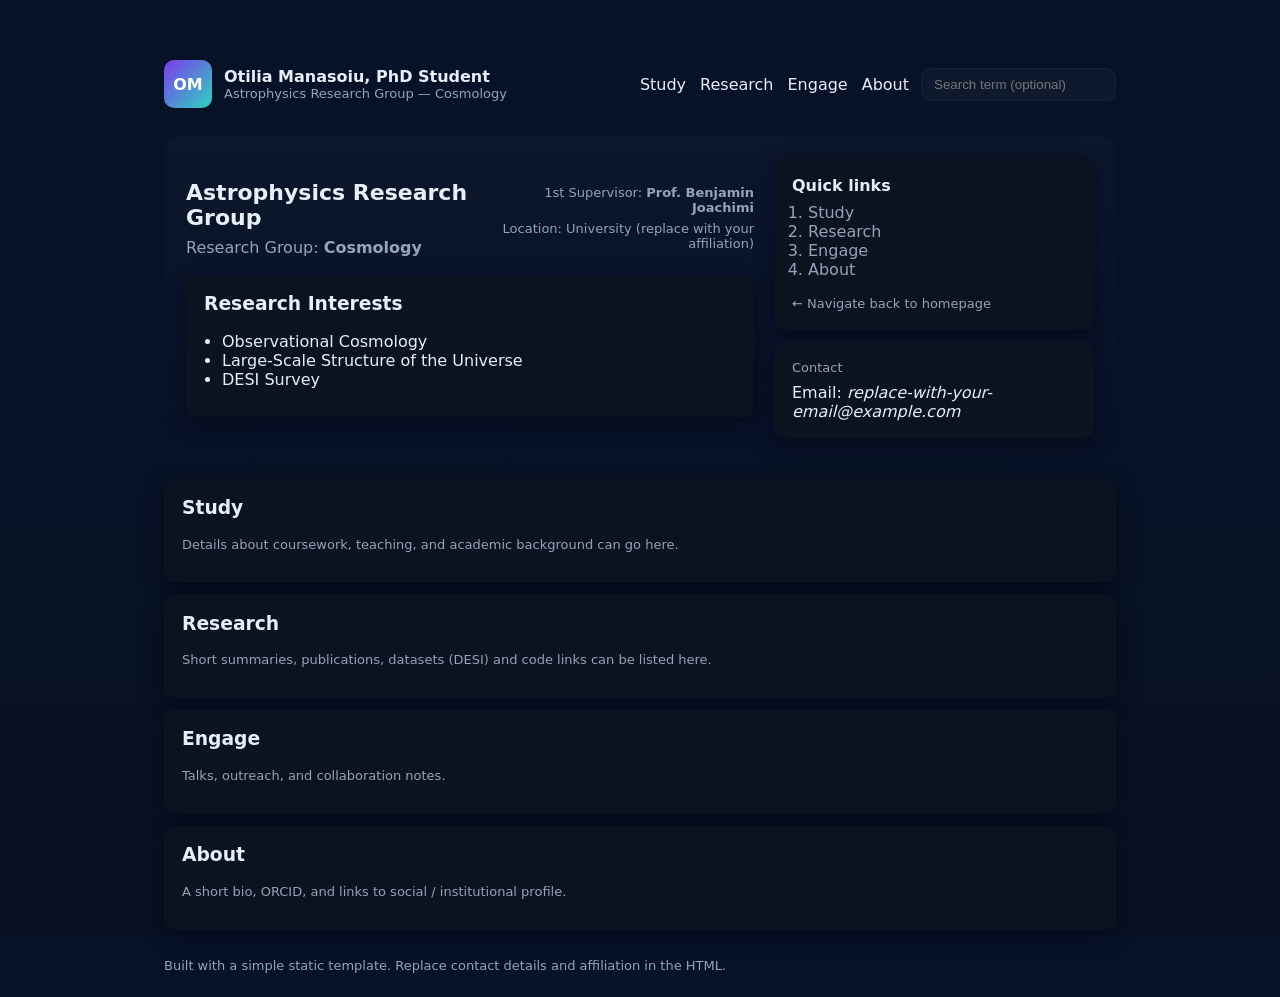
==== index.html @ 0c781517 "Create personal webpage This HTML file serves as a personal webpage for Otilia Manasoiu, detailing h" ====
<!doctype html>
<html lang="en">
<head>
  <meta charset="utf-8" />
  <meta name="viewport" content="width=device-width,initial-scale=1" />
  <title>Otilia Manasoiu — Astrophysics PhD Student</title>
  <meta name="description" content="Otilia Manasoiu — PhD student in Astrophysics. Observational cosmology, large-scale structure, DESI survey." />
  <style>
    :root{--bg:#0f1724;--card:#0b1220;--muted:#94a3b8;--accent:#7c3aed;--glass: rgba(255,255,255,0.03)}
    *{box-sizing:border-box}
    html,body{height:100%;margin:0;font-family:Inter,ui-sans-serif,system-ui,-apple-system,'Segoe UI',Roboto,'Helvetica Neue',Arial;color:#e6eef8;background:linear-gradient(180deg,#071228 0%, #071122 100%);}
    a{color:inherit;text-decoration:none}
    .container{max-width:1000px;margin:36px auto;padding:24px}
    nav{display:flex;align-items:center;justify-content:space-between;gap:12px}
    .brand{display:flex;align-items:center;gap:12px}
    .logo{width:48px;height:48px;border-radius:10px;background:linear-gradient(135deg,var(--accent),#2dd4bf);display:flex;align-items:center;justify-content:center;font-weight:700;color:white}
    .nav-links{display:flex;gap:14px}
    .search{display:flex;align-items:center;gap:8px}
    input[type="search"]{background:var(--glass);border:1px solid rgba(255,255,255,0.04);padding:8px 12px;border-radius:10px;color:var(--muted)}
    header{margin-top:28px;background:linear-gradient(180deg,rgba(255,255,255,0.02),transparent);padding:22px;border-radius:14px}
    .hero{display:grid;grid-template-columns:1fr 320px;gap:20px;align-items:center}
    h1{margin:0;font-size:22px}
    p.lead{margin:8px 0 0;color:var(--muted)}
    .card{background:var(--card);padding:18px;border-radius:12px;box-shadow:0 6px 18px rgba(2,6,23,0.6)}
    ul.clean{padding-left:18px;margin:10px 0}
    .meta{font-size:13px;color:var(--muted)}
    footer{margin-top:28px;color:var(--muted);font-size:13px}
    @media (max-width:900px){.hero{grid-template-columns:1fr}.nav-links{display:none}.logo{width:40px;height:40px}}
    .back{display:inline-block;margin-right:8px;font-size:13px;color:var(--muted)}
  </style>
</head>
<body>
  <div class="container">
    <nav>
      <div class="brand">
        <div class="logo">OM</div>
        <div>
          <div style="font-weight:600">Otilia Manasoiu, PhD Student</div>
          <div class="meta">Astrophysics Research Group — Cosmology</div>
        </div>
      </div>

      <div style="display:flex;align-items:center;gap:12px">
        <div class="nav-links">
          <a href="#study">Study</a>
          <a href="#research">Research</a>
          <a href="#engage">Engage</a>
          <a href="#about">About</a>
        </div>
        <form class="search" onsubmit="event.preventDefault();document.getElementById('search-results').innerText='Search not implemented in this static demo.'">
          <input type="search" placeholder="Search term (optional)" aria-label="Search" />
        </form>
      </div>
    </nav>

    <header>
      <div class="hero">
        <div>
          <div style="display:flex;align-items:center;justify-content:space-between;gap:12px">
            <div>
              <h1>Astrophysics Research Group</h1>
              <p class="lead">Research Group: <strong>Cosmology</strong></p>
            </div>
            <div style="text-align:right;color:var(--muted)">
              <div class="meta">1st Supervisor: <strong>Prof. Benjamin Joachimi</strong></div>
              <div class="meta" style="margin-top:6px">Location: University (replace with your affiliation)</div>
            </div>
          </div>

          <div style="margin-top:18px" class="card">
            <h3 style="margin-top:0">Research Interests</h3>
            <ul class="clean">
              <li>Observational Cosmology</li>
              <li>Large-Scale Structure of the Universe</li>
              <li>DESI Survey</li>
            </ul>
            <div id="search-results" class="meta"></div>
          </div>
        </div>

        <aside>
          <div class="card">
            <div style="font-weight:600;margin-bottom:8px">Quick links</div>
            <ol style="margin:0;padding-left:16px;color:var(--muted)">
              <li><a href="#study">Study</a></li>
              <li><a href="#research">Research</a></li>
              <li><a href="#engage">Engage</a></li>
              <li><a href="#about">About</a></li>
            </ol>

            <div style="margin-top:14px">
              <a href="#" class="back">← Navigate back to homepage</a>
            </div>
          </div>

          <div class="card" style="margin-top:12px">
            <div style="font-size:13px;color:var(--muted)">Contact</div>
            <div style="margin-top:8px">Email: <em>replace-with-your-email@example.com</em></div>
          </div>
        </aside>
      </div>
    </header>

    <main style="margin-top:18px">
      <section id="study" class="card">
        <h3 style="margin-top:0">Study</h3>
        <p class="meta">Details about coursework, teaching, and academic background can go here.</p>
      </section>

      <section id="research" class="card" style="margin-top:12px">
        <h3 style="margin-top:0">Research</h3>
        <p class="meta">Short summaries, publications, datasets (DESI) and code links can be listed here.</p>
      </section>

      <section id="engage" class="card" style="margin-top:12px">
        <h3 style="margin-top:0">Engage</h3>
        <p class="meta">Talks, outreach, and collaboration notes.</p>
      </section>

      <section id="about" class="card" style="margin-top:12px">
        <h3 style="margin-top:0">About</h3>
        <p class="meta">A short bio, ORCID, and links to social / institutional profile.</p>
      </section>
    </main>

    <footer>
      <div>Built with a simple static template. Replace contact details and affiliation in the HTML.</div>
    </footer>
  </div>
</body>
</html>
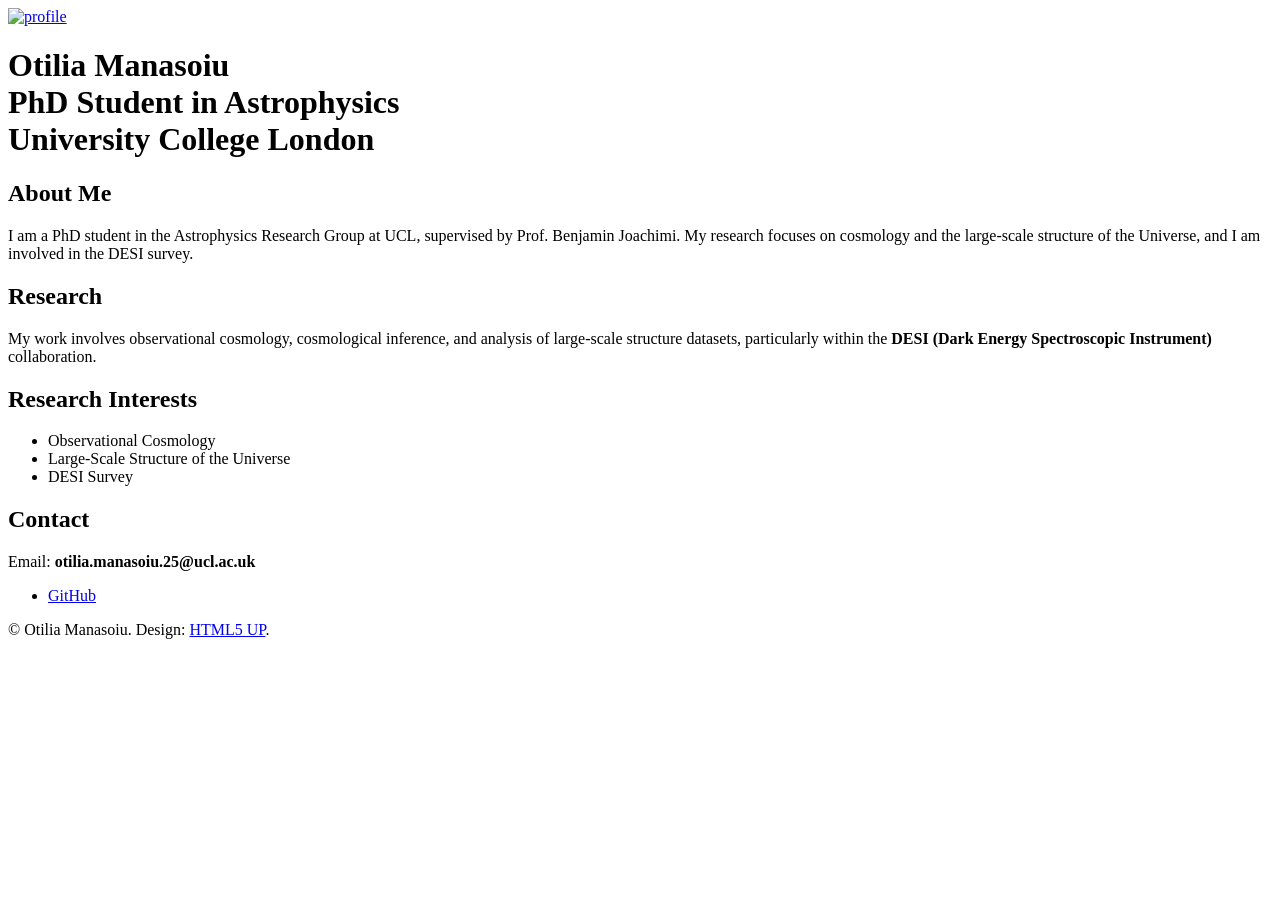
==== commit 4efbe2be: "Add files via upload" ====
--- a/index.html
+++ b/index.html
@@ -1,131 +1,69 @@
-<!doctype html>
-<html lang="en">
-<head>
-  <meta charset="utf-8" />
-  <meta name="viewport" content="width=device-width,initial-scale=1" />
-  <title>Otilia Manasoiu — Astrophysics PhD Student</title>
-  <meta name="description" content="Otilia Manasoiu — PhD student in Astrophysics. Observational cosmology, large-scale structure, DESI survey." />
-  <style>
-    :root{--bg:#0f1724;--card:#0b1220;--muted:#94a3b8;--accent:#7c3aed;--glass: rgba(255,255,255,0.03)}
-    *{box-sizing:border-box}
-    html,body{height:100%;margin:0;font-family:Inter,ui-sans-serif,system-ui,-apple-system,'Segoe UI',Roboto,'Helvetica Neue',Arial;color:#e6eef8;background:linear-gradient(180deg,#071228 0%, #071122 100%);}
-    a{color:inherit;text-decoration:none}
-    .container{max-width:1000px;margin:36px auto;padding:24px}
-    nav{display:flex;align-items:center;justify-content:space-between;gap:12px}
-    .brand{display:flex;align-items:center;gap:12px}
-    .logo{width:48px;height:48px;border-radius:10px;background:linear-gradient(135deg,var(--accent),#2dd4bf);display:flex;align-items:center;justify-content:center;font-weight:700;color:white}
-    .nav-links{display:flex;gap:14px}
-    .search{display:flex;align-items:center;gap:8px}
-    input[type="search"]{background:var(--glass);border:1px solid rgba(255,255,255,0.04);padding:8px 12px;border-radius:10px;color:var(--muted)}
-    header{margin-top:28px;background:linear-gradient(180deg,rgba(255,255,255,0.02),transparent);padding:22px;border-radius:14px}
-    .hero{display:grid;grid-template-columns:1fr 320px;gap:20px;align-items:center}
-    h1{margin:0;font-size:22px}
-    p.lead{margin:8px 0 0;color:var(--muted)}
-    .card{background:var(--card);padding:18px;border-radius:12px;box-shadow:0 6px 18px rgba(2,6,23,0.6)}
-    ul.clean{padding-left:18px;margin:10px 0}
-    .meta{font-size:13px;color:var(--muted)}
-    footer{margin-top:28px;color:var(--muted);font-size:13px}
-    @media (max-width:900px){.hero{grid-template-columns:1fr}.nav-links{display:none}.logo{width:40px;height:40px}}
-    .back{display:inline-block;margin-right:8px;font-size:13px;color:var(--muted)}
-  </style>
-</head>
-<body>
-  <div class="container">
-    <nav>
-      <div class="brand">
-        <div class="logo">OM</div>
-        <div>
-          <div style="font-weight:600">Otilia Manasoiu, PhD Student</div>
-          <div class="meta">Astrophysics Research Group — Cosmology</div>
-        </div>
-      </div>
+<!DOCTYPE HTML>
+<!-- Strata by HTML5 UP | html5up.net | License: html5up.net/license -->
+<html>
+	<head>
+		<title>Otilia Manasoiu</title>
+		<meta charset="utf-8" />
+		<meta name="viewport" content="width=device-width, initial-scale=1" />
+		<link rel="stylesheet" href="assets/css/main.css" />
+		<noscript><link rel="stylesheet" href="assets/css/noscript.css" /></noscript>
+	</head>
+	<body class="is-preload">
 
-      <div style="display:flex;align-items:center;gap:12px">
-        <div class="nav-links">
-          <a href="#study">Study</a>
-          <a href="#research">Research</a>
-          <a href="#engage">Engage</a>
-          <a href="#about">About</a>
-        </div>
-        <form class="search" onsubmit="event.preventDefault();document.getElementById('search-results').innerText='Search not implemented in this static demo.'">
-          <input type="search" placeholder="Search term (optional)" aria-label="Search" />
-        </form>
-      </div>
-    </nav>
+		<!-- Header -->
+		<header id="header">
+			<div class="inner">
+				<a href="#" class="image avatar"><img src="assets/images/avatar.jpg" alt="profile" /></a>
+				<h1><strong>Otilia Manasoiu</strong><br />
+				PhD Student in Astrophysics<br />
+				University College London</h1>
+			</div>
+		</header>
 
-    <header>
-      <div class="hero">
-        <div>
-          <div style="display:flex;align-items:center;justify-content:space-between;gap:12px">
-            <div>
-              <h1>Astrophysics Research Group</h1>
-              <p class="lead">Research Group: <strong>Cosmology</strong></p>
-            </div>
-            <div style="text-align:right;color:var(--muted)">
-              <div class="meta">1st Supervisor: <strong>Prof. Benjamin Joachimi</strong></div>
-              <div class="meta" style="margin-top:6px">Location: University (replace with your affiliation)</div>
-            </div>
-          </div>
+		<!-- Main -->
+		<div id="main">
 
-          <div style="margin-top:18px" class="card">
-            <h3 style="margin-top:0">Research Interests</h3>
-            <ul class="clean">
-              <li>Observational Cosmology</li>
-              <li>Large-Scale Structure of the Universe</li>
-              <li>DESI Survey</li>
-            </ul>
-            <div id="search-results" class="meta"></div>
-          </div>
-        </div>
+			<section id="intro">
+				<h2>About Me</h2>
+				<p>I am a PhD student in the Astrophysics Research Group at UCL, supervised by Prof. Benjamin Joachimi. My research focuses on cosmology and the large-scale structure of the Universe, and I am involved in the DESI survey.</p>
+			</section>
 
-        <aside>
-          <div class="card">
-            <div style="font-weight:600;margin-bottom:8px">Quick links</div>
-            <ol style="margin:0;padding-left:16px;color:var(--muted)">
-              <li><a href="#study">Study</a></li>
-              <li><a href="#research">Research</a></li>
-              <li><a href="#engage">Engage</a></li>
-              <li><a href="#about">About</a></li>
-            </ol>
+			<section id="research">
+				<h2>Research</h2>
+				<p>My work involves observational cosmology, cosmological inference, and analysis of large-scale structure datasets, particularly within the <strong>DESI (Dark Energy Spectroscopic Instrument)</strong> collaboration.</p>
+			</section>
 
-            <div style="margin-top:14px">
-              <a href="#" class="back">← Navigate back to homepage</a>
-            </div>
-          </div>
+			<section id="interests">
+				<h2>Research Interests</h2>
+				<ul>
+					<li>Observational Cosmology</li>
+					<li>Large-Scale Structure of the Universe</li>
+					<li>DESI Survey</li>
+				</ul>
+			</section>
 
-          <div class="card" style="margin-top:12px">
-            <div style="font-size:13px;color:var(--muted)">Contact</div>
-            <div style="margin-top:8px">Email: <em>replace-with-your-email@example.com</em></div>
-          </div>
-        </aside>
-      </div>
-    </header>
+			<section id="contact">
+				<h2>Contact</h2>
+				<p>Email: <strong>otilia.manasoiu.25@ucl.ac.uk</strong></p>
+			</section>
 
-    <main style="margin-top:18px">
-      <section id="study" class="card">
-        <h3 style="margin-top:0">Study</h3>
-        <p class="meta">Details about coursework, teaching, and academic background can go here.</p>
-      </section>
+		</div>
 
-      <section id="research" class="card" style="margin-top:12px">
-        <h3 style="margin-top:0">Research</h3>
-        <p class="meta">Short summaries, publications, datasets (DESI) and code links can be listed here.</p>
-      </section>
+		<!-- Footer -->
+		<footer id="footer">
+			<div class="inner">
+				<ul class="icons">
+					<li><a href="#" class="icon brands fa-github"><span class="label">GitHub</span></a></li>
+				</ul>
+				<p>&copy; Otilia Manasoiu. Design: <a href="https://html5up.net">HTML5 UP</a>.</p>
+			</div>
+		</footer>
 
-      <section id="engage" class="card" style="margin-top:12px">
-        <h3 style="margin-top:0">Engage</h3>
-        <p class="meta">Talks, outreach, and collaboration notes.</p>
-      </section>
+		<script src="assets/js/jquery.min.js"></script>
+		<script src="assets/js/browser.min.js"></script>
+		<script src="assets/js/breakpoints.min.js"></script>
+		<script src="assets/js/util.js"></script>
+		<script src="assets/js/main.js"></script>
 
-      <section id="about" class="card" style="margin-top:12px">
-        <h3 style="margin-top:0">About</h3>
-        <p class="meta">A short bio, ORCID, and links to social / institutional profile.</p>
-      </section>
-    </main>
-
-    <footer>
-      <div>Built with a simple static template. Replace contact details and affiliation in the HTML.</div>
-    </footer>
-  </div>
-</body>
+	</body>
 </html>
--- a/assets/css/main.css
+++ b/assets/css/main.css
@@ -0,0 +1,3221 @@
+@import url("fontawesome-all.min.css");
+@import url("https://fonts.googleapis.com/css?family=Source+Sans+Pro:400,400italic");
+
+/*
+	Strata by HTML5 UP
+	html5up.net | @ajlkn
+	Free for personal and commercial use under the CCA 3.0 license (html5up.net/license)
+*/
+
+html, body, div, span, applet, object,
+iframe, h1, h2, h3, h4, h5, h6, p, blockquote,
+pre, a, abbr, acronym, address, big, cite,
+code, del, dfn, em, img, ins, kbd, q, s, samp,
+small, strike, strong, sub, sup, tt, var, b,
+u, i, center, dl, dt, dd, ol, ul, li, fieldset,
+form, label, legend, table, caption, tbody,
+tfoot, thead, tr, th, td, article, aside,
+canvas, details, embed, figure, figcaption,
+footer, header, hgroup, menu, nav, output, ruby,
+section, summary, time, mark, audio, video {
+	margin: 0;
+	padding: 0;
+	border: 0;
+	font-size: 100%;
+	font: inherit;
+	vertical-align: baseline;}
+
+article, aside, details, figcaption, figure,
+footer, header, hgroup, menu, nav, section {
+	display: block;}
+
+body {
+	line-height: 1;
+}
+
+ol, ul {
+	list-style: none;
+}
+
+blockquote, q {
+	quotes: none;
+}
+
+	blockquote:before, blockquote:after, q:before, q:after {
+		content: '';
+		content: none;
+	}
+
+table {
+	border-collapse: collapse;
+	border-spacing: 0;
+}
+
+body {
+	-webkit-text-size-adjust: none;
+}
+
+mark {
+	background-color: transparent;
+	color: inherit;
+}
+
+input::-moz-focus-inner {
+	border: 0;
+	padding: 0;
+}
+
+input, select, textarea {
+	-moz-appearance: none;
+	-webkit-appearance: none;
+	-ms-appearance: none;
+	appearance: none;
+}
+
+/* Basic */
+
+	html {
+		box-sizing: border-box;
+	}
+
+	*, *:before, *:after {
+		box-sizing: inherit;
+	}
+
+	body {
+		background: #fff;
+	}
+
+		body.is-preload *, body.is-preload *:before, body.is-preload *:after {
+			-moz-animation: none !important;
+			-webkit-animation: none !important;
+			-ms-animation: none !important;
+			animation: none !important;
+			-moz-transition: none !important;
+			-webkit-transition: none !important;
+			-ms-transition: none !important;
+			transition: none !important;
+		}
+
+	body, input, select, textarea {
+		color: #a2a2a2;
+		font-family: "Source Sans Pro", Helvetica, sans-serif;
+		font-size: 16pt;
+		font-weight: 400;
+		line-height: 1.75em;
+	}
+
+	a {
+		-moz-transition: color 0.2s ease-in-out, border-color 0.2s ease-in-out;
+		-webkit-transition: color 0.2s ease-in-out, border-color 0.2s ease-in-out;
+		-ms-transition: color 0.2s ease-in-out, border-color 0.2s ease-in-out;
+		transition: color 0.2s ease-in-out, border-color 0.2s ease-in-out;
+		border-bottom: dotted 1px;
+		color: #49bf9d;
+		text-decoration: none;
+	}
+
+		a:hover {
+			border-bottom-color: transparent;
+			color: #49bf9d !important;
+			text-decoration: none;
+		}
+
+	strong, b {
+		color: #787878;
+		font-weight: 400;
+	}
+
+	em, i {
+		font-style: italic;
+	}
+
+	p {
+		margin: 0 0 2em 0;
+	}
+
+	h1, h2, h3, h4, h5, h6 {
+		color: #787878;
+		font-weight: 400;
+		line-height: 1em;
+		margin: 0 0 1em 0;
+	}
+
+		h1 a, h2 a, h3 a, h4 a, h5 a, h6 a {
+			color: inherit;
+			text-decoration: none;
+		}
+
+	h1 {
+		font-size: 2em;
+		line-height: 1.5em;
+	}
+
+	h2 {
+		font-size: 1.5em;
+		line-height: 1.5em;
+	}
+
+	h3 {
+		font-size: 1.25em;
+		line-height: 1.5em;
+	}
+
+	h4 {
+		font-size: 1.1em;
+		line-height: 1.5em;
+	}
+
+	h5 {
+		font-size: 0.9em;
+		line-height: 1.5em;
+	}
+
+	h6 {
+		font-size: 0.7em;
+		line-height: 1.5em;
+	}
+
+	sub {
+		font-size: 0.8em;
+		position: relative;
+		top: 0.5em;
+	}
+
+	sup {
+		font-size: 0.8em;
+		position: relative;
+		top: -0.5em;
+	}
+
+	hr {
+		border: 0;
+		border-bottom: solid 2px #efefef;
+		margin: 2em 0;
+	}
+
+		hr.major {
+			margin: 3em 0;
+		}
+
+	blockquote {
+		border-left: solid 6px #efefef;
+		font-style: italic;
+		margin: 0 0 2em 0;
+		padding: 0.5em 0 0.5em 1.5em;
+	}
+
+	code {
+		background: #f7f7f7;
+		border-radius: 0.35em;
+		border: solid 2px #efefef;
+		font-family: "Courier New", monospace;
+		font-size: 0.9em;
+		margin: 0 0.25em;
+		padding: 0.25em 0.65em;
+	}
+
+	pre {
+		-webkit-overflow-scrolling: touch;
+		font-family: "Courier New", monospace;
+		font-size: 0.9em;
+		margin: 0 0 2em 0;
+	}
+
+		pre code {
+			display: block;
+			line-height: 1.75em;
+			padding: 1em 1.5em;
+			overflow-x: auto;
+		}
+
+	.align-left {
+		text-align: left;
+	}
+
+	.align-center {
+		text-align: center;
+	}
+
+	.align-right {
+		text-align: right;
+	}
+
+/* Container */
+
+	.container {
+		margin: 0 auto;
+		max-width: calc(100% - 4em);
+		width: 100%;
+	}
+
+		.container.xsmall {
+			width: 25%;
+		}
+
+		.container.small {
+			width: 50%;
+		}
+
+		.container.medium {
+			width: 75%;
+		}
+
+		.container.large {
+			width: 125%;
+		}
+
+		.container.xlarge {
+			width: 150%;
+		}
+
+		.container.max {
+			width: 100%;
+		}
+
+		@media screen and (max-width: 980px) {
+
+			.container {
+				width: 100% !important;
+				max-width: 100% !important;
+			}
+
+		}
+
+		@media screen and (max-width: 480px) {
+
+			.container {
+				max-width: calc(100% - 3em);
+			}
+
+		}
+
+/* Row */
+
+	.row {
+		display: flex;
+		flex-wrap: wrap;
+		box-sizing: border-box;
+		align-items: stretch;
+	}
+
+		.row > * {
+			box-sizing: border-box;
+		}
+
+		.row.gtr-uniform > * > :last-child {
+			margin-bottom: 0;
+		}
+
+		.row.aln-left {
+			justify-content: flex-start;
+		}
+
+		.row.aln-center {
+			justify-content: center;
+		}
+
+		.row.aln-right {
+			justify-content: flex-end;
+		}
+
+		.row.aln-top {
+			align-items: flex-start;
+		}
+
+		.row.aln-middle {
+			align-items: center;
+		}
+
+		.row.aln-bottom {
+			align-items: flex-end;
+		}
+
+		.row > .imp {
+			order: -1;
+		}
+
+		.row > .col-1 {
+			width: 8.33333%;
+		}
+
+		.row > .off-1 {
+			margin-left: 8.33333%;
+		}
+
+		.row > .col-2 {
+			width: 16.66667%;
+		}
+
+		.row > .off-2 {
+			margin-left: 16.66667%;
+		}
+
+		.row > .col-3 {
+			width: 25%;
+		}
+
+		.row > .off-3 {
+			margin-left: 25%;
+		}
+
+		.row > .col-4 {
+			width: 33.33333%;
+		}
+
+		.row > .off-4 {
+			margin-left: 33.33333%;
+		}
+
+		.row > .col-5 {
+			width: 41.66667%;
+		}
+
+		.row > .off-5 {
+			margin-left: 41.66667%;
+		}
+
+		.row > .col-6 {
+			width: 50%;
+		}
+
+		.row > .off-6 {
+			margin-left: 50%;
+		}
+
+		.row > .col-7 {
+			width: 58.33333%;
+		}
+
+		.row > .off-7 {
+			margin-left: 58.33333%;
+		}
+
+		.row > .col-8 {
+			width: 66.66667%;
+		}
+
+		.row > .off-8 {
+			margin-left: 66.66667%;
+		}
+
+		.row > .col-9 {
+			width: 75%;
+		}
+
+		.row > .off-9 {
+			margin-left: 75%;
+		}
+
+		.row > .col-10 {
+			width: 83.33333%;
+		}
+
+		.row > .off-10 {
+			margin-left: 83.33333%;
+		}
+
+		.row > .col-11 {
+			width: 91.66667%;
+		}
+
+		.row > .off-11 {
+			margin-left: 91.66667%;
+		}
+
+		.row > .col-12 {
+			width: 100%;
+		}
+
+		.row > .off-12 {
+			margin-left: 100%;
+		}
+
+		.row.gtr-0 {
+			margin-top: 0;
+			margin-left: 0em;
+		}
+
+			.row.gtr-0 > * {
+				padding: 0 0 0 0em;
+			}
+
+			.row.gtr-0.gtr-uniform {
+				margin-top: 0em;
+			}
+
+				.row.gtr-0.gtr-uniform > * {
+					padding-top: 0em;
+				}
+
+		.row.gtr-25 {
+			margin-top: 0;
+			margin-left: -0.625em;
+		}
+
+			.row.gtr-25 > * {
+				padding: 0 0 0 0.625em;
+			}
+
+			.row.gtr-25.gtr-uniform {
+				margin-top: -0.625em;
+			}
+
+				.row.gtr-25.gtr-uniform > * {
+					padding-top: 0.625em;
+				}
+
+		.row.gtr-50 {
+			margin-top: 0;
+			margin-left: -1.25em;
+		}
+
+			.row.gtr-50 > * {
+				padding: 0 0 0 1.25em;
+			}
+
+			.row.gtr-50.gtr-uniform {
+				margin-top: -1.25em;
+			}
+
+				.row.gtr-50.gtr-uniform > * {
+					padding-top: 1.25em;
+				}
+
+		.row {
+			margin-top: 0;
+			margin-left: -2.5em;
+		}
+
+			.row > * {
+				padding: 0 0 0 2.5em;
+			}
+
+			.row.gtr-uniform {
+				margin-top: -2.5em;
+			}
+
+				.row.gtr-uniform > * {
+					padding-top: 2.5em;
+				}
+
+		.row.gtr-150 {
+			margin-top: 0;
+			margin-left: -3.75em;
+		}
+
+			.row.gtr-150 > * {
+				padding: 0 0 0 3.75em;
+			}
+
+			.row.gtr-150.gtr-uniform {
+				margin-top: -3.75em;
+			}
+
+				.row.gtr-150.gtr-uniform > * {
+					padding-top: 3.75em;
+				}
+
+		.row.gtr-200 {
+			margin-top: 0;
+			margin-left: -5em;
+		}
+
+			.row.gtr-200 > * {
+				padding: 0 0 0 5em;
+			}
+
+			.row.gtr-200.gtr-uniform {
+				margin-top: -5em;
+			}
+
+				.row.gtr-200.gtr-uniform > * {
+					padding-top: 5em;
+				}
+
+		@media screen and (max-width: 1800px) {
+
+			.row {
+				display: flex;
+				flex-wrap: wrap;
+				box-sizing: border-box;
+				align-items: stretch;
+			}
+
+				.row > * {
+					box-sizing: border-box;
+				}
+
+				.row.gtr-uniform > * > :last-child {
+					margin-bottom: 0;
+				}
+
+				.row.aln-left {
+					justify-content: flex-start;
+				}
+
+				.row.aln-center {
+					justify-content: center;
+				}
+
+				.row.aln-right {
+					justify-content: flex-end;
+				}
+
+				.row.aln-top {
+					align-items: flex-start;
+				}
+
+				.row.aln-middle {
+					align-items: center;
+				}
+
+				.row.aln-bottom {
+					align-items: flex-end;
+				}
+
+				.row > .imp-xlarge {
+					order: -1;
+				}
+
+				.row > .col-1-xlarge {
+					width: 8.33333%;
+				}
+
+				.row > .off-1-xlarge {
+					margin-left: 8.33333%;
+				}
+
+				.row > .col-2-xlarge {
+					width: 16.66667%;
+				}
+
+				.row > .off-2-xlarge {
+					margin-left: 16.66667%;
+				}
+
+				.row > .col-3-xlarge {
+					width: 25%;
+				}
+
+				.row > .off-3-xlarge {
+					margin-left: 25%;
+				}
+
+				.row > .col-4-xlarge {
+					width: 33.33333%;
+				}
+
+				.row > .off-4-xlarge {
+					margin-left: 33.33333%;
+				}
+
+				.row > .col-5-xlarge {
+					width: 41.66667%;
+				}
+
+				.row > .off-5-xlarge {
+					margin-left: 41.66667%;
+				}
+
+				.row > .col-6-xlarge {
+					width: 50%;
+				}
+
+				.row > .off-6-xlarge {
+					margin-left: 50%;
+				}
+
+				.row > .col-7-xlarge {
+					width: 58.33333%;
+				}
+
+				.row > .off-7-xlarge {
+					margin-left: 58.33333%;
+				}
+
+				.row > .col-8-xlarge {
+					width: 66.66667%;
+				}
+
+				.row > .off-8-xlarge {
+					margin-left: 66.66667%;
+				}
+
+				.row > .col-9-xlarge {
+					width: 75%;
+				}
+
+				.row > .off-9-xlarge {
+					margin-left: 75%;
+				}
+
+				.row > .col-10-xlarge {
+					width: 83.33333%;
+				}
+
+				.row > .off-10-xlarge {
+					margin-left: 83.33333%;
+				}
+
+				.row > .col-11-xlarge {
+					width: 91.66667%;
+				}
+
+				.row > .off-11-xlarge {
+					margin-left: 91.66667%;
+				}
+
+				.row > .col-12-xlarge {
+					width: 100%;
+				}
+
+				.row > .off-12-xlarge {
+					margin-left: 100%;
+				}
+
+				.row.gtr-0 {
+					margin-top: 0;
+					margin-left: 0em;
+				}
+
+					.row.gtr-0 > * {
+						padding: 0 0 0 0em;
+					}
+
+					.row.gtr-0.gtr-uniform {
+						margin-top: 0em;
+					}
+
+						.row.gtr-0.gtr-uniform > * {
+							padding-top: 0em;
+						}
+
+				.row.gtr-25 {
+					margin-top: 0;
+					margin-left: -0.625em;
+				}
+
+					.row.gtr-25 > * {
+						padding: 0 0 0 0.625em;
+					}
+
+					.row.gtr-25.gtr-uniform {
+						margin-top: -0.625em;
+					}
+
+						.row.gtr-25.gtr-uniform > * {
+							padding-top: 0.625em;
+						}
+
+				.row.gtr-50 {
+					margin-top: 0;
+					margin-left: -1.25em;
+				}
+
+					.row.gtr-50 > * {
+						padding: 0 0 0 1.25em;
+					}
+
+					.row.gtr-50.gtr-uniform {
+						margin-top: -1.25em;
+					}
+
+						.row.gtr-50.gtr-uniform > * {
+							padding-top: 1.25em;
+						}
+
+				.row {
+					margin-top: 0;
+					margin-left: -2.5em;
+				}
+
+					.row > * {
+						padding: 0 0 0 2.5em;
+					}
+
+					.row.gtr-uniform {
+						margin-top: -2.5em;
+					}
+
+						.row.gtr-uniform > * {
+							padding-top: 2.5em;
+						}
+
+				.row.gtr-150 {
+					margin-top: 0;
+					margin-left: -3.75em;
+				}
+
+					.row.gtr-150 > * {
+						padding: 0 0 0 3.75em;
+					}
+
+					.row.gtr-150.gtr-uniform {
+						margin-top: -3.75em;
+					}
+
+						.row.gtr-150.gtr-uniform > * {
+							padding-top: 3.75em;
+						}
+
+				.row.gtr-200 {
+					margin-top: 0;
+					margin-left: -5em;
+				}
+
+					.row.gtr-200 > * {
+						padding: 0 0 0 5em;
+					}
+
+					.row.gtr-200.gtr-uniform {
+						margin-top: -5em;
+					}
+
+						.row.gtr-200.gtr-uniform > * {
+							padding-top: 5em;
+						}
+
+		}
+
+		@media screen and (max-width: 1280px) {
+
+			.row {
+				display: flex;
+				flex-wrap: wrap;
+				box-sizing: border-box;
+				align-items: stretch;
+			}
+
+				.row > * {
+					box-sizing: border-box;
+				}
+
+				.row.gtr-uniform > * > :last-child {
+					margin-bottom: 0;
+				}
+
+				.row.aln-left {
+					justify-content: flex-start;
+				}
+
+				.row.aln-center {
+					justify-content: center;
+				}
+
+				.row.aln-right {
+					justify-content: flex-end;
+				}
+
+				.row.aln-top {
+					align-items: flex-start;
+				}
+
+				.row.aln-middle {
+					align-items: center;
+				}
+
+				.row.aln-bottom {
+					align-items: flex-end;
+				}
+
+				.row > .imp-large {
+					order: -1;
+				}
+
+				.row > .col-1-large {
+					width: 8.33333%;
+				}
+
+				.row > .off-1-large {
+					margin-left: 8.33333%;
+				}
+
+				.row > .col-2-large {
+					width: 16.66667%;
+				}
+
+				.row > .off-2-large {
+					margin-left: 16.66667%;
+				}
+
+				.row > .col-3-large {
+					width: 25%;
+				}
+
+				.row > .off-3-large {
+					margin-left: 25%;
+				}
+
+				.row > .col-4-large {
+					width: 33.33333%;
+				}
+
+				.row > .off-4-large {
+					margin-left: 33.33333%;
+				}
+
+				.row > .col-5-large {
+					width: 41.66667%;
+				}
+
+				.row > .off-5-large {
+					margin-left: 41.66667%;
+				}
+
+				.row > .col-6-large {
+					width: 50%;
+				}
+
+				.row > .off-6-large {
+					margin-left: 50%;
+				}
+
+				.row > .col-7-large {
+					width: 58.33333%;
+				}
+
+				.row > .off-7-large {
+					margin-left: 58.33333%;
+				}
+
+				.row > .col-8-large {
+					width: 66.66667%;
+				}
+
+				.row > .off-8-large {
+					margin-left: 66.66667%;
+				}
+
+				.row > .col-9-large {
+					width: 75%;
+				}
+
+				.row > .off-9-large {
+					margin-left: 75%;
+				}
+
+				.row > .col-10-large {
+					width: 83.33333%;
+				}
+
+				.row > .off-10-large {
+					margin-left: 83.33333%;
+				}
+
+				.row > .col-11-large {
+					width: 91.66667%;
+				}
+
+				.row > .off-11-large {
+					margin-left: 91.66667%;
+				}
+
+				.row > .col-12-large {
+					width: 100%;
+				}
+
+				.row > .off-12-large {
+					margin-left: 100%;
+				}
+
+				.row.gtr-0 {
+					margin-top: 0;
+					margin-left: 0em;
+				}
+
+					.row.gtr-0 > * {
+						padding: 0 0 0 0em;
+					}
+
+					.row.gtr-0.gtr-uniform {
+						margin-top: 0em;
+					}
+
+						.row.gtr-0.gtr-uniform > * {
+							padding-top: 0em;
+						}
+
+				.row.gtr-25 {
+					margin-top: 0;
+					margin-left: -0.5em;
+				}
+
+					.row.gtr-25 > * {
+						padding: 0 0 0 0.5em;
+					}
+
+					.row.gtr-25.gtr-uniform {
+						margin-top: -0.5em;
+					}
+
+						.row.gtr-25.gtr-uniform > * {
+							padding-top: 0.5em;
+						}
+
+				.row.gtr-50 {
+					margin-top: 0;
+					margin-left: -1em;
+				}
+
+					.row.gtr-50 > * {
+						padding: 0 0 0 1em;
+					}
+
+					.row.gtr-50.gtr-uniform {
+						margin-top: -1em;
+					}
+
+						.row.gtr-50.gtr-uniform > * {
+							padding-top: 1em;
+						}
+
+				.row {
+					margin-top: 0;
+					margin-left: -2em;
+				}
+
+					.row > * {
+						padding: 0 0 0 2em;
+					}
+
+					.row.gtr-uniform {
+						margin-top: -2em;
+					}
+
+						.row.gtr-uniform > * {
+							padding-top: 2em;
+						}
+
+				.row.gtr-150 {
+					margin-top: 0;
+					margin-left: -3em;
+				}
+
+					.row.gtr-150 > * {
+						padding: 0 0 0 3em;
+					}
+
+					.row.gtr-150.gtr-uniform {
+						margin-top: -3em;
+					}
+
+						.row.gtr-150.gtr-uniform > * {
+							padding-top: 3em;
+						}
+
+				.row.gtr-200 {
+					margin-top: 0;
+					margin-left: -4em;
+				}
+
+					.row.gtr-200 > * {
+						padding: 0 0 0 4em;
+					}
+
+					.row.gtr-200.gtr-uniform {
+						margin-top: -4em;
+					}
+
+						.row.gtr-200.gtr-uniform > * {
+							padding-top: 4em;
+						}
+
+		}
+
+		@media screen and (max-width: 980px) {
+
+			.row {
+				display: flex;
+				flex-wrap: wrap;
+				box-sizing: border-box;
+				align-items: stretch;
+			}
+
+				.row > * {
+					box-sizing: border-box;
+				}
+
+				.row.gtr-uniform > * > :last-child {
+					margin-bottom: 0;
+				}
+
+				.row.aln-left {
+					justify-content: flex-start;
+				}
+
+				.row.aln-center {
+					justify-content: center;
+				}
+
+				.row.aln-right {
+					justify-content: flex-end;
+				}
+
+				.row.aln-top {
+					align-items: flex-start;
+				}
+
+				.row.aln-middle {
+					align-items: center;
+				}
+
+				.row.aln-bottom {
+					align-items: flex-end;
+				}
+
+				.row > .imp-medium {
+					order: -1;
+				}
+
+				.row > .col-1-medium {
+					width: 8.33333%;
+				}
+
+				.row > .off-1-medium {
+					margin-left: 8.33333%;
+				}
+
+				.row > .col-2-medium {
+					width: 16.66667%;
+				}
+
+				.row > .off-2-medium {
+					margin-left: 16.66667%;
+				}
+
+				.row > .col-3-medium {
+					width: 25%;
+				}
+
+				.row > .off-3-medium {
+					margin-left: 25%;
+				}
+
+				.row > .col-4-medium {
+					width: 33.33333%;
+				}
+
+				.row > .off-4-medium {
+					margin-left: 33.33333%;
+				}
+
+				.row > .col-5-medium {
+					width: 41.66667%;
+				}
+
+				.row > .off-5-medium {
+					margin-left: 41.66667%;
+				}
+
+				.row > .col-6-medium {
+					width: 50%;
+				}
+
+				.row > .off-6-medium {
+					margin-left: 50%;
+				}
+
+				.row > .col-7-medium {
+					width: 58.33333%;
+				}
+
+				.row > .off-7-medium {
+					margin-left: 58.33333%;
+				}
+
+				.row > .col-8-medium {
+					width: 66.66667%;
+				}
+
+				.row > .off-8-medium {
+					margin-left: 66.66667%;
+				}
+
+				.row > .col-9-medium {
+					width: 75%;
+				}
+
+				.row > .off-9-medium {
+					margin-left: 75%;
+				}
+
+				.row > .col-10-medium {
+					width: 83.33333%;
+				}
+
+				.row > .off-10-medium {
+					margin-left: 83.33333%;
+				}
+
+				.row > .col-11-medium {
+					width: 91.66667%;
+				}
+
+				.row > .off-11-medium {
+					margin-left: 91.66667%;
+				}
+
+				.row > .col-12-medium {
+					width: 100%;
+				}
+
+				.row > .off-12-medium {
+					margin-left: 100%;
+				}
+
+				.row.gtr-0 {
+					margin-top: 0;
+					margin-left: 0em;
+				}
+
+					.row.gtr-0 > * {
+						padding: 0 0 0 0em;
+					}
+
+					.row.gtr-0.gtr-uniform {
+						margin-top: 0em;
+					}
+
+						.row.gtr-0.gtr-uniform > * {
+							padding-top: 0em;
+						}
+
+				.row.gtr-25 {
+					margin-top: 0;
+					margin-left: -0.5em;
+				}
+
+					.row.gtr-25 > * {
+						padding: 0 0 0 0.5em;
+					}
+
+					.row.gtr-25.gtr-uniform {
+						margin-top: -0.5em;
+					}
+
+						.row.gtr-25.gtr-uniform > * {
+							padding-top: 0.5em;
+						}
+
+				.row.gtr-50 {
+					margin-top: 0;
+					margin-left: -1em;
+				}
+
+					.row.gtr-50 > * {
+						padding: 0 0 0 1em;
+					}
+
+					.row.gtr-50.gtr-uniform {
+						margin-top: -1em;
+					}
+
+						.row.gtr-50.gtr-uniform > * {
+							padding-top: 1em;
+						}
+
+				.row {
+					margin-top: 0;
+					margin-left: -2em;
+				}
+
+					.row > * {
+						padding: 0 0 0 2em;
+					}
+
+					.row.gtr-uniform {
+						margin-top: -2em;
+					}
+
+						.row.gtr-uniform > * {
+							padding-top: 2em;
+						}
+
+				.row.gtr-150 {
+					margin-top: 0;
+					margin-left: -3em;
+				}
+
+					.row.gtr-150 > * {
+						padding: 0 0 0 3em;
+					}
+
+					.row.gtr-150.gtr-uniform {
+						margin-top: -3em;
+					}
+
+						.row.gtr-150.gtr-uniform > * {
+							padding-top: 3em;
+						}
+
+				.row.gtr-200 {
+					margin-top: 0;
+					margin-left: -4em;
+				}
+
+					.row.gtr-200 > * {
+						padding: 0 0 0 4em;
+					}
+
+					.row.gtr-200.gtr-uniform {
+						margin-top: -4em;
+					}
+
+						.row.gtr-200.gtr-uniform > * {
+							padding-top: 4em;
+						}
+
+		}
+
+		@media screen and (max-width: 736px) {
+
+			.row {
+				display: flex;
+				flex-wrap: wrap;
+				box-sizing: border-box;
+				align-items: stretch;
+			}
+
+				.row > * {
+					box-sizing: border-box;
+				}
+
+				.row.gtr-uniform > * > :last-child {
+					margin-bottom: 0;
+				}
+
+				.row.aln-left {
+					justify-content: flex-start;
+				}
+
+				.row.aln-center {
+					justify-content: center;
+				}
+
+				.row.aln-right {
+					justify-content: flex-end;
+				}
+
+				.row.aln-top {
+					align-items: flex-start;
+				}
+
+				.row.aln-middle {
+					align-items: center;
+				}
+
+				.row.aln-bottom {
+					align-items: flex-end;
+				}
+
+				.row > .imp-small {
+					order: -1;
+				}
+
+				.row > .col-1-small {
+					width: 8.33333%;
+				}
+
+				.row > .off-1-small {
+					margin-left: 8.33333%;
+				}
+
+				.row > .col-2-small {
+					width: 16.66667%;
+				}
+
+				.row > .off-2-small {
+					margin-left: 16.66667%;
+				}
+
+				.row > .col-3-small {
+					width: 25%;
+				}
+
+				.row > .off-3-small {
+					margin-left: 25%;
+				}
+
+				.row > .col-4-small {
+					width: 33.33333%;
+				}
+
+				.row > .off-4-small {
+					margin-left: 33.33333%;
+				}
+
+				.row > .col-5-small {
+					width: 41.66667%;
+				}
+
+				.row > .off-5-small {
+					margin-left: 41.66667%;
+				}
+
+				.row > .col-6-small {
+					width: 50%;
+				}
+
+				.row > .off-6-small {
+					margin-left: 50%;
+				}
+
+				.row > .col-7-small {
+					width: 58.33333%;
+				}
+
+				.row > .off-7-small {
+					margin-left: 58.33333%;
+				}
+
+				.row > .col-8-small {
+					width: 66.66667%;
+				}
+
+				.row > .off-8-small {
+					margin-left: 66.66667%;
+				}
+
+				.row > .col-9-small {
+					width: 75%;
+				}
+
+				.row > .off-9-small {
+					margin-left: 75%;
+				}
+
+				.row > .col-10-small {
+					width: 83.33333%;
+				}
+
+				.row > .off-10-small {
+					margin-left: 83.33333%;
+				}
+
+				.row > .col-11-small {
+					width: 91.66667%;
+				}
+
+				.row > .off-11-small {
+					margin-left: 91.66667%;
+				}
+
+				.row > .col-12-small {
+					width: 100%;
+				}
+
+				.row > .off-12-small {
+					margin-left: 100%;
+				}
+
+				.row.gtr-0 {
+					margin-top: 0;
+					margin-left: 0em;
+				}
+
+					.row.gtr-0 > * {
+						padding: 0 0 0 0em;
+					}
+
+					.row.gtr-0.gtr-uniform {
+						margin-top: 0em;
+					}
+
+						.row.gtr-0.gtr-uniform > * {
+							padding-top: 0em;
+						}
+
+				.row.gtr-25 {
+					margin-top: 0;
+					margin-left: -0.375em;
+				}
+
+					.row.gtr-25 > * {
+						padding: 0 0 0 0.375em;
+					}
+
+					.row.gtr-25.gtr-uniform {
+						margin-top: -0.375em;
+					}
+
+						.row.gtr-25.gtr-uniform > * {
+							padding-top: 0.375em;
+						}
+
+				.row.gtr-50 {
+					margin-top: 0;
+					margin-left: -0.75em;
+				}
+
+					.row.gtr-50 > * {
+						padding: 0 0 0 0.75em;
+					}
+
+					.row.gtr-50.gtr-uniform {
+						margin-top: -0.75em;
+					}
+
+						.row.gtr-50.gtr-uniform > * {
+							padding-top: 0.75em;
+						}
+
+				.row {
+					margin-top: 0;
+					margin-left: -1.5em;
+				}
+
+					.row > * {
+						padding: 0 0 0 1.5em;
+					}
+
+					.row.gtr-uniform {
+						margin-top: -1.5em;
+					}
+
+						.row.gtr-uniform > * {
+							padding-top: 1.5em;
+						}
+
+				.row.gtr-150 {
+					margin-top: 0;
+					margin-left: -2.25em;
+				}
+
+					.row.gtr-150 > * {
+						padding: 0 0 0 2.25em;
+					}
+
+					.row.gtr-150.gtr-uniform {
+						margin-top: -2.25em;
+					}
+
+						.row.gtr-150.gtr-uniform > * {
+							padding-top: 2.25em;
+						}
+
+				.row.gtr-200 {
+					margin-top: 0;
+					margin-left: -3em;
+				}
+
+					.row.gtr-200 > * {
+						padding: 0 0 0 3em;
+					}
+
+					.row.gtr-200.gtr-uniform {
+						margin-top: -3em;
+					}
+
+						.row.gtr-200.gtr-uniform > * {
+							padding-top: 3em;
+						}
+
+		}
+
+		@media screen and (max-width: 480px) {
+
+			.row {
+				display: flex;
+				flex-wrap: wrap;
+				box-sizing: border-box;
+				align-items: stretch;
+			}
+
+				.row > * {
+					box-sizing: border-box;
+				}
+
+				.row.gtr-uniform > * > :last-child {
+					margin-bottom: 0;
+				}
+
+				.row.aln-left {
+					justify-content: flex-start;
+				}
+
+				.row.aln-center {
+					justify-content: center;
+				}
+
+				.row.aln-right {
+					justify-content: flex-end;
+				}
+
+				.row.aln-top {
+					align-items: flex-start;
+				}
+
+				.row.aln-middle {
+					align-items: center;
+				}
+
+				.row.aln-bottom {
+					align-items: flex-end;
+				}
+
+				.row > .imp-xsmall {
+					order: -1;
+				}
+
+				.row > .col-1-xsmall {
+					width: 8.33333%;
+				}
+
+				.row > .off-1-xsmall {
+					margin-left: 8.33333%;
+				}
+
+				.row > .col-2-xsmall {
+					width: 16.66667%;
+				}
+
+				.row > .off-2-xsmall {
+					margin-left: 16.66667%;
+				}
+
+				.row > .col-3-xsmall {
+					width: 25%;
+				}
+
+				.row > .off-3-xsmall {
+					margin-left: 25%;
+				}
+
+				.row > .col-4-xsmall {
+					width: 33.33333%;
+				}
+
+				.row > .off-4-xsmall {
+					margin-left: 33.33333%;
+				}
+
+				.row > .col-5-xsmall {
+					width: 41.66667%;
+				}
+
+				.row > .off-5-xsmall {
+					margin-left: 41.66667%;
+				}
+
+				.row > .col-6-xsmall {
+					width: 50%;
+				}
+
+				.row > .off-6-xsmall {
+					margin-left: 50%;
+				}
+
+				.row > .col-7-xsmall {
+					width: 58.33333%;
+				}
+
+				.row > .off-7-xsmall {
+					margin-left: 58.33333%;
+				}
+
+				.row > .col-8-xsmall {
+					width: 66.66667%;
+				}
+
+				.row > .off-8-xsmall {
+					margin-left: 66.66667%;
+				}
+
+				.row > .col-9-xsmall {
+					width: 75%;
+				}
+
+				.row > .off-9-xsmall {
+					margin-left: 75%;
+				}
+
+				.row > .col-10-xsmall {
+					width: 83.33333%;
+				}
+
+				.row > .off-10-xsmall {
+					margin-left: 83.33333%;
+				}
+
+				.row > .col-11-xsmall {
+					width: 91.66667%;
+				}
+
+				.row > .off-11-xsmall {
+					margin-left: 91.66667%;
+				}
+
+				.row > .col-12-xsmall {
+					width: 100%;
+				}
+
+				.row > .off-12-xsmall {
+					margin-left: 100%;
+				}
+
+				.row.gtr-0 {
+					margin-top: 0;
+					margin-left: 0em;
+				}
+
+					.row.gtr-0 > * {
+						padding: 0 0 0 0em;
+					}
+
+					.row.gtr-0.gtr-uniform {
+						margin-top: 0em;
+					}
+
+						.row.gtr-0.gtr-uniform > * {
+							padding-top: 0em;
+						}
+
+				.row.gtr-25 {
+					margin-top: 0;
+					margin-left: -0.375em;
+				}
+
+					.row.gtr-25 > * {
+						padding: 0 0 0 0.375em;
+					}
+
+					.row.gtr-25.gtr-uniform {
+						margin-top: -0.375em;
+					}
+
+						.row.gtr-25.gtr-uniform > * {
+							padding-top: 0.375em;
+						}
+
+				.row.gtr-50 {
+					margin-top: 0;
+					margin-left: -0.75em;
+				}
+
+					.row.gtr-50 > * {
+						padding: 0 0 0 0.75em;
+					}
+
+					.row.gtr-50.gtr-uniform {
+						margin-top: -0.75em;
+					}
+
+						.row.gtr-50.gtr-uniform > * {
+							padding-top: 0.75em;
+						}
+
+				.row {
+					margin-top: 0;
+					margin-left: -1.5em;
+				}
+
+					.row > * {
+						padding: 0 0 0 1.5em;
+					}
+
+					.row.gtr-uniform {
+						margin-top: -1.5em;
+					}
+
+						.row.gtr-uniform > * {
+							padding-top: 1.5em;
+						}
+
+				.row.gtr-150 {
+					margin-top: 0;
+					margin-left: -2.25em;
+				}
+
+					.row.gtr-150 > * {
+						padding: 0 0 0 2.25em;
+					}
+
+					.row.gtr-150.gtr-uniform {
+						margin-top: -2.25em;
+					}
+
+						.row.gtr-150.gtr-uniform > * {
+							padding-top: 2.25em;
+						}
+
+				.row.gtr-200 {
+					margin-top: 0;
+					margin-left: -3em;
+				}
+
+					.row.gtr-200 > * {
+						padding: 0 0 0 3em;
+					}
+
+					.row.gtr-200.gtr-uniform {
+						margin-top: -3em;
+					}
+
+						.row.gtr-200.gtr-uniform > * {
+							padding-top: 3em;
+						}
+
+		}
+
+/* Section/Article */
+
+	section.special, article.special {
+		text-align: center;
+	}
+
+	header p {
+		color: #b2b2b2;
+		position: relative;
+		margin: 0 0 1.5em 0;
+	}
+
+	header h2 + p {
+		font-size: 1.25em;
+		margin-top: -1em;
+		line-height: 1.5em;
+	}
+
+	header h3 + p {
+		font-size: 1.1em;
+		margin-top: -0.8em;
+		line-height: 1.5em;
+	}
+
+	header h4 + p,
+	header h5 + p,
+	header h6 + p {
+		font-size: 0.9em;
+		margin-top: -0.6em;
+		line-height: 1.5em;
+	}
+
+	header.major h2 {
+		font-size: 2em;
+	}
+
+/* Form */
+
+	form {
+		margin: 0 0 2em 0;
+	}
+
+	label {
+		color: #787878;
+		display: block;
+		font-size: 0.9em;
+		font-weight: 400;
+		margin: 0 0 1em 0;
+	}
+
+	input[type="text"],
+	input[type="password"],
+	input[type="email"],
+	select,
+	textarea {
+		-moz-appearance: none;
+		-webkit-appearance: none;
+		-ms-appearance: none;
+		appearance: none;
+		background: #f7f7f7;
+		border-radius: 0.35em;
+		border: solid 2px transparent;
+		color: inherit;
+		display: block;
+		outline: 0;
+		padding: 0 0.75em;
+		text-decoration: none;
+		width: 100%;
+	}
+
+		input[type="text"]:invalid,
+		input[type="password"]:invalid,
+		input[type="email"]:invalid,
+		select:invalid,
+		textarea:invalid {
+			box-shadow: none;
+		}
+
+		input[type="text"]:focus,
+		input[type="password"]:focus,
+		input[type="email"]:focus,
+		select:focus,
+		textarea:focus {
+			border-color: #49bf9d;
+		}
+
+	select {
+		background-image: url("data:image/svg+xml;charset=utf8,%3Csvg xmlns='http://www.w3.org/2000/svg' width='40' height='40' preserveAspectRatio='none' viewBox='0 0 40 40'%3E%3Cpath d='M9.4,12.3l10.4,10.4l10.4-10.4c0.2-0.2,0.5-0.4,0.9-0.4c0.3,0,0.6,0.1,0.9,0.4l3.3,3.3c0.2,0.2,0.4,0.5,0.4,0.9 c0,0.4-0.1,0.6-0.4,0.9L20.7,31.9c-0.2,0.2-0.5,0.4-0.9,0.4c-0.3,0-0.6-0.1-0.9-0.4L4.3,17.3c-0.2-0.2-0.4-0.5-0.4-0.9 c0-0.4,0.1-0.6,0.4-0.9l3.3-3.3c0.2-0.2,0.5-0.4,0.9-0.4S9.1,12.1,9.4,12.3z' fill='%23dfdfdf' /%3E%3C/svg%3E");
+		background-size: 1.25rem;
+		background-repeat: no-repeat;
+		background-position: calc(100% - 1rem) center;
+		height: 2.75em;
+		padding-right: 2.75em;
+		text-overflow: ellipsis;
+	}
+
+		select option {
+			color: #787878;
+			background: #fff;
+		}
+
+		select:focus::-ms-value {
+			background-color: transparent;
+		}
+
+		select::-ms-expand {
+			display: none;
+		}
+
+	input[type="text"],
+	input[type="password"],
+	input[type="email"],
+	select {
+		height: 2.75em;
+	}
+
+	textarea {
+		padding: 0.75em;
+	}
+
+	input[type="checkbox"],
+	input[type="radio"] {
+		-moz-appearance: none;
+		-webkit-appearance: none;
+		-ms-appearance: none;
+		appearance: none;
+		display: block;
+		float: left;
+		margin-right: -2em;
+		opacity: 0;
+		width: 1em;
+		z-index: -1;
+	}
+
+		input[type="checkbox"] + label,
+		input[type="radio"] + label {
+			text-decoration: none;
+			color: #a2a2a2;
+			cursor: pointer;
+			display: inline-block;
+			font-size: 1em;
+			font-weight: 400;
+			padding-left: 2.4em;
+			padding-right: 0.75em;
+			position: relative;
+		}
+
+			input[type="checkbox"] + label:before,
+			input[type="radio"] + label:before {
+				-moz-osx-font-smoothing: grayscale;
+				-webkit-font-smoothing: antialiased;
+				display: inline-block;
+				font-style: normal;
+				font-variant: normal;
+				text-rendering: auto;
+				line-height: 1;
+				text-transform: none !important;
+				font-family: 'Font Awesome 5 Free';
+				font-weight: 900;
+			}
+
+			input[type="checkbox"] + label:before,
+			input[type="radio"] + label:before {
+				background: #f7f7f7;
+				border-radius: 0.35em;
+				border: solid 2px transparent;
+				content: '';
+				display: inline-block;
+				font-size: 0.8em;
+				height: 2.0625em;
+				left: 0;
+				line-height: 1.85625em;
+				position: absolute;
+				text-align: center;
+				top: 0;
+				width: 2.0625em;
+			}
+
+		input[type="checkbox"]:checked + label:before,
+		input[type="radio"]:checked + label:before {
+			background: #787878;
+			border-color: #787878;
+			color: #fff;
+			content: '\f00c';
+		}
+
+		input[type="checkbox"]:focus + label:before,
+		input[type="radio"]:focus + label:before {
+			border-color: #49bf9d;
+		}
+
+	input[type="checkbox"] + label:before {
+		border-radius: 0.35em;
+	}
+
+	input[type="radio"] + label:before {
+		border-radius: 100%;
+	}
+
+	::-webkit-input-placeholder {
+		color: #b2b2b2 !important;
+		opacity: 1.0;
+	}
+
+	:-moz-placeholder {
+		color: #b2b2b2 !important;
+		opacity: 1.0;
+	}
+
+	::-moz-placeholder {
+		color: #b2b2b2 !important;
+		opacity: 1.0;
+	}
+
+	:-ms-input-placeholder {
+		color: #b2b2b2 !important;
+		opacity: 1.0;
+	}
+
+/* Box */
+
+	.box {
+		border-radius: 0.35em;
+		border: solid 2px #efefef;
+		margin-bottom: 2em;
+		padding: 1.5em;
+	}
+
+		.box > :last-child,
+		.box > :last-child > :last-child,
+		.box > :last-child > :last-child > :last-child {
+			margin-bottom: 0;
+		}
+
+		.box.alt {
+			border: 0;
+			border-radius: 0;
+			padding: 0;
+		}
+
+/* Icon */
+
+	.icon {
+		text-decoration: none;
+		border-bottom: none;
+		position: relative;
+	}
+
+		.icon:before {
+			-moz-osx-font-smoothing: grayscale;
+			-webkit-font-smoothing: antialiased;
+			display: inline-block;
+			font-style: normal;
+			font-variant: normal;
+			text-rendering: auto;
+			line-height: 1;
+			text-transform: none !important;
+			font-family: 'Font Awesome 5 Free';
+			font-weight: 400;
+		}
+
+		.icon > .label {
+			display: none;
+		}
+
+		.icon:before {
+			line-height: inherit;
+		}
+
+		.icon.solid:before {
+			font-weight: 900;
+		}
+
+		.icon.brands:before {
+			font-family: 'Font Awesome 5 Brands';
+		}
+
+/* Image */
+
+	.image {
+		border-radius: 0.35em;
+		border: 0;
+		display: inline-block;
+		position: relative;
+	}
+
+		.image:before {
+			-moz-transition: opacity 0.2s ease-in-out;
+			-webkit-transition: opacity 0.2s ease-in-out;
+			-ms-transition: opacity 0.2s ease-in-out;
+			transition: opacity 0.2s ease-in-out;
+			background: url("images/overlay.png");
+			border-radius: 0.35em;
+			content: '';
+			display: block;
+			height: 100%;
+			left: 0;
+			opacity: 0.5;
+			position: absolute;
+			top: 0;
+			width: 100%;
+		}
+
+		.image.thumb {
+			text-align: center;
+		}
+
+			.image.thumb:after {
+				-moz-transition: opacity 0.2s ease-in-out;
+				-webkit-transition: opacity 0.2s ease-in-out;
+				-ms-transition: opacity 0.2s ease-in-out;
+				transition: opacity 0.2s ease-in-out;
+				border-radius: 0.35em;
+				border: solid 3px rgba(255, 255, 255, 0.5);
+				color: #fff;
+				content: 'View';
+				display: inline-block;
+				font-size: 0.8em;
+				font-weight: 400;
+				left: 50%;
+				line-height: 2.25em;
+				margin: -1.25em 0 0 -3em;
+				opacity: 0;
+				padding: 0 1.5em;
+				position: absolute;
+				text-align: center;
+				text-decoration: none;
+				top: 50%;
+				white-space: nowrap;
+			}
+
+			.image.thumb:hover:after {
+				opacity: 1.0;
+			}
+
+			.image.thumb:hover:before {
+				background: url("images/overlay.png"), url("images/overlay.png");
+				opacity: 1.0;
+			}
+
+		.image img {
+			border-radius: 0.35em;
+			display: block;
+		}
+
+		.image.left {
+			float: left;
+			margin: 0 1.5em 1em 0;
+			top: 0.25em;
+		}
+
+		.image.right {
+			float: right;
+			margin: 0 0 1em 1.5em;
+			top: 0.25em;
+		}
+
+		.image.left, .image.right {
+			max-width: 40%;
+		}
+
+			.image.left img, .image.right img {
+				width: 100%;
+			}
+
+		.image.fit {
+			display: block;
+			margin: 0 0 2em 0;
+			width: 100%;
+		}
+
+			.image.fit img {
+				width: 100%;
+			}
+
+		.image.avatar {
+			border-radius: 100%;
+		}
+
+			.image.avatar:before {
+				display: none;
+			}
+
+			.image.avatar img {
+				border-radius: 100%;
+				width: 100%;
+			}
+
+/* List */
+
+	ol {
+		list-style: decimal;
+		margin: 0 0 2em 0;
+		padding-left: 1.25em;
+	}
+
+		ol li {
+			padding-left: 0.25em;
+		}
+
+	ul {
+		list-style: disc;
+		margin: 0 0 2em 0;
+		padding-left: 1em;
+	}
+
+		ul li {
+			padding-left: 0.5em;
+		}
+
+		ul.alt {
+			list-style: none;
+			padding-left: 0;
+		}
+
+			ul.alt li {
+				border-top: solid 2px #efefef;
+				padding: 0.5em 0;
+			}
+
+				ul.alt li:first-child {
+					border-top: 0;
+					padding-top: 0;
+				}
+
+	dl {
+		margin: 0 0 2em 0;
+	}
+
+/* Icons */
+
+	ul.icons {
+		cursor: default;
+		list-style: none;
+		padding-left: 0;
+	}
+
+		ul.icons li {
+			display: inline-block;
+			padding: 0 1em 0 0;
+		}
+
+			ul.icons li:last-child {
+				padding-right: 0;
+			}
+
+			ul.icons li .icon:before {
+				font-size: 1.5em;
+			}
+
+/* Labeled Icons */
+
+	ul.labeled-icons {
+		list-style: none;
+		padding: 0;
+	}
+
+		ul.labeled-icons li {
+			line-height: 1.75em;
+			margin: 1.5em 0 0 0;
+			padding-left: 2.25em;
+			position: relative;
+		}
+
+			ul.labeled-icons li:first-child {
+				margin-top: 0;
+			}
+
+			ul.labeled-icons li a {
+				color: inherit;
+			}
+
+			ul.labeled-icons li h3 {
+				color: #b2b2b2;
+				left: 0;
+				position: absolute;
+				text-align: center;
+				top: 0;
+				width: 1em;
+			}
+
+/* Actions */
+
+	ul.actions {
+		display: -moz-flex;
+		display: -webkit-flex;
+		display: -ms-flex;
+		display: flex;
+		cursor: default;
+		list-style: none;
+		margin-left: -1em;
+		padding-left: 0;
+	}
+
+		ul.actions li {
+			padding: 0 0 0 1em;
+			vertical-align: middle;
+		}
+
+		ul.actions.special {
+			-moz-justify-content: center;
+			-webkit-justify-content: center;
+			-ms-justify-content: center;
+			justify-content: center;
+			width: 100%;
+			margin-left: 0;
+		}
+
+			ul.actions.special li:first-child {
+				padding-left: 0;
+			}
+
+		ul.actions.stacked {
+			-moz-flex-direction: column;
+			-webkit-flex-direction: column;
+			-ms-flex-direction: column;
+			flex-direction: column;
+			margin-left: 0;
+		}
+
+			ul.actions.stacked li {
+				padding: 1.3em 0 0 0;
+			}
+
+				ul.actions.stacked li:first-child {
+					padding-top: 0;
+				}
+
+		ul.actions.fit {
+			width: calc(100% + 1em);
+		}
+
+			ul.actions.fit li {
+				-moz-flex-grow: 1;
+				-webkit-flex-grow: 1;
+				-ms-flex-grow: 1;
+				flex-grow: 1;
+				-moz-flex-shrink: 1;
+				-webkit-flex-shrink: 1;
+				-ms-flex-shrink: 1;
+				flex-shrink: 1;
+				width: 100%;
+			}
+
+				ul.actions.fit li > * {
+					width: 100%;
+				}
+
+			ul.actions.fit.stacked {
+				width: 100%;
+			}
+
+		@media screen and (max-width: 480px) {
+
+			ul.actions:not(.fixed) {
+				-moz-flex-direction: column;
+				-webkit-flex-direction: column;
+				-ms-flex-direction: column;
+				flex-direction: column;
+				margin-left: 0;
+				width: 100% !important;
+			}
+
+				ul.actions:not(.fixed) li {
+					-moz-flex-grow: 1;
+					-webkit-flex-grow: 1;
+					-ms-flex-grow: 1;
+					flex-grow: 1;
+					-moz-flex-shrink: 1;
+					-webkit-flex-shrink: 1;
+					-ms-flex-shrink: 1;
+					flex-shrink: 1;
+					padding: 1em 0 0 0;
+					text-align: center;
+					width: 100%;
+				}
+
+					ul.actions:not(.fixed) li > * {
+						width: 100%;
+					}
+
+					ul.actions:not(.fixed) li:first-child {
+						padding-top: 0;
+					}
+
+					ul.actions:not(.fixed) li input[type="submit"],
+					ul.actions:not(.fixed) li input[type="reset"],
+					ul.actions:not(.fixed) li input[type="button"],
+					ul.actions:not(.fixed) li button,
+					ul.actions:not(.fixed) li .button {
+						width: 100%;
+					}
+
+						ul.actions:not(.fixed) li input[type="submit"].icon:before,
+						ul.actions:not(.fixed) li input[type="reset"].icon:before,
+						ul.actions:not(.fixed) li input[type="button"].icon:before,
+						ul.actions:not(.fixed) li button.icon:before,
+						ul.actions:not(.fixed) li .button.icon:before {
+							margin-left: -0.5em;
+						}
+
+		}
+
+/* Table */
+
+	.table-wrapper {
+		-webkit-overflow-scrolling: touch;
+		overflow-x: auto;
+	}
+
+	table {
+		margin: 0 0 2em 0;
+		width: 100%;
+	}
+
+		table tbody tr {
+			border: solid 1px #efefef;
+			border-left: 0;
+			border-right: 0;
+		}
+
+			table tbody tr:nth-child(2n + 1) {
+				background-color: #f7f7f7;
+			}
+
+		table td {
+			padding: 0.75em 0.75em;
+		}
+
+		table th {
+			color: #787878;
+			font-size: 0.9em;
+			font-weight: 400;
+			padding: 0 0.75em 0.75em 0.75em;
+			text-align: left;
+		}
+
+		table thead {
+			border-bottom: solid 2px #efefef;
+		}
+
+		table tfoot {
+			border-top: solid 2px #efefef;
+		}
+
+		table.alt {
+			border-collapse: separate;
+		}
+
+			table.alt tbody tr td {
+				border: solid 2px #efefef;
+				border-left-width: 0;
+				border-top-width: 0;
+			}
+
+				table.alt tbody tr td:first-child {
+					border-left-width: 2px;
+				}
+
+			table.alt tbody tr:first-child td {
+				border-top-width: 2px;
+			}
+
+			table.alt thead {
+				border-bottom: 0;
+			}
+
+			table.alt tfoot {
+				border-top: 0;
+			}
+
+/* Button */
+
+	input[type="submit"],
+	input[type="reset"],
+	input[type="button"],
+	.button {
+		-moz-appearance: none;
+		-webkit-appearance: none;
+		-ms-appearance: none;
+		appearance: none;
+		-moz-transition: background-color 0.2s ease-in-out, color 0.2s ease-in-out, border-color 0.2s ease-in-out;
+		-webkit-transition: background-color 0.2s ease-in-out, color 0.2s ease-in-out, border-color 0.2s ease-in-out;
+		-ms-transition: background-color 0.2s ease-in-out, color 0.2s ease-in-out, border-color 0.2s ease-in-out;
+		transition: background-color 0.2s ease-in-out, color 0.2s ease-in-out, border-color 0.2s ease-in-out;
+		background-color: transparent;
+		border-radius: 0.35em;
+		border: solid 3px #efefef;
+		color: #787878 !important;
+		cursor: pointer;
+		display: inline-block;
+		font-weight: 400;
+		height: 3.15em;
+		height: calc(2.75em + 6px);
+		line-height: 2.75em;
+		min-width: 10em;
+		padding: 0 1.5em;
+		text-align: center;
+		text-decoration: none;
+		white-space: nowrap;
+	}
+
+		input[type="submit"]:hover,
+		input[type="reset"]:hover,
+		input[type="button"]:hover,
+		.button:hover {
+			border-color: #49bf9d;
+			color: #49bf9d !important;
+		}
+
+		input[type="submit"]:active,
+		input[type="reset"]:active,
+		input[type="button"]:active,
+		.button:active {
+			background-color: rgba(73, 191, 157, 0.1);
+			border-color: #49bf9d;
+			color: #49bf9d !important;
+		}
+
+		input[type="submit"].icon,
+		input[type="reset"].icon,
+		input[type="button"].icon,
+		.button.icon {
+			padding-left: 1.35em;
+		}
+
+			input[type="submit"].icon:before,
+			input[type="reset"].icon:before,
+			input[type="button"].icon:before,
+			.button.icon:before {
+				margin-right: 0.5em;
+			}
+
+		input[type="submit"].fit,
+		input[type="reset"].fit,
+		input[type="button"].fit,
+		.button.fit {
+			min-width: 0;
+			width: 100%;
+		}
+
+		input[type="submit"].small,
+		input[type="reset"].small,
+		input[type="button"].small,
+		.button.small {
+			font-size: 0.8em;
+		}
+
+		input[type="submit"].large,
+		input[type="reset"].large,
+		input[type="button"].large,
+		.button.large {
+			font-size: 1.35em;
+		}
+
+		input[type="submit"].primary,
+		input[type="reset"].primary,
+		input[type="button"].primary,
+		.button.primary {
+			background-color: #49bf9d;
+			border-color: #49bf9d;
+			color: #ffffff !important;
+		}
+
+			input[type="submit"].primary:hover,
+			input[type="reset"].primary:hover,
+			input[type="button"].primary:hover,
+			.button.primary:hover {
+				background-color: #5cc6a7;
+				border-color: #5cc6a7;
+			}
+
+			input[type="submit"].primary:active,
+			input[type="reset"].primary:active,
+			input[type="button"].primary:active,
+			.button.primary:active {
+				background-color: #3eb08f;
+				border-color: #3eb08f;
+			}
+
+		input[type="submit"].disabled, input[type="submit"]:disabled,
+		input[type="reset"].disabled,
+		input[type="reset"]:disabled,
+		input[type="button"].disabled,
+		input[type="button"]:disabled,
+		.button.disabled,
+		.button:disabled {
+			background-color: #e7e7e7 !important;
+			border-color: #e7e7e7 !important;
+			color: #b2b2b2 !important;
+			cursor: default;
+		}
+
+/* Work Item */
+
+	.work-item {
+		margin: 0 0 2em 0;
+	}
+
+		.work-item .image {
+			margin: 0 0 1.5em 0;
+		}
+
+		.work-item h3 {
+			font-size: 1em;
+			margin: 0 0 0.5em 0;
+		}
+
+		.work-item p {
+			font-size: 0.8em;
+			line-height: 1.5em;
+			margin: 0;
+		}
+
+/* Header */
+
+	#header {
+		display: -moz-flex;
+		display: -webkit-flex;
+		display: -ms-flex;
+		display: flex;
+		-moz-flex-direction: column;
+		-webkit-flex-direction: column;
+		-ms-flex-direction: column;
+		flex-direction: column;
+		-moz-align-items: -moz-flex-end;
+		-webkit-align-items: -webkit-flex-end;
+		-ms-align-items: -ms-flex-end;
+		align-items: flex-end;
+		-moz-justify-content: space-between;
+		-webkit-justify-content: space-between;
+		-ms-justify-content: space-between;
+		justify-content: space-between;
+		background-color: #1f1815;
+		background-attachment: scroll,								scroll;
+		background-image: url("images/overlay.png"), url("../../images/bg.jpg");
+		background-position: top left,							top left;
+		background-repeat: repeat,								no-repeat;
+		background-size: auto,								150%;
+		color: rgba(255, 255, 255, 0.5);
+		height: 100%;
+		left: 0;
+		padding: 8em 4em;
+		position: fixed;
+		text-align: right;
+		top: 0;
+		width: 35%;
+	}
+
+		#header > * {
+			-moz-flex-shrink: 0;
+			-webkit-flex-shrink: 0;
+			-ms-flex-shrink: 0;
+			flex-shrink: 0;
+			width: 100%;
+		}
+
+		#header > .inner {
+			-moz-flex-grow: 1;
+			-webkit-flex-grow: 1;
+			-ms-flex-grow: 1;
+			flex-grow: 1;
+			margin: 0 0 2em 0;
+		}
+
+		#header strong, #header b {
+			color: #ffffff;
+		}
+
+		#header h2, #header h3, #header h4, #header h5, #header h6 {
+			color: #ffffff;
+		}
+
+		#header h1 {
+			color: rgba(255, 255, 255, 0.5);
+			font-size: 1.35em;
+			line-height: 1.75em;
+			margin: 0;
+		}
+
+		#header .image.avatar {
+			margin: 0 0 1em 0;
+			width: 6.25em;
+		}
+
+/* Footer */
+
+	#footer .icons {
+		margin: 1em 0 0 0;
+	}
+
+		#footer .icons a {
+			color: rgba(255, 255, 255, 0.4);
+		}
+
+	#footer .copyright {
+		color: rgba(255, 255, 255, 0.4);
+		font-size: 0.8em;
+		list-style: none;
+		margin: 1em 0 0 0;
+		padding: 0;
+	}
+
+		#footer .copyright li {
+			border-left: solid 1px rgba(255, 255, 255, 0.25);
+			display: inline-block;
+			line-height: 1em;
+			margin-left: 0.75em;
+			padding-left: 0.75em;
+		}
+
+			#footer .copyright li:first-child {
+				border-left: 0;
+				margin-left: 0;
+				padding-left: 0;
+			}
+
+			#footer .copyright li a {
+				color: inherit;
+			}
+
+/* Main */
+
+	#main {
+		margin-left: 35%;
+		max-width: 54em;
+		padding: 8em 4em 4em 4em;
+		width: calc(100% - 35%);
+	}
+
+		#main > section {
+			border-top: solid 2px #efefef;
+			margin: 4em 0 0 0;
+			padding: 4em 0 0 0;
+		}
+
+			#main > section:first-child {
+				border-top: 0;
+				margin-top: 0;
+				padding-top: 0;
+			}
+
+/* Poptrox */
+
+	@-moz-keyframes spin {
+		0% {
+			-moz-transform: rotate(0deg);
+			-webkit-transform: rotate(0deg);
+			-ms-transform: rotate(0deg);
+			transform: rotate(0deg);
+		}
+
+		100% {
+			-moz-transform: rotate(360deg);
+			-webkit-transform: rotate(360deg);
+			-ms-transform: rotate(360deg);
+			transform: rotate(360deg);
+		}
+	}
+
+	@-webkit-keyframes spin {
+		0% {
+			-moz-transform: rotate(0deg);
+			-webkit-transform: rotate(0deg);
+			-ms-transform: rotate(0deg);
+			transform: rotate(0deg);
+		}
+
+		100% {
+			-moz-transform: rotate(360deg);
+			-webkit-transform: rotate(360deg);
+			-ms-transform: rotate(360deg);
+			transform: rotate(360deg);
+		}
+	}
+
+	@-ms-keyframes spin {
+		0% {
+			-moz-transform: rotate(0deg);
+			-webkit-transform: rotate(0deg);
+			-ms-transform: rotate(0deg);
+			transform: rotate(0deg);
+		}
+
+		100% {
+			-moz-transform: rotate(360deg);
+			-webkit-transform: rotate(360deg);
+			-ms-transform: rotate(360deg);
+			transform: rotate(360deg);
+		}
+	}
+
+	@keyframes spin {
+		0% {
+			-moz-transform: rotate(0deg);
+			-webkit-transform: rotate(0deg);
+			-ms-transform: rotate(0deg);
+			transform: rotate(0deg);
+		}
+
+		100% {
+			-moz-transform: rotate(360deg);
+			-webkit-transform: rotate(360deg);
+			-ms-transform: rotate(360deg);
+			transform: rotate(360deg);
+		}
+	}
+
+	.poptrox-popup {
+		-moz-box-sizing: content-box;
+		-webkit-box-sizing: content-box;
+		-ms-box-sizing: content-box;
+		box-sizing: content-box;
+		-webkit-tap-highlight-color: rgba(255, 255, 255, 0);
+		background: #fff;
+		border-radius: 0.35em;
+		box-shadow: 0 0.1em 0.15em 0 rgba(0, 0, 0, 0.15);
+		overflow: hidden;
+		padding-bottom: 3em;
+	}
+
+		.poptrox-popup .loader {
+			text-decoration: none;
+			-moz-animation: spin 1s linear infinite;
+			-webkit-animation: spin 1s linear infinite;
+			-ms-animation: spin 1s linear infinite;
+			animation: spin 1s linear infinite;
+			font-size: 1.5em;
+			height: 1em;
+			left: 50%;
+			line-height: 1em;
+			margin: -0.5em 0 0 -0.5em;
+			position: absolute;
+			top: 50%;
+			width: 1em;
+		}
+
+			.poptrox-popup .loader:before {
+				-moz-osx-font-smoothing: grayscale;
+				-webkit-font-smoothing: antialiased;
+				display: inline-block;
+				font-style: normal;
+				font-variant: normal;
+				text-rendering: auto;
+				line-height: 1;
+				text-transform: none !important;
+				font-family: 'Font Awesome 5 Free';
+				font-weight: 900;
+			}
+
+			.poptrox-popup .loader:before {
+				content: '\f1ce';
+			}
+
+		.poptrox-popup .caption {
+			background: #fff;
+			bottom: 0;
+			cursor: default;
+			font-size: 0.9em;
+			height: 3em;
+			left: 0;
+			line-height: 2.8em;
+			position: absolute;
+			text-align: center;
+			width: 100%;
+			z-index: 1;
+		}
+
+		.poptrox-popup .nav-next,
+		.poptrox-popup .nav-previous {
+			text-decoration: none;
+			-moz-transition: opacity 0.2s ease-in-out;
+			-webkit-transition: opacity 0.2s ease-in-out;
+			-ms-transition: opacity 0.2s ease-in-out;
+			transition: opacity 0.2s ease-in-out;
+			-webkit-tap-highlight-color: rgba(255, 255, 255, 0);
+			background: rgba(0, 0, 0, 0.01);
+			cursor: pointer;
+			height: 100%;
+			opacity: 0;
+			position: absolute;
+			top: 0;
+			width: 50%;
+		}
+
+			.poptrox-popup .nav-next:before,
+			.poptrox-popup .nav-previous:before {
+				-moz-osx-font-smoothing: grayscale;
+				-webkit-font-smoothing: antialiased;
+				display: inline-block;
+				font-style: normal;
+				font-variant: normal;
+				text-rendering: auto;
+				line-height: 1;
+				text-transform: none !important;
+				font-family: 'Font Awesome 5 Free';
+				font-weight: 900;
+			}
+
+			.poptrox-popup .nav-next:before,
+			.poptrox-popup .nav-previous:before {
+				color: #fff;
+				font-size: 2.5em;
+				height: 1em;
+				line-height: 1em;
+				margin-top: -0.75em;
+				position: absolute;
+				text-align: center;
+				top: 50%;
+				width: 1.5em;
+			}
+
+		.poptrox-popup .nav-next {
+			right: 0;
+		}
+
+			.poptrox-popup .nav-next:before {
+				content: '\f105';
+				right: 0;
+			}
+
+		.poptrox-popup .nav-previous {
+			left: 0;
+		}
+
+			.poptrox-popup .nav-previous:before {
+				content: '\f104';
+				left: 0;
+			}
+
+		.poptrox-popup .closer {
+			text-decoration: none;
+			-moz-transition: opacity 0.2s ease-in-out;
+			-webkit-transition: opacity 0.2s ease-in-out;
+			-ms-transition: opacity 0.2s ease-in-out;
+			transition: opacity 0.2s ease-in-out;
+			-webkit-tap-highlight-color: rgba(255, 255, 255, 0);
+			color: #fff;
+			height: 4em;
+			line-height: 4em;
+			opacity: 0;
+			position: absolute;
+			right: 0;
+			text-align: center;
+			top: 0;
+			width: 4em;
+			z-index: 2;
+		}
+
+			.poptrox-popup .closer:before {
+				-moz-osx-font-smoothing: grayscale;
+				-webkit-font-smoothing: antialiased;
+				display: inline-block;
+				font-style: normal;
+				font-variant: normal;
+				text-rendering: auto;
+				line-height: 1;
+				text-transform: none !important;
+				font-family: 'Font Awesome 5 Free';
+				font-weight: 900;
+			}
+
+			.poptrox-popup .closer:before {
+				-moz-box-sizing: content-box;
+				-webkit-box-sizing: content-box;
+				-ms-box-sizing: content-box;
+				box-sizing: content-box;
+				border-radius: 100%;
+				border: solid 3px rgba(255, 255, 255, 0.5);
+				content: '\f00d';
+				display: block;
+				font-size: 1em;
+				height: 1.75em;
+				left: 50%;
+				line-height: 1.75em;
+				margin: -0.875em 0 0 -0.875em;
+				position: absolute;
+				top: 50%;
+				width: 1.75em;
+			}
+
+		.poptrox-popup:hover .nav-next,
+		.poptrox-popup:hover .nav-previous {
+			opacity: 0.5;
+		}
+
+			.poptrox-popup:hover .nav-next:hover,
+			.poptrox-popup:hover .nav-previous:hover {
+				opacity: 1.0;
+			}
+
+		.poptrox-popup:hover .closer {
+			opacity: 0.5;
+		}
+
+			.poptrox-popup:hover .closer:hover {
+				opacity: 1.0;
+			}
+
+/* Touch */
+
+	body.is-touch .image.thumb:before {
+		opacity: 0.5 !important;
+	}
+
+	body.is-touch .image.thumb:after {
+		display: none !important;
+	}
+
+	body.is-touch #header {
+		background-attachment: scroll;
+		background-size: auto, cover;
+	}
+
+	body.is-touch .poptrox-popup .nav-next,
+	body.is-touch .poptrox-popup .nav-previous,
+	body.is-touch .poptrox-popup .closer {
+		opacity: 1.0 !important;
+	}
+
+/* XLarge */
+
+	@media screen and (max-width: 1800px) {
+
+		/* Basic */
+
+			body, input, select, textarea {
+				font-size: 12pt;
+			}
+
+	}
+
+/* Large */
+
+	@media screen and (max-width: 1280px) {
+
+		/* Header */
+
+			#header {
+				padding: 6em 3em 3em 3em;
+				width: 30%;
+			}
+
+				#header h1 {
+					font-size: 1.25em;
+				}
+
+					#header h1 br {
+						display: none;
+					}
+
+				#header > .inner {
+					margin-bottom: 0;
+				}
+
+		/* Footer */
+
+			#footer .copyright li {
+				border-left-width: 0;
+				display: block;
+				line-height: 2.25em;
+				margin-left: 0;
+				padding-left: 0;
+			}
+
+		/* Main */
+
+			#main {
+				margin-left: 30%;
+				max-width: none;
+				padding: 6em 3em 3em 3em;
+				width: calc(100% - 30%);
+			}
+
+	}
+
+/* Medium */
+
+	@media screen and (max-width: 980px) {
+
+		/* Basic */
+
+			h1 br, h2 br, h3 br, h4 br, h5 br, h6 br {
+				display: none;
+			}
+
+		/* List */
+
+			ul.icons li .icon {
+				font-size: 1.25em;
+			}
+
+		/* Header */
+
+			#header {
+				background-attachment: scroll;
+				background-position: top left, center center;
+				background-size: auto,		cover;
+				left: auto;
+				padding: 6em 4em;
+				position: relative;
+				text-align: center;
+				top: auto;
+				width: 100%;
+				display: block;
+			}
+
+				#header h1 {
+					font-size: 1.75em;
+				}
+
+					#header h1 br {
+						display: inline;
+					}
+
+		/* Footer */
+
+			#footer {
+				background-attachment: scroll;
+				background-color: #1f1815;
+				background-image: url("images/overlay.png"), url("../../images/bg.jpg");
+				background-position: top left,						bottom center;
+				background-repeat: repeat,							no-repeat;
+				background-size: auto,							cover;
+				bottom: auto;
+				left: auto;
+				padding: 4em 4em 6em 4em;
+				position: relative;
+				text-align: center;
+				width: 100%;
+			}
+
+				#footer .icons {
+					margin: 0 0 1em 0;
+				}
+
+				#footer .copyright {
+					margin: 0 0 1em 0;
+				}
+
+					#footer .copyright li {
+						border-left-width: 1px;
+						display: inline-block;
+						line-height: 1em;
+						margin-left: 0.75em;
+						padding-left: 0.75em;
+					}
+
+		/* Main */
+
+			#main {
+				margin: 0;
+				padding: 6em 4em;
+				width: 100%;
+			}
+
+	}
+
+/* Small */
+
+	@media screen and (max-width: 736px) {
+
+		/* Basic */
+
+			h1 {
+				font-size: 1.5em;
+			}
+
+			h2 {
+				font-size: 1.2em;
+			}
+
+			h3 {
+				font-size: 1em;
+			}
+
+		/* Section/Article */
+
+			section.special, article.special {
+				text-align: center;
+			}
+
+			header.major h2 {
+				font-size: 1.35em;
+			}
+
+		/* List */
+
+			ul.labeled-icons li {
+				padding-left: 2em;
+			}
+
+				ul.labeled-icons li h3 {
+					line-height: 1.75em;
+				}
+
+		/* Header */
+
+			#header {
+				padding: 2.25em 1.5em;
+			}
+
+				#header h1 {
+					font-size: 1.35em;
+				}
+
+		/* Footer */
+
+			#footer {
+				padding: 2.25em 1.5em;
+			}
+
+		/* Main */
+
+			#main {
+				padding: 2.25em 1.5em 0.25em 1.5em;
+			}
+
+				#main > section {
+					margin: 2.25em 0 0 0;
+					padding: 2.25em 0 0 0;
+				}
+
+		/* Poptrox */
+
+			.poptrox-popup {
+				border-radius: 0;
+			}
+
+				.poptrox-popup .nav-next:before,
+				.poptrox-popup .nav-previous:before {
+					margin-top: -1em;
+				}
+
+	}
+
+/* XSmall */
+
+	@media screen and (max-width: 480px) {
+
+		/* Header */
+
+			#header {
+				padding: 4.5em 1.5em;
+			}
+
+				#header h1 br {
+					display: none;
+				}
+
+		/* Footer */
+
+			#footer .copyright li {
+				border-left-width: 0;
+				display: block;
+				line-height: 2.25em;
+				margin-left: 0;
+				padding-left: 0;
+			}
+
+	}
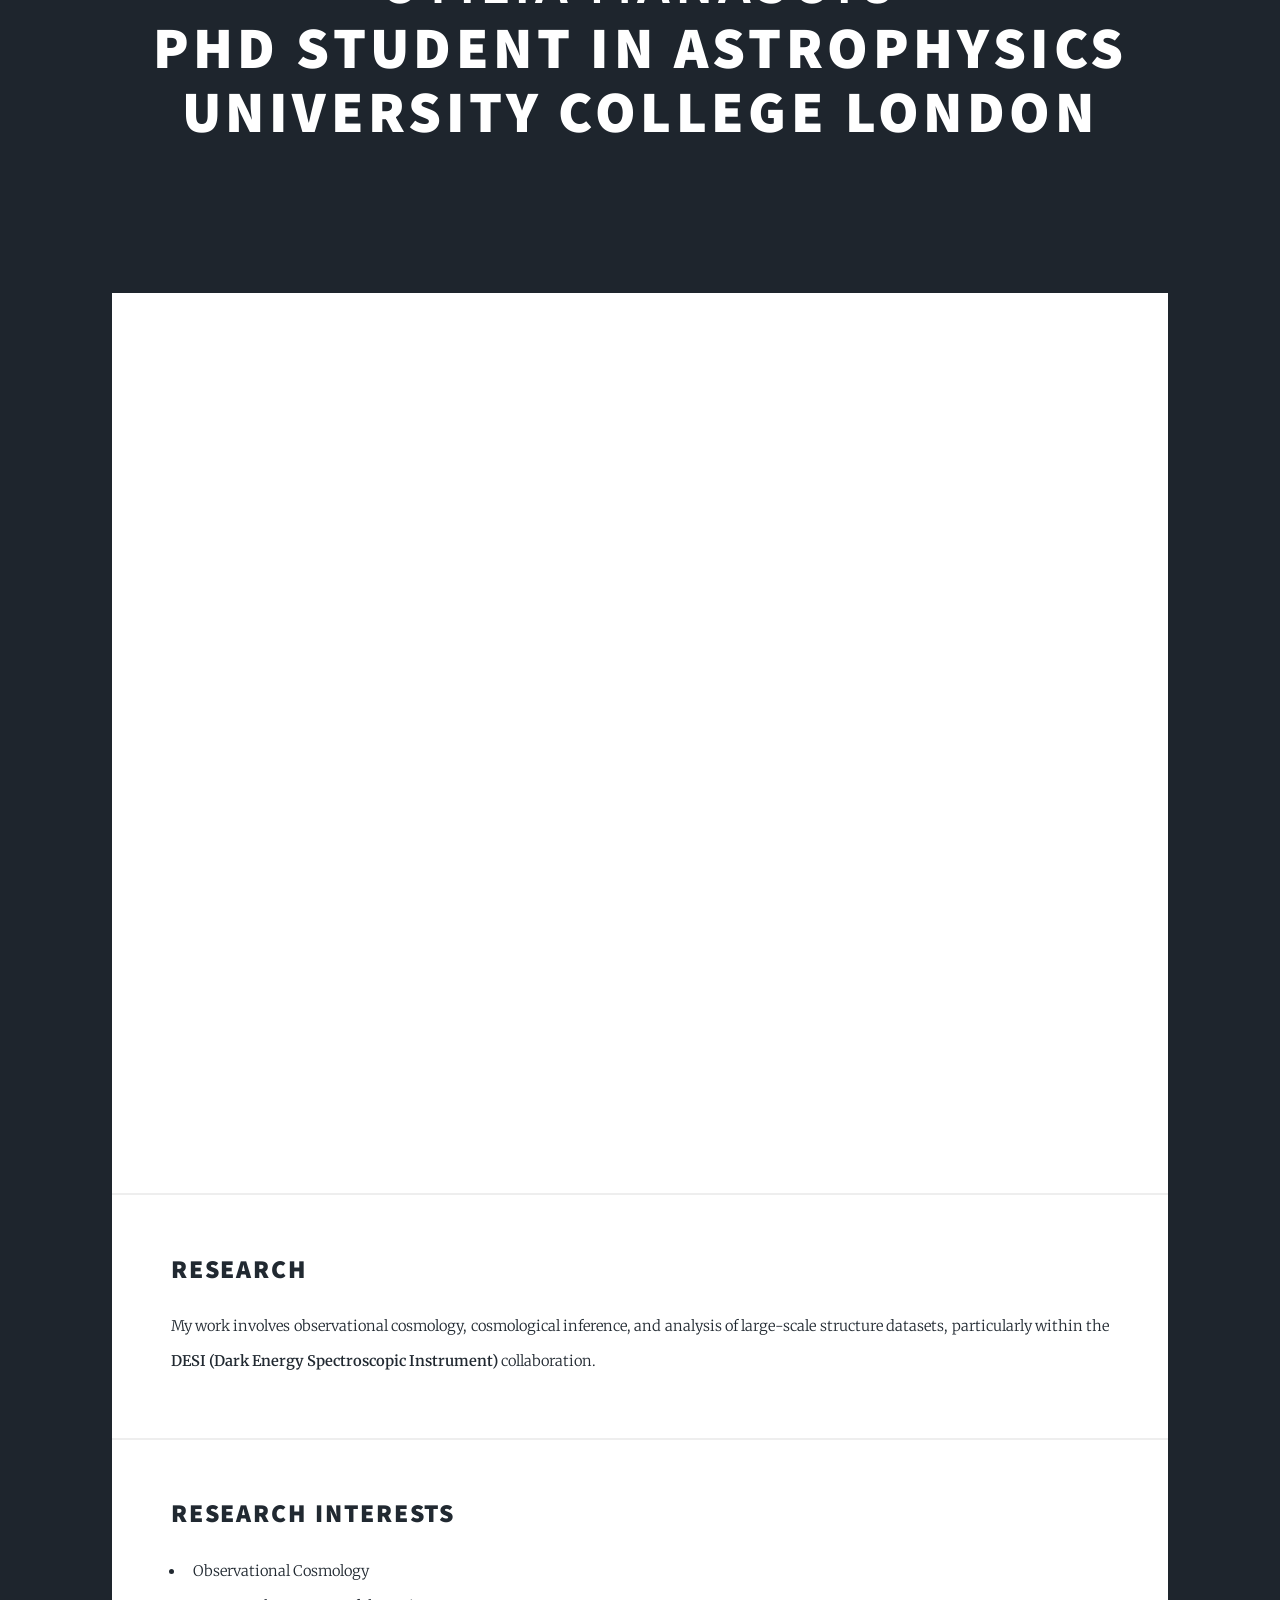
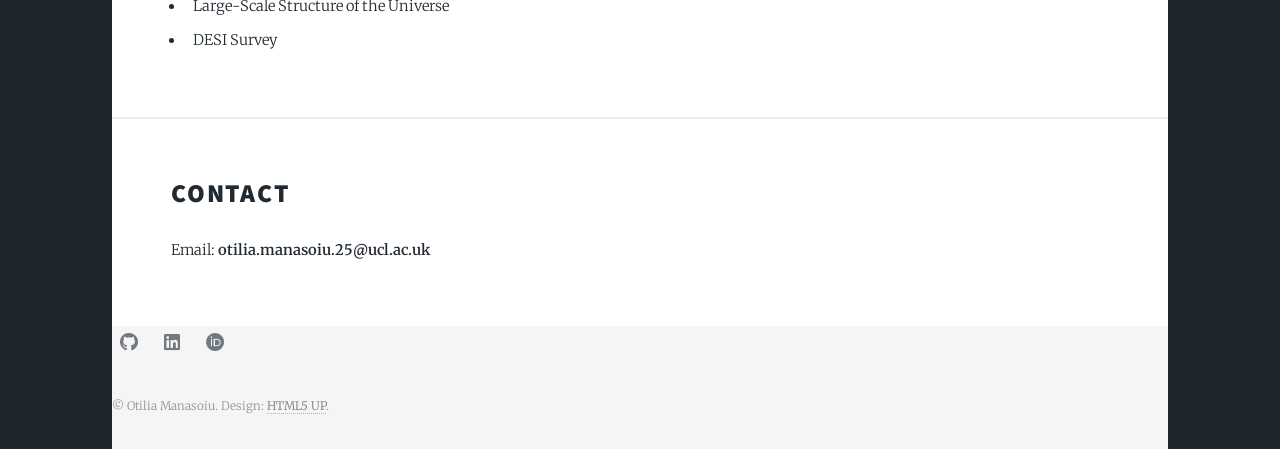
==== commit 57671aac: "Add files via upload" ====
--- a/index.html
+++ b/index.html
@@ -1,5 +1,5 @@
 <!DOCTYPE HTML>
-<!-- Strata by HTML5 UP | html5up.net | License: html5up.net/license -->
+<!-- Strata by HTML5 UP | Customized for Otilia Manasoiu -->
 <html>
 	<head>
 		<title>Otilia Manasoiu</title>
@@ -13,7 +13,7 @@
 		<!-- Header -->
 		<header id="header">
 			<div class="inner">
-				<a href="#" class="image avatar"><img src="assets/images/avatar.jpg" alt="profile" /></a>
+				<a href="#" class="image avatar"><img src="assets/images/avatar.jpg" alt="Otilia Manasoiu" /></a>
 				<h1><strong>Otilia Manasoiu</strong><br />
 				PhD Student in Astrophysics<br />
 				University College London</h1>
@@ -53,7 +53,9 @@
 		<footer id="footer">
 			<div class="inner">
 				<ul class="icons">
-					<li><a href="#" class="icon brands fa-github"><span class="label">GitHub</span></a></li>
+					<li><a href="https://github.com/OtiliaIrina" class="icon brands fa-github"><span class="label">GitHub</span></a></li>
+					<li><a href="#" class="icon brands fa-linkedin"><span class="label">LinkedIn</span></a></li>
+					<li><a href="#" class="icon brands fa-orcid"><span class="label">ORCID</span></a></li>
 				</ul>
 				<p>&copy; Otilia Manasoiu. Design: <a href="https://html5up.net">HTML5 UP</a>.</p>
 			</div>
--- a/assets/css/main.css
+++ b/assets/css/main.css
@@ -1,10 +1,10 @@
-@import url("fontawesome-all.min.css");
-@import url("https://fonts.googleapis.com/css?family=Source+Sans+Pro:400,400italic");
-
-/*
-	Strata by HTML5 UP
-	html5up.net | @ajlkn
-	Free for personal and commercial use under the CCA 3.0 license (html5up.net/license)
+@import url(fontawesome-all.min.css);
+@import url("https://fonts.googleapis.com/css?family=Merriweather:300,700,300italic,700italic|Source+Sans+Pro:900");
+
+/*
+	Massively by HTML5 UP
+	html5up.net | @ajlkn
+	Free for personal and commercial use under the CCA 3.0 license (html5up.net/license)
 */
 
 html, body, div, span, applet, object,
@@ -74,6 +74,22 @@
 
 /* Basic */
 
+	@-ms-viewport {
+		width: device-width;
+	}
+
+	body {
+		-ms-overflow-style: scrollbar;
+	}
+
+	@media screen and (max-width: 480px) {
+
+		html, body {
+			min-width: 320px;
+		}
+
+	}
+
 	html {
 		box-sizing: border-box;
 	}
@@ -83,7 +99,7 @@
 	}
 
 	body {
-		background: #fff;
+		background-color: #1e252d;
 	}
 
 		body.is-preload *, body.is-preload *:before, body.is-preload *:after {
@@ -97,33 +113,62 @@
 			transition: none !important;
 		}
 
+/* Type */
+
+	html {
+		font-size: 16pt;
+	}
+
+		@media screen and (max-width: 1680px) {
+
+			html {
+				font-size: 12pt;
+			}
+
+		}
+
+		@media screen and (max-width: 1280px) {
+
+			html {
+				font-size: 11pt;
+			}
+
+		}
+
+		@media screen and (max-width: 360px) {
+
+			html {
+				font-size: 10pt;
+			}
+
+		}
+
+	body {
+		color: #212931;
+	}
+
 	body, input, select, textarea {
-		color: #a2a2a2;
-		font-family: "Source Sans Pro", Helvetica, sans-serif;
-		font-size: 16pt;
-		font-weight: 400;
-		line-height: 1.75em;
+		font-family: "Merriweather", Georgia, serif;
+		font-weight: 300;
+		font-size: 1rem;
+		line-height: 2.375;
 	}
 
 	a {
-		-moz-transition: color 0.2s ease-in-out, border-color 0.2s ease-in-out;
-		-webkit-transition: color 0.2s ease-in-out, border-color 0.2s ease-in-out;
-		-ms-transition: color 0.2s ease-in-out, border-color 0.2s ease-in-out;
-		transition: color 0.2s ease-in-out, border-color 0.2s ease-in-out;
+		-moz-transition: color 0.2s ease-in-out, background-color 0.2s ease-in-out, border-color 0.2s ease-in-out, box-shadow 0.2s ease-in-out;
+		-webkit-transition: color 0.2s ease-in-out, background-color 0.2s ease-in-out, border-color 0.2s ease-in-out, box-shadow 0.2s ease-in-out;
+		-ms-transition: color 0.2s ease-in-out, background-color 0.2s ease-in-out, border-color 0.2s ease-in-out, box-shadow 0.2s ease-in-out;
+		transition: color 0.2s ease-in-out, background-color 0.2s ease-in-out, border-color 0.2s ease-in-out, box-shadow 0.2s ease-in-out;
 		border-bottom: dotted 1px;
-		color: #49bf9d;
 		text-decoration: none;
 	}
 
 		a:hover {
 			border-bottom-color: transparent;
-			color: #49bf9d !important;
-			text-decoration: none;
 		}
 
 	strong, b {
-		color: #787878;
-		font-weight: 400;
+		font-weight: 600;
 	}
 
 	em, i {
@@ -131,102 +176,103 @@
 	}
 
 	p {
-		margin: 0 0 2em 0;
+		text-align: justify;
+		margin: 0 0 2rem 0;
 	}
 
 	h1, h2, h3, h4, h5, h6 {
-		color: #787878;
-		font-weight: 400;
-		line-height: 1em;
-		margin: 0 0 1em 0;
+		font-family: "Source Sans Pro", Helvetica, sans-serif;
+		font-weight: 900;
+		line-height: 1.5;
+		letter-spacing: 0.075em;
+		text-transform: uppercase;
+		margin: 0 0 1rem 0;
 	}
 
 		h1 a, h2 a, h3 a, h4 a, h5 a, h6 a {
+			border-bottom: 0;
 			color: inherit;
 			text-decoration: none;
 		}
 
 	h1 {
-		font-size: 2em;
-		line-height: 1.5em;
+		font-size: 4rem;
+		line-height: 1.1;
+		margin: 0 0 2rem 0;
 	}
 
 	h2 {
-		font-size: 1.5em;
-		line-height: 1.5em;
+		font-size: 1.75rem;
+		line-height: 1.3;
+		margin: 0 0 1.5rem 0;
 	}
 
 	h3 {
-		font-size: 1.25em;
-		line-height: 1.5em;
+		font-size: 1.25rem;
+		margin: 0 0 1.5rem 0;
 	}
 
 	h4 {
-		font-size: 1.1em;
-		line-height: 1.5em;
+		font-size: 1rem;
 	}
 
 	h5 {
-		font-size: 0.9em;
-		line-height: 1.5em;
+		font-size: 0.9rem;
 	}
 
 	h6 {
-		font-size: 0.7em;
-		line-height: 1.5em;
+		font-size: 0.8rem;
 	}
 
 	sub {
-		font-size: 0.8em;
+		font-size: 0.8rem;
 		position: relative;
-		top: 0.5em;
+		top: 0.5rem;
 	}
 
 	sup {
-		font-size: 0.8em;
+		font-size: 0.8rem;
 		position: relative;
-		top: -0.5em;
-	}
-
-	hr {
-		border: 0;
-		border-bottom: solid 2px #efefef;
-		margin: 2em 0;
-	}
-
-		hr.major {
-			margin: 3em 0;
-		}
+		top: -0.5rem;
+	}
 
 	blockquote {
-		border-left: solid 6px #efefef;
+		border-left: solid 4px;
 		font-style: italic;
-		margin: 0 0 2em 0;
-		padding: 0.5em 0 0.5em 1.5em;
+		margin: 0 0 2rem 0;
+		padding: 0.5rem 0 0.5rem 2rem;
 	}
 
 	code {
-		background: #f7f7f7;
-		border-radius: 0.35em;
-		border: solid 2px #efefef;
+		border: solid 2px;
 		font-family: "Courier New", monospace;
-		font-size: 0.9em;
-		margin: 0 0.25em;
-		padding: 0.25em 0.65em;
+		font-size: 0.9rem;
+		margin: 0 0.25rem;
+		padding: 0.25rem 0.65rem;
 	}
 
 	pre {
 		-webkit-overflow-scrolling: touch;
 		font-family: "Courier New", monospace;
-		font-size: 0.9em;
-		margin: 0 0 2em 0;
+		font-size: 0.9rem;
+		margin: 0 0 2rem 0;
 	}
 
 		pre code {
 			display: block;
-			line-height: 1.75em;
-			padding: 1em 1.5em;
+			line-height: 1.75;
+			padding: 1rem 1.5rem;
 			overflow-x: auto;
+		}
+
+	hr {
+		border: 0;
+		border-bottom: solid 2px;
+		margin: 3rem 0;
+	}
+
+		hr.major {
+			margin: 5rem 0;
 		}
 
 	.align-left {
@@ -241,54 +287,40 @@
 		text-align: right;
 	}
 
-/* Container */
-
-	.container {
-		margin: 0 auto;
-		max-width: calc(100% - 4em);
-		width: 100%;
-	}
-
-		.container.xsmall {
-			width: 25%;
-		}
-
-		.container.small {
-			width: 50%;
-		}
-
-		.container.medium {
-			width: 75%;
-		}
-
-		.container.large {
-			width: 125%;
-		}
-
-		.container.xlarge {
-			width: 150%;
-		}
-
-		.container.max {
-			width: 100%;
-		}
-
-		@media screen and (max-width: 980px) {
-
-			.container {
-				width: 100% !important;
-				max-width: 100% !important;
-			}
-
-		}
-
-		@media screen and (max-width: 480px) {
-
-			.container {
-				max-width: calc(100% - 3em);
-			}
-
-		}
+	input, select, textarea {
+		color: #212931;
+	}
+
+	a {
+		color: #212931;
+		border-bottom-color: rgba(33, 41, 49, 0.5);
+	}
+
+		a:hover {
+			border-bottom-color: transparent;
+			color: #18bfef !important;
+		}
+
+	strong, b {
+		color: #212931;
+	}
+
+	h1, h2, h3, h4, h5, h6 {
+		color: #212931;
+	}
+
+	blockquote {
+		border-left-color: #eeeeee;
+	}
+
+	code {
+		background: rgba(220, 220, 220, 0.25);
+		border-color: #eeeeee;
+	}
+
+	hr {
+		border-bottom-color: #eeeeee;
+	}
 
 /* Row */
 
@@ -433,107 +465,107 @@
 
 		.row.gtr-0 {
 			margin-top: 0;
-			margin-left: 0em;
+			margin-left: 0rem;
 		}
 
 			.row.gtr-0 > * {
-				padding: 0 0 0 0em;
+				padding: 0 0 0 0rem;
 			}
 
 			.row.gtr-0.gtr-uniform {
-				margin-top: 0em;
+				margin-top: 0rem;
 			}
 
 				.row.gtr-0.gtr-uniform > * {
-					padding-top: 0em;
+					padding-top: 0rem;
 				}
 
 		.row.gtr-25 {
 			margin-top: 0;
-			margin-left: -0.625em;
+			margin-left: -0.375rem;
 		}
 
 			.row.gtr-25 > * {
-				padding: 0 0 0 0.625em;
+				padding: 0 0 0 0.375rem;
 			}
 
 			.row.gtr-25.gtr-uniform {
-				margin-top: -0.625em;
+				margin-top: -0.375rem;
 			}
 
 				.row.gtr-25.gtr-uniform > * {
-					padding-top: 0.625em;
+					padding-top: 0.375rem;
 				}
 
 		.row.gtr-50 {
 			margin-top: 0;
-			margin-left: -1.25em;
+			margin-left: -0.75rem;
 		}
 
 			.row.gtr-50 > * {
-				padding: 0 0 0 1.25em;
+				padding: 0 0 0 0.75rem;
 			}
 
 			.row.gtr-50.gtr-uniform {
-				margin-top: -1.25em;
+				margin-top: -0.75rem;
 			}
 
 				.row.gtr-50.gtr-uniform > * {
-					padding-top: 1.25em;
+					padding-top: 0.75rem;
 				}
 
 		.row {
 			margin-top: 0;
-			margin-left: -2.5em;
+			margin-left: -1.5rem;
 		}
 
 			.row > * {
-				padding: 0 0 0 2.5em;
+				padding: 0 0 0 1.5rem;
 			}
 
 			.row.gtr-uniform {
-				margin-top: -2.5em;
+				margin-top: -1.5rem;
 			}
 
 				.row.gtr-uniform > * {
-					padding-top: 2.5em;
+					padding-top: 1.5rem;
 				}
 
 		.row.gtr-150 {
 			margin-top: 0;
-			margin-left: -3.75em;
+			margin-left: -2.25rem;
 		}
 
 			.row.gtr-150 > * {
-				padding: 0 0 0 3.75em;
+				padding: 0 0 0 2.25rem;
 			}
 
 			.row.gtr-150.gtr-uniform {
-				margin-top: -3.75em;
+				margin-top: -2.25rem;
 			}
 
 				.row.gtr-150.gtr-uniform > * {
-					padding-top: 3.75em;
+					padding-top: 2.25rem;
 				}
 
 		.row.gtr-200 {
 			margin-top: 0;
-			margin-left: -5em;
+			margin-left: -3rem;
 		}
 
 			.row.gtr-200 > * {
-				padding: 0 0 0 5em;
+				padding: 0 0 0 3rem;
 			}
 
 			.row.gtr-200.gtr-uniform {
-				margin-top: -5em;
+				margin-top: -3rem;
 			}
 
 				.row.gtr-200.gtr-uniform > * {
-					padding-top: 5em;
-				}
-
-		@media screen and (max-width: 1800px) {
+					padding-top: 3rem;
+				}
+
+		@media screen and (max-width: 1680px) {
 
 			.row {
 				display: flex;
@@ -676,104 +708,104 @@
 
 				.row.gtr-0 {
 					margin-top: 0;
-					margin-left: 0em;
+					margin-left: 0rem;
 				}
 
 					.row.gtr-0 > * {
-						padding: 0 0 0 0em;
+						padding: 0 0 0 0rem;
 					}
 
 					.row.gtr-0.gtr-uniform {
-						margin-top: 0em;
+						margin-top: 0rem;
 					}
 
 						.row.gtr-0.gtr-uniform > * {
-							padding-top: 0em;
+							padding-top: 0rem;
 						}
 
 				.row.gtr-25 {
 					margin-top: 0;
-					margin-left: -0.625em;
+					margin-left: -0.375rem;
 				}
 
 					.row.gtr-25 > * {
-						padding: 0 0 0 0.625em;
+						padding: 0 0 0 0.375rem;
 					}
 
 					.row.gtr-25.gtr-uniform {
-						margin-top: -0.625em;
+						margin-top: -0.375rem;
 					}
 
 						.row.gtr-25.gtr-uniform > * {
-							padding-top: 0.625em;
+							padding-top: 0.375rem;
 						}
 
 				.row.gtr-50 {
 					margin-top: 0;
-					margin-left: -1.25em;
+					margin-left: -0.75rem;
 				}
 
 					.row.gtr-50 > * {
-						padding: 0 0 0 1.25em;
+						padding: 0 0 0 0.75rem;
 					}
 
 					.row.gtr-50.gtr-uniform {
-						margin-top: -1.25em;
+						margin-top: -0.75rem;
 					}
 
 						.row.gtr-50.gtr-uniform > * {
-							padding-top: 1.25em;
+							padding-top: 0.75rem;
 						}
 
 				.row {
 					margin-top: 0;
-					margin-left: -2.5em;
+					margin-left: -1.5rem;
 				}
 
 					.row > * {
-						padding: 0 0 0 2.5em;
+						padding: 0 0 0 1.5rem;
 					}
 
 					.row.gtr-uniform {
-						margin-top: -2.5em;
+						margin-top: -1.5rem;
 					}
 
 						.row.gtr-uniform > * {
-							padding-top: 2.5em;
+							padding-top: 1.5rem;
 						}
 
 				.row.gtr-150 {
 					margin-top: 0;
-					margin-left: -3.75em;
+					margin-left: -2.25rem;
 				}
 
 					.row.gtr-150 > * {
-						padding: 0 0 0 3.75em;
+						padding: 0 0 0 2.25rem;
 					}
 
 					.row.gtr-150.gtr-uniform {
-						margin-top: -3.75em;
+						margin-top: -2.25rem;
 					}
 
 						.row.gtr-150.gtr-uniform > * {
-							padding-top: 3.75em;
+							padding-top: 2.25rem;
 						}
 
 				.row.gtr-200 {
 					margin-top: 0;
-					margin-left: -5em;
+					margin-left: -3rem;
 				}
 
 					.row.gtr-200 > * {
-						padding: 0 0 0 5em;
+						padding: 0 0 0 3rem;
 					}
 
 					.row.gtr-200.gtr-uniform {
-						margin-top: -5em;
+						margin-top: -3rem;
 					}
 
 						.row.gtr-200.gtr-uniform > * {
-							padding-top: 5em;
+							padding-top: 3rem;
 						}
 
 		}
@@ -921,104 +953,104 @@
 
 				.row.gtr-0 {
 					margin-top: 0;
-					margin-left: 0em;
+					margin-left: 0rem;
 				}
 
 					.row.gtr-0 > * {
-						padding: 0 0 0 0em;
+						padding: 0 0 0 0rem;
 					}
 
 					.row.gtr-0.gtr-uniform {
-						margin-top: 0em;
+						margin-top: 0rem;
 					}
 
 						.row.gtr-0.gtr-uniform > * {
-							padding-top: 0em;
+							padding-top: 0rem;
 						}
 
 				.row.gtr-25 {
 					margin-top: 0;
-					margin-left: -0.5em;
+					margin-left: -0.375rem;
 				}
 
 					.row.gtr-25 > * {
-						padding: 0 0 0 0.5em;
+						padding: 0 0 0 0.375rem;
 					}
 
 					.row.gtr-25.gtr-uniform {
-						margin-top: -0.5em;
+						margin-top: -0.375rem;
 					}
 
 						.row.gtr-25.gtr-uniform > * {
-							padding-top: 0.5em;
+							padding-top: 0.375rem;
 						}
 
 				.row.gtr-50 {
 					margin-top: 0;
-					margin-left: -1em;
+					margin-left: -0.75rem;
 				}
 
 					.row.gtr-50 > * {
-						padding: 0 0 0 1em;
+						padding: 0 0 0 0.75rem;
 					}
 
 					.row.gtr-50.gtr-uniform {
-						margin-top: -1em;
+						margin-top: -0.75rem;
 					}
 
 						.row.gtr-50.gtr-uniform > * {
-							padding-top: 1em;
+							padding-top: 0.75rem;
 						}
 
 				.row {
 					margin-top: 0;
-					margin-left: -2em;
+					margin-left: -1.5rem;
 				}
 
 					.row > * {
-						padding: 0 0 0 2em;
+						padding: 0 0 0 1.5rem;
 					}
 
 					.row.gtr-uniform {
-						margin-top: -2em;
+						margin-top: -1.5rem;
 					}
 
 						.row.gtr-uniform > * {
-							padding-top: 2em;
+							padding-top: 1.5rem;
 						}
 
 				.row.gtr-150 {
 					margin-top: 0;
-					margin-left: -3em;
+					margin-left: -2.25rem;
 				}
 
 					.row.gtr-150 > * {
-						padding: 0 0 0 3em;
+						padding: 0 0 0 2.25rem;
 					}
 
 					.row.gtr-150.gtr-uniform {
-						margin-top: -3em;
+						margin-top: -2.25rem;
 					}
 
 						.row.gtr-150.gtr-uniform > * {
-							padding-top: 3em;
+							padding-top: 2.25rem;
 						}
 
 				.row.gtr-200 {
 					margin-top: 0;
-					margin-left: -4em;
+					margin-left: -3rem;
 				}
 
 					.row.gtr-200 > * {
-						padding: 0 0 0 4em;
+						padding: 0 0 0 3rem;
 					}
 
 					.row.gtr-200.gtr-uniform {
-						margin-top: -4em;
+						margin-top: -3rem;
 					}
 
 						.row.gtr-200.gtr-uniform > * {
-							padding-top: 4em;
+							padding-top: 3rem;
 						}
 
 		}
@@ -1166,104 +1198,104 @@
 
 				.row.gtr-0 {
 					margin-top: 0;
-					margin-left: 0em;
+					margin-left: 0rem;
 				}
 
 					.row.gtr-0 > * {
-						padding: 0 0 0 0em;
+						padding: 0 0 0 0rem;
 					}
 
 					.row.gtr-0.gtr-uniform {
-						margin-top: 0em;
+						margin-top: 0rem;
 					}
 
 						.row.gtr-0.gtr-uniform > * {
-							padding-top: 0em;
+							padding-top: 0rem;
 						}
 
 				.row.gtr-25 {
 					margin-top: 0;
-					margin-left: -0.5em;
+					margin-left: -0.375rem;
 				}
 
 					.row.gtr-25 > * {
-						padding: 0 0 0 0.5em;
+						padding: 0 0 0 0.375rem;
 					}
 
 					.row.gtr-25.gtr-uniform {
-						margin-top: -0.5em;
+						margin-top: -0.375rem;
 					}
 
 						.row.gtr-25.gtr-uniform > * {
-							padding-top: 0.5em;
+							padding-top: 0.375rem;
 						}
 
 				.row.gtr-50 {
 					margin-top: 0;
-					margin-left: -1em;
+					margin-left: -0.75rem;
 				}
 
 					.row.gtr-50 > * {
-						padding: 0 0 0 1em;
+						padding: 0 0 0 0.75rem;
 					}
 
 					.row.gtr-50.gtr-uniform {
-						margin-top: -1em;
+						margin-top: -0.75rem;
 					}
 
 						.row.gtr-50.gtr-uniform > * {
-							padding-top: 1em;
+							padding-top: 0.75rem;
 						}
 
 				.row {
 					margin-top: 0;
-					margin-left: -2em;
+					margin-left: -1.5rem;
 				}
 
 					.row > * {
-						padding: 0 0 0 2em;
+						padding: 0 0 0 1.5rem;
 					}
 
 					.row.gtr-uniform {
-						margin-top: -2em;
+						margin-top: -1.5rem;
 					}
 
 						.row.gtr-uniform > * {
-							padding-top: 2em;
+							padding-top: 1.5rem;
 						}
 
 				.row.gtr-150 {
 					margin-top: 0;
-					margin-left: -3em;
+					margin-left: -2.25rem;
 				}
 
 					.row.gtr-150 > * {
-						padding: 0 0 0 3em;
+						padding: 0 0 0 2.25rem;
 					}
 
 					.row.gtr-150.gtr-uniform {
-						margin-top: -3em;
+						margin-top: -2.25rem;
 					}
 
 						.row.gtr-150.gtr-uniform > * {
-							padding-top: 3em;
+							padding-top: 2.25rem;
 						}
 
 				.row.gtr-200 {
 					margin-top: 0;
-					margin-left: -4em;
+					margin-left: -3rem;
 				}
 
 					.row.gtr-200 > * {
-						padding: 0 0 0 4em;
+						padding: 0 0 0 3rem;
 					}
 
 					.row.gtr-200.gtr-uniform {
-						margin-top: -4em;
+						margin-top: -3rem;
 					}
 
 						.row.gtr-200.gtr-uniform > * {
-							padding-top: 4em;
+							padding-top: 3rem;
 						}
 
 		}
@@ -1411,104 +1443,104 @@
 
 				.row.gtr-0 {
 					margin-top: 0;
-					margin-left: 0em;
+					margin-left: 0rem;
 				}
 
 					.row.gtr-0 > * {
-						padding: 0 0 0 0em;
+						padding: 0 0 0 0rem;
 					}
 
 					.row.gtr-0.gtr-uniform {
-						margin-top: 0em;
+						margin-top: 0rem;
 					}
 
 						.row.gtr-0.gtr-uniform > * {
-							padding-top: 0em;
+							padding-top: 0rem;
 						}
 
 				.row.gtr-25 {
 					margin-top: 0;
-					margin-left: -0.375em;
+					margin-left: -0.375rem;
 				}
 
 					.row.gtr-25 > * {
-						padding: 0 0 0 0.375em;
+						padding: 0 0 0 0.375rem;
 					}
 
 					.row.gtr-25.gtr-uniform {
-						margin-top: -0.375em;
+						margin-top: -0.375rem;
 					}
 
 						.row.gtr-25.gtr-uniform > * {
-							padding-top: 0.375em;
+							padding-top: 0.375rem;
 						}
 
 				.row.gtr-50 {
 					margin-top: 0;
-					margin-left: -0.75em;
+					margin-left: -0.75rem;
 				}
 
 					.row.gtr-50 > * {
-						padding: 0 0 0 0.75em;
+						padding: 0 0 0 0.75rem;
 					}
 
 					.row.gtr-50.gtr-uniform {
-						margin-top: -0.75em;
+						margin-top: -0.75rem;
 					}
 
 						.row.gtr-50.gtr-uniform > * {
-							padding-top: 0.75em;
+							padding-top: 0.75rem;
 						}
 
 				.row {
 					margin-top: 0;
-					margin-left: -1.5em;
+					margin-left: -1.5rem;
 				}
 
 					.row > * {
-						padding: 0 0 0 1.5em;
+						padding: 0 0 0 1.5rem;
 					}
 
 					.row.gtr-uniform {
-						margin-top: -1.5em;
+						margin-top: -1.5rem;
 					}
 
 						.row.gtr-uniform > * {
-							padding-top: 1.5em;
+							padding-top: 1.5rem;
 						}
 
 				.row.gtr-150 {
 					margin-top: 0;
-					margin-left: -2.25em;
+					margin-left: -2.25rem;
 				}
 
 					.row.gtr-150 > * {
-						padding: 0 0 0 2.25em;
+						padding: 0 0 0 2.25rem;
 					}
 
 					.row.gtr-150.gtr-uniform {
-						margin-top: -2.25em;
+						margin-top: -2.25rem;
 					}
 
 						.row.gtr-150.gtr-uniform > * {
-							padding-top: 2.25em;
+							padding-top: 2.25rem;
 						}
 
 				.row.gtr-200 {
 					margin-top: 0;
-					margin-left: -3em;
+					margin-left: -3rem;
 				}
 
 					.row.gtr-200 > * {
-						padding: 0 0 0 3em;
+						padding: 0 0 0 3rem;
 					}
 
 					.row.gtr-200.gtr-uniform {
-						margin-top: -3em;
+						margin-top: -3rem;
 					}
 
 						.row.gtr-200.gtr-uniform > * {
-							padding-top: 3em;
+							padding-top: 3rem;
 						}
 
 		}
@@ -1656,157 +1688,647 @@
 
 				.row.gtr-0 {
 					margin-top: 0;
-					margin-left: 0em;
+					margin-left: 0rem;
 				}
 
 					.row.gtr-0 > * {
-						padding: 0 0 0 0em;
+						padding: 0 0 0 0rem;
 					}
 
 					.row.gtr-0.gtr-uniform {
-						margin-top: 0em;
+						margin-top: 0rem;
 					}
 
 						.row.gtr-0.gtr-uniform > * {
-							padding-top: 0em;
+							padding-top: 0rem;
 						}
 
 				.row.gtr-25 {
 					margin-top: 0;
-					margin-left: -0.375em;
+					margin-left: -0.375rem;
 				}
 
 					.row.gtr-25 > * {
-						padding: 0 0 0 0.375em;
+						padding: 0 0 0 0.375rem;
 					}
 
 					.row.gtr-25.gtr-uniform {
-						margin-top: -0.375em;
+						margin-top: -0.375rem;
 					}
 
 						.row.gtr-25.gtr-uniform > * {
-							padding-top: 0.375em;
+							padding-top: 0.375rem;
 						}
 
 				.row.gtr-50 {
 					margin-top: 0;
-					margin-left: -0.75em;
+					margin-left: -0.75rem;
 				}
 
 					.row.gtr-50 > * {
-						padding: 0 0 0 0.75em;
+						padding: 0 0 0 0.75rem;
 					}
 
 					.row.gtr-50.gtr-uniform {
-						margin-top: -0.75em;
+						margin-top: -0.75rem;
 					}
 
 						.row.gtr-50.gtr-uniform > * {
-							padding-top: 0.75em;
+							padding-top: 0.75rem;
 						}
 
 				.row {
 					margin-top: 0;
-					margin-left: -1.5em;
+					margin-left: -1.5rem;
 				}
 
 					.row > * {
-						padding: 0 0 0 1.5em;
+						padding: 0 0 0 1.5rem;
 					}
 
 					.row.gtr-uniform {
-						margin-top: -1.5em;
+						margin-top: -1.5rem;
 					}
 
 						.row.gtr-uniform > * {
-							padding-top: 1.5em;
+							padding-top: 1.5rem;
 						}
 
 				.row.gtr-150 {
 					margin-top: 0;
-					margin-left: -2.25em;
+					margin-left: -2.25rem;
 				}
 
 					.row.gtr-150 > * {
-						padding: 0 0 0 2.25em;
+						padding: 0 0 0 2.25rem;
 					}
 
 					.row.gtr-150.gtr-uniform {
-						margin-top: -2.25em;
+						margin-top: -2.25rem;
 					}
 
 						.row.gtr-150.gtr-uniform > * {
-							padding-top: 2.25em;
+							padding-top: 2.25rem;
 						}
 
 				.row.gtr-200 {
 					margin-top: 0;
-					margin-left: -3em;
+					margin-left: -3rem;
 				}
 
 					.row.gtr-200 > * {
-						padding: 0 0 0 3em;
+						padding: 0 0 0 3rem;
 					}
 
 					.row.gtr-200.gtr-uniform {
-						margin-top: -3em;
+						margin-top: -3rem;
 					}
 
 						.row.gtr-200.gtr-uniform > * {
-							padding-top: 3em;
+							padding-top: 3rem;
 						}
 
 		}
 
-/* Section/Article */
-
-	section.special, article.special {
+		@media screen and (max-width: 360px) {
+
+			.row {
+				display: flex;
+				flex-wrap: wrap;
+				box-sizing: border-box;
+				align-items: stretch;
+			}
+
+				.row > * {
+					box-sizing: border-box;
+				}
+
+				.row.gtr-uniform > * > :last-child {
+					margin-bottom: 0;
+				}
+
+				.row.aln-left {
+					justify-content: flex-start;
+				}
+
+				.row.aln-center {
+					justify-content: center;
+				}
+
+				.row.aln-right {
+					justify-content: flex-end;
+				}
+
+				.row.aln-top {
+					align-items: flex-start;
+				}
+
+				.row.aln-middle {
+					align-items: center;
+				}
+
+				.row.aln-bottom {
+					align-items: flex-end;
+				}
+
+				.row > .imp-xxsmall {
+					order: -1;
+				}
+
+				.row > .col-1-xxsmall {
+					width: 8.33333%;
+				}
+
+				.row > .off-1-xxsmall {
+					margin-left: 8.33333%;
+				}
+
+				.row > .col-2-xxsmall {
+					width: 16.66667%;
+				}
+
+				.row > .off-2-xxsmall {
+					margin-left: 16.66667%;
+				}
+
+				.row > .col-3-xxsmall {
+					width: 25%;
+				}
+
+				.row > .off-3-xxsmall {
+					margin-left: 25%;
+				}
+
+				.row > .col-4-xxsmall {
+					width: 33.33333%;
+				}
+
+				.row > .off-4-xxsmall {
+					margin-left: 33.33333%;
+				}
+
+				.row > .col-5-xxsmall {
+					width: 41.66667%;
+				}
+
+				.row > .off-5-xxsmall {
+					margin-left: 41.66667%;
+				}
+
+				.row > .col-6-xxsmall {
+					width: 50%;
+				}
+
+				.row > .off-6-xxsmall {
+					margin-left: 50%;
+				}
+
+				.row > .col-7-xxsmall {
+					width: 58.33333%;
+				}
+
+				.row > .off-7-xxsmall {
+					margin-left: 58.33333%;
+				}
+
+				.row > .col-8-xxsmall {
+					width: 66.66667%;
+				}
+
+				.row > .off-8-xxsmall {
+					margin-left: 66.66667%;
+				}
+
+				.row > .col-9-xxsmall {
+					width: 75%;
+				}
+
+				.row > .off-9-xxsmall {
+					margin-left: 75%;
+				}
+
+				.row > .col-10-xxsmall {
+					width: 83.33333%;
+				}
+
+				.row > .off-10-xxsmall {
+					margin-left: 83.33333%;
+				}
+
+				.row > .col-11-xxsmall {
+					width: 91.66667%;
+				}
+
+				.row > .off-11-xxsmall {
+					margin-left: 91.66667%;
+				}
+
+				.row > .col-12-xxsmall {
+					width: 100%;
+				}
+
+				.row > .off-12-xxsmall {
+					margin-left: 100%;
+				}
+
+				.row.gtr-0 {
+					margin-top: 0;
+					margin-left: 0rem;
+				}
+
+					.row.gtr-0 > * {
+						padding: 0 0 0 0rem;
+					}
+
+					.row.gtr-0.gtr-uniform {
+						margin-top: 0rem;
+					}
+
+						.row.gtr-0.gtr-uniform > * {
+							padding-top: 0rem;
+						}
+
+				.row.gtr-25 {
+					margin-top: 0;
+					margin-left: -0.375rem;
+				}
+
+					.row.gtr-25 > * {
+						padding: 0 0 0 0.375rem;
+					}
+
+					.row.gtr-25.gtr-uniform {
+						margin-top: -0.375rem;
+					}
+
+						.row.gtr-25.gtr-uniform > * {
+							padding-top: 0.375rem;
+						}
+
+				.row.gtr-50 {
+					margin-top: 0;
+					margin-left: -0.75rem;
+				}
+
+					.row.gtr-50 > * {
+						padding: 0 0 0 0.75rem;
+					}
+
+					.row.gtr-50.gtr-uniform {
+						margin-top: -0.75rem;
+					}
+
+						.row.gtr-50.gtr-uniform > * {
+							padding-top: 0.75rem;
+						}
+
+				.row {
+					margin-top: 0;
+					margin-left: -1.5rem;
+				}
+
+					.row > * {
+						padding: 0 0 0 1.5rem;
+					}
+
+					.row.gtr-uniform {
+						margin-top: -1.5rem;
+					}
+
+						.row.gtr-uniform > * {
+							padding-top: 1.5rem;
+						}
+
+				.row.gtr-150 {
+					margin-top: 0;
+					margin-left: -2.25rem;
+				}
+
+					.row.gtr-150 > * {
+						padding: 0 0 0 2.25rem;
+					}
+
+					.row.gtr-150.gtr-uniform {
+						margin-top: -2.25rem;
+					}
+
+						.row.gtr-150.gtr-uniform > * {
+							padding-top: 2.25rem;
+						}
+
+				.row.gtr-200 {
+					margin-top: 0;
+					margin-left: -3rem;
+				}
+
+					.row.gtr-200 > * {
+						padding: 0 0 0 3rem;
+					}
+
+					.row.gtr-200.gtr-uniform {
+						margin-top: -3rem;
+					}
+
+						.row.gtr-200.gtr-uniform > * {
+							padding-top: 3rem;
+						}
+
+		}
+
+/* Box */
+
+	.box {
+		border: solid 2px;
+		margin-bottom: 2rem;
+		padding: 1.5rem;
+	}
+
+		.box > :last-child,
+		.box > :last-child > :last-child,
+		.box > :last-child > :last-child > :last-child {
+			margin-bottom: 0;
+		}
+
+		.box.alt {
+			border: 0;
+			border-radius: 0;
+			padding: 0;
+		}
+
+	.box {
+		border-color: #eeeeee;
+	}
+
+/* Button */
+
+	input[type="submit"],
+	input[type="reset"],
+	input[type="button"],
+	button,
+	.button {
+		-moz-appearance: none;
+		-webkit-appearance: none;
+		-ms-appearance: none;
+		appearance: none;
+		-moz-transition: background-color 0.2s ease-in-out, box-shadow 0.2s ease-in-out, color 0.2s ease-in-out;
+		-webkit-transition: background-color 0.2s ease-in-out, box-shadow 0.2s ease-in-out, color 0.2s ease-in-out;
+		-ms-transition: background-color 0.2s ease-in-out, box-shadow 0.2s ease-in-out, color 0.2s ease-in-out;
+		transition: background-color 0.2s ease-in-out, box-shadow 0.2s ease-in-out, color 0.2s ease-in-out;
+		border: 0;
+		border-radius: 0;
+		cursor: pointer;
+		display: inline-block;
+		font-family: "Source Sans Pro", Helvetica, sans-serif;
+		font-size: 0.8rem;
+		font-weight: 900;
+		letter-spacing: 0.075em;
+		height: 3rem;
+		line-height: 3rem;
+		padding: 0 2rem;
 		text-align: center;
-	}
-
-	header p {
-		color: #b2b2b2;
-		position: relative;
-		margin: 0 0 1.5em 0;
-	}
-
-	header h2 + p {
-		font-size: 1.25em;
-		margin-top: -1em;
-		line-height: 1.5em;
-	}
-
-	header h3 + p {
-		font-size: 1.1em;
-		margin-top: -0.8em;
-		line-height: 1.5em;
-	}
-
-	header h4 + p,
-	header h5 + p,
-	header h6 + p {
-		font-size: 0.9em;
-		margin-top: -0.6em;
-		line-height: 1.5em;
-	}
-
-	header.major h2 {
-		font-size: 2em;
-	}
+		text-decoration: none;
+		text-transform: uppercase;
+		white-space: nowrap;
+	}
+
+		input[type="submit"].icon:before,
+		input[type="reset"].icon:before,
+		input[type="button"].icon:before,
+		button.icon:before,
+		.button.icon:before {
+			margin-right: 0.5rem;
+		}
+
+		input[type="submit"].icon.solo,
+		input[type="reset"].icon.solo,
+		input[type="button"].icon.solo,
+		button.icon.solo,
+		.button.icon.solo {
+			position: relative;
+			width: 4rem;
+			height: 4rem;
+			line-height: 4rem;
+			border-radius: 4rem;
+			text-indent: 4rem;
+			overflow: hidden;
+			padding: 0;
+			white-space: nowrap;
+		}
+
+			input[type="submit"].icon.solo:before,
+			input[type="reset"].icon.solo:before,
+			input[type="button"].icon.solo:before,
+			button.icon.solo:before,
+			.button.icon.solo:before {
+				position: absolute;
+				display: block;
+				top: 0;
+				left: 0;
+				width: inherit;
+				height: inherit;
+				line-height: inherit;
+				font-size: 1.25rem;
+				margin-right: 0;
+				text-align: center;
+				text-indent: 0;
+			}
+
+		input[type="submit"].fit,
+		input[type="reset"].fit,
+		input[type="button"].fit,
+		button.fit,
+		.button.fit {
+			width: 100%;
+		}
+
+		input[type="submit"].small,
+		input[type="reset"].small,
+		input[type="button"].small,
+		button.small,
+		.button.small {
+			font-size: 0.7rem;
+			height: 2.5rem;
+			line-height: 2.5rem;
+			padding: 0 1.5rem;
+		}
+
+		input[type="submit"].large,
+		input[type="reset"].large,
+		input[type="button"].large,
+		button.large,
+		.button.large {
+			font-size: 0.9rem;
+			height: 3.5rem;
+			line-height: 3.5rem;
+			padding: 0 2.75rem;
+		}
+
+		@media screen and (max-width: 980px) {
+
+			input[type="submit"],
+			input[type="reset"],
+			input[type="button"],
+			button,
+			.button {
+				font-size: 0.9rem;
+				height: 3.25rem;
+				line-height: 3.25rem;
+			}
+
+				input[type="submit"].large,
+				input[type="reset"].large,
+				input[type="button"].large,
+				button.large,
+				.button.large {
+					font-size: 1rem;
+					height: 3.75rem;
+					line-height: 3.75rem;
+				}
+
+		}
+
+		input[type="submit"].disabled, input[type="submit"]:disabled,
+		input[type="reset"].disabled,
+		input[type="reset"]:disabled,
+		input[type="button"].disabled,
+		input[type="button"]:disabled,
+		button.disabled,
+		button:disabled,
+		.button.disabled,
+		.button:disabled {
+			pointer-events: none;
+			opacity: 0.25;
+		}
+
+	input[type="submit"],
+	input[type="reset"],
+	input[type="button"],
+	button,
+	.button {
+		background-color: transparent;
+		box-shadow: inset 0 0 0 2px #212931;
+		color: #212931 !important;
+	}
+
+		input[type="submit"]:hover,
+		input[type="reset"]:hover,
+		input[type="button"]:hover,
+		button:hover,
+		.button:hover {
+			box-shadow: inset 0 0 0 2px #18bfef;
+			color: #18bfef !important;
+		}
+
+		input[type="submit"].primary,
+		input[type="reset"].primary,
+		input[type="button"].primary,
+		button.primary,
+		.button.primary {
+			background-color: #212931;
+			box-shadow: none;
+			color: #ffffff !important;
+		}
+
+			input[type="submit"].primary:hover,
+			input[type="reset"].primary:hover,
+			input[type="button"].primary:hover,
+			button.primary:hover,
+			.button.primary:hover {
+				background-color: #18bfef;
+			}
 
 /* Form */
 
 	form {
-		margin: 0 0 2em 0;
-	}
+		margin: 0 0 2rem 0;
+	}
+
+		form > :last-child {
+			margin-bottom: 0;
+		}
+
+		form > .fields {
+			display: -moz-flex;
+			display: -webkit-flex;
+			display: -ms-flex;
+			display: flex;
+			-moz-flex-wrap: wrap;
+			-webkit-flex-wrap: wrap;
+			-ms-flex-wrap: wrap;
+			flex-wrap: wrap;
+			width: calc(100% + 3rem);
+			margin: -1.5rem 0 2rem -1.5rem;
+		}
+
+			form > .fields > .field {
+				-moz-flex-grow: 0;
+				-webkit-flex-grow: 0;
+				-ms-flex-grow: 0;
+				flex-grow: 0;
+				-moz-flex-shrink: 0;
+				-webkit-flex-shrink: 0;
+				-ms-flex-shrink: 0;
+				flex-shrink: 0;
+				padding: 1.5rem 0 0 1.5rem;
+				width: calc(100% - 1.5rem);
+			}
+
+				form > .fields > .field.half {
+					width: calc(50% - 0.75rem);
+				}
+
+				form > .fields > .field.third {
+					width: calc(100%/3 - 0.5rem);
+				}
+
+				form > .fields > .field.quarter {
+					width: calc(25% - 0.375rem);
+				}
+
+		@media screen and (max-width: 480px) {
+
+			form > .fields {
+				width: calc(100% + 3rem);
+				margin: -1.5rem 0 2rem -1.5rem;
+			}
+
+				form > .fields > .field {
+					padding: 1.5rem 0 0 1.5rem;
+					width: calc(100% - 1.5rem);
+				}
+
+					form > .fields > .field.half {
+						width: calc(100% - 1.5rem);
+					}
+
+					form > .fields > .field.third {
+						width: calc(100% - 1.5rem);
+					}
+
+					form > .fields > .field.quarter {
+						width: calc(100% - 1.5rem);
+					}
+
+		}
 
 	label {
-		color: #787878;
 		display: block;
-		font-size: 0.9em;
-		font-weight: 400;
-		margin: 0 0 1em 0;
-	}
+		font-family: "Source Sans Pro", Helvetica, sans-serif;
+		font-weight: 900;
+		line-height: 1.5;
+		letter-spacing: 0.075em;
+		font-size: 0.8rem;
+		text-transform: uppercase;
+		margin: 0 0 0.75rem 0;
+	}
+
+		@media screen and (max-width: 980px) {
+
+			label {
+				font-size: 0.9rem;
+			}
+
+		}
 
 	input[type="text"],
 	input[type="password"],
@@ -1817,13 +2339,13 @@
 		-webkit-appearance: none;
 		-ms-appearance: none;
 		appearance: none;
-		background: #f7f7f7;
-		border-radius: 0.35em;
-		border: solid 2px transparent;
+		background: transparent;
+		border-radius: 0;
+		border: solid 2px;
 		color: inherit;
 		display: block;
 		outline: 0;
-		padding: 0 0.75em;
+		padding: 0 1rem;
 		text-decoration: none;
 		width: 100%;
 	}
@@ -1836,28 +2358,14 @@
 			box-shadow: none;
 		}
 
-		input[type="text"]:focus,
-		input[type="password"]:focus,
-		input[type="email"]:focus,
-		select:focus,
-		textarea:focus {
-			border-color: #49bf9d;
-		}
-
 	select {
-		background-image: url("data:image/svg+xml;charset=utf8,%3Csvg xmlns='http://www.w3.org/2000/svg' width='40' height='40' preserveAspectRatio='none' viewBox='0 0 40 40'%3E%3Cpath d='M9.4,12.3l10.4,10.4l10.4-10.4c0.2-0.2,0.5-0.4,0.9-0.4c0.3,0,0.6,0.1,0.9,0.4l3.3,3.3c0.2,0.2,0.4,0.5,0.4,0.9 c0,0.4-0.1,0.6-0.4,0.9L20.7,31.9c-0.2,0.2-0.5,0.4-0.9,0.4c-0.3,0-0.6-0.1-0.9-0.4L4.3,17.3c-0.2-0.2-0.4-0.5-0.4-0.9 c0-0.4,0.1-0.6,0.4-0.9l3.3-3.3c0.2-0.2,0.5-0.4,0.9-0.4S9.1,12.1,9.4,12.3z' fill='%23dfdfdf' /%3E%3C/svg%3E");
 		background-size: 1.25rem;
 		background-repeat: no-repeat;
 		background-position: calc(100% - 1rem) center;
-		height: 2.75em;
-		padding-right: 2.75em;
+		height: 3rem;
+		padding-right: 3rem;
 		text-overflow: ellipsis;
 	}
-
-		select option {
-			color: #787878;
-			background: #fff;
-		}
 
 		select:focus::-ms-value {
 			background-color: transparent;
@@ -1871,11 +2379,11 @@
 	input[type="password"],
 	input[type="email"],
 	select {
-		height: 2.75em;
+		height: 3rem;
 	}
 
 	textarea {
-		padding: 0.75em;
+		padding: 0.75rem 1rem;
 	}
 
 	input[type="checkbox"],
@@ -1886,22 +2394,24 @@
 		appearance: none;
 		display: block;
 		float: left;
-		margin-right: -2em;
+		margin-right: -2rem;
 		opacity: 0;
-		width: 1em;
+		width: 1rem;
 		z-index: -1;
 	}
 
 		input[type="checkbox"] + label,
 		input[type="radio"] + label {
 			text-decoration: none;
-			color: #a2a2a2;
 			cursor: pointer;
 			display: inline-block;
-			font-size: 1em;
-			font-weight: 400;
-			padding-left: 2.4em;
-			padding-right: 0.75em;
+			font-size: 1rem;
+			letter-spacing: 0;
+			font-family: "Merriweather", Georgia, serif;
+			text-transform: none;
+			font-weight: 300;
+			padding-left: 2.8rem;
+			padding-right: 1rem;
 			position: relative;
 		}
 
@@ -1921,36 +2431,27 @@
 
 			input[type="checkbox"] + label:before,
 			input[type="radio"] + label:before {
-				background: #f7f7f7;
-				border-radius: 0.35em;
-				border: solid 2px transparent;
+				border-radius: 0;
+				border: solid 2px;
 				content: '';
 				display: inline-block;
-				font-size: 0.8em;
-				height: 2.0625em;
+				font-size: 0.8rem;
+				height: 1.8rem;
 				left: 0;
-				line-height: 1.85625em;
+				line-height: 1.65rem;
 				position: absolute;
 				text-align: center;
-				top: 0;
-				width: 2.0625em;
+				top: -0.125rem;
+				width: 1.8rem;
 			}
 
 		input[type="checkbox"]:checked + label:before,
 		input[type="radio"]:checked + label:before {
-			background: #787878;
-			border-color: #787878;
-			color: #fff;
 			content: '\f00c';
 		}
 
-		input[type="checkbox"]:focus + label:before,
-		input[type="radio"]:focus + label:before {
-			border-color: #49bf9d;
-		}
-
 	input[type="checkbox"] + label:before {
-		border-radius: 0.35em;
+		border-radius: 0;
 	}
 
 	input[type="radio"] + label:before {
@@ -1958,45 +2459,95 @@
 	}
 
 	::-webkit-input-placeholder {
-		color: #b2b2b2 !important;
 		opacity: 1.0;
 	}
 
 	:-moz-placeholder {
-		color: #b2b2b2 !important;
 		opacity: 1.0;
 	}
 
 	::-moz-placeholder {
-		color: #b2b2b2 !important;
 		opacity: 1.0;
 	}
 
 	:-ms-input-placeholder {
-		color: #b2b2b2 !important;
 		opacity: 1.0;
 	}
 
-/* Box */
-
-	.box {
-		border-radius: 0.35em;
-		border: solid 2px #efefef;
-		margin-bottom: 2em;
-		padding: 1.5em;
-	}
-
-		.box > :last-child,
-		.box > :last-child > :last-child,
-		.box > :last-child > :last-child > :last-child {
-			margin-bottom: 0;
-		}
-
-		.box.alt {
-			border: 0;
-			border-radius: 0;
-			padding: 0;
-		}
+	label {
+		color: #212931;
+	}
+
+	input[type="text"],
+	input[type="password"],
+	input[type="email"],
+	select,
+	textarea {
+		border-color: #eeeeee;
+	}
+
+		input[type="text"]:focus,
+		input[type="password"]:focus,
+		input[type="email"]:focus,
+		select:focus,
+		textarea:focus {
+			border-color: #18bfef;
+		}
+
+	select {
+		background-image: url("data:image/svg+xml;charset=utf8,%3Csvg xmlns='http://www.w3.org/2000/svg' width='40' height='40' preserveAspectRatio='none' viewBox='0 0 40 40'%3E%3Cpath d='M9.4,12.3l10.4,10.4l10.4-10.4c0.2-0.2,0.5-0.4,0.9-0.4c0.3,0,0.6,0.1,0.9,0.4l3.3,3.3c0.2,0.2,0.4,0.5,0.4,0.9 c0,0.4-0.1,0.6-0.4,0.9L20.7,31.9c-0.2,0.2-0.5,0.4-0.9,0.4c-0.3,0-0.6-0.1-0.9-0.4L4.3,17.3c-0.2-0.2-0.4-0.5-0.4-0.9 c0-0.4,0.1-0.6,0.4-0.9l3.3-3.3c0.2-0.2,0.5-0.4,0.9-0.4S9.1,12.1,9.4,12.3z' fill='%23eeeeee' /%3E%3C/svg%3E");
+	}
+
+		select option {
+			background-color: #ffffff;
+			color: #212931;
+		}
+
+	.select-wrapper:before {
+		color: #eeeeee;
+	}
+
+	input[type="checkbox"] + label,
+	input[type="radio"] + label {
+		color: #212931;
+	}
+
+		input[type="checkbox"] + label:before,
+		input[type="radio"] + label:before {
+			border-color: #eeeeee;
+		}
+
+	input[type="checkbox"]:checked + label:before,
+	input[type="radio"]:checked + label:before {
+		background-color: #212931;
+		border-color: #212931;
+		color: #ffffff;
+	}
+
+	input[type="checkbox"]:focus + label:before,
+	input[type="radio"]:focus + label:before {
+		border-color: #18bfef;
+	}
+
+	::-webkit-input-placeholder {
+		color: #909498 !important;
+	}
+
+	:-moz-placeholder {
+		color: #909498 !important;
+	}
+
+	::-moz-placeholder {
+		color: #909498 !important;
+	}
+
+	:-ms-input-placeholder {
+		color: #909498 !important;
+	}
+
+	.formerize-placeholder {
+		color: #909498 !important;
+	}
 
 /* Icon */
 
@@ -2038,206 +2589,92 @@
 /* Image */
 
 	.image {
-		border-radius: 0.35em;
 		border: 0;
 		display: inline-block;
 		position: relative;
 	}
 
-		.image:before {
-			-moz-transition: opacity 0.2s ease-in-out;
-			-webkit-transition: opacity 0.2s ease-in-out;
-			-ms-transition: opacity 0.2s ease-in-out;
-			transition: opacity 0.2s ease-in-out;
-			background: url("images/overlay.png");
-			border-radius: 0.35em;
-			content: '';
+		.image img {
 			display: block;
-			height: 100%;
-			left: 0;
-			opacity: 0.5;
-			position: absolute;
-			top: 0;
-			width: 100%;
-		}
-
-		.image.thumb {
-			text-align: center;
-		}
-
-			.image.thumb:after {
-				-moz-transition: opacity 0.2s ease-in-out;
-				-webkit-transition: opacity 0.2s ease-in-out;
-				-ms-transition: opacity 0.2s ease-in-out;
-				transition: opacity 0.2s ease-in-out;
-				border-radius: 0.35em;
-				border: solid 3px rgba(255, 255, 255, 0.5);
-				color: #fff;
-				content: 'View';
-				display: inline-block;
-				font-size: 0.8em;
-				font-weight: 400;
-				left: 50%;
-				line-height: 2.25em;
-				margin: -1.25em 0 0 -3em;
-				opacity: 0;
-				padding: 0 1.5em;
-				position: absolute;
-				text-align: center;
-				text-decoration: none;
-				top: 50%;
-				white-space: nowrap;
-			}
-
-			.image.thumb:hover:after {
-				opacity: 1.0;
-			}
-
-			.image.thumb:hover:before {
-				background: url("images/overlay.png"), url("images/overlay.png");
-				opacity: 1.0;
-			}
-
-		.image img {
-			border-radius: 0.35em;
-			display: block;
-		}
+		}
+
+		.image.left, .image.right {
+			max-width: 40%;
+		}
+
+			.image.left img, .image.right img {
+				width: 100%;
+			}
 
 		.image.left {
 			float: left;
-			margin: 0 1.5em 1em 0;
-			top: 0.25em;
+			margin: 0 2rem 2rem 0;
+			top: 0.75rem;
 		}
 
 		.image.right {
 			float: right;
-			margin: 0 0 1em 1.5em;
-			top: 0.25em;
-		}
-
-		.image.left, .image.right {
-			max-width: 40%;
-		}
-
-			.image.left img, .image.right img {
-				width: 100%;
-			}
+			margin: 0 0 2rem 2rem;
+			top: 0.75rem;
+		}
 
 		.image.fit {
 			display: block;
-			margin: 0 0 2em 0;
+			margin: 2.5rem 0;
 			width: 100%;
 		}
+
+			.image.fit:first-child {
+				margin-top: 0;
+			}
 
 			.image.fit img {
 				width: 100%;
 			}
 
-		.image.avatar {
-			border-radius: 100%;
-		}
-
-			.image.avatar:before {
-				display: none;
-			}
-
-			.image.avatar img {
-				border-radius: 100%;
+		.image.main {
+			display: block;
+			margin: 4rem 0;
+			width: 100%;
+		}
+
+			.image.main:first-child {
+				margin-top: 0;
+			}
+
+			.image.main img {
 				width: 100%;
 			}
 
-/* List */
-
-	ol {
-		list-style: decimal;
-		margin: 0 0 2em 0;
-		padding-left: 1.25em;
-	}
-
-		ol li {
-			padding-left: 0.25em;
-		}
-
-	ul {
-		list-style: disc;
-		margin: 0 0 2em 0;
-		padding-left: 1em;
-	}
-
-		ul li {
-			padding-left: 0.5em;
-		}
-
-		ul.alt {
-			list-style: none;
-			padding-left: 0;
-		}
-
-			ul.alt li {
-				border-top: solid 2px #efefef;
-				padding: 0.5em 0;
-			}
-
-				ul.alt li:first-child {
-					border-top: 0;
-					padding-top: 0;
-				}
-
-	dl {
-		margin: 0 0 2em 0;
-	}
-
-/* Icons */
-
-	ul.icons {
-		cursor: default;
-		list-style: none;
-		padding-left: 0;
-	}
-
-		ul.icons li {
-			display: inline-block;
-			padding: 0 1em 0 0;
-		}
-
-			ul.icons li:last-child {
-				padding-right: 0;
-			}
-
-			ul.icons li .icon:before {
-				font-size: 1.5em;
-			}
-
-/* Labeled Icons */
-
-	ul.labeled-icons {
-		list-style: none;
-		padding: 0;
-	}
-
-		ul.labeled-icons li {
-			line-height: 1.75em;
-			margin: 1.5em 0 0 0;
-			padding-left: 2.25em;
-			position: relative;
-		}
-
-			ul.labeled-icons li:first-child {
-				margin-top: 0;
-			}
-
-			ul.labeled-icons li a {
-				color: inherit;
-			}
-
-			ul.labeled-icons li h3 {
-				color: #b2b2b2;
-				left: 0;
-				position: absolute;
-				text-align: center;
-				top: 0;
-				width: 1em;
-			}
+		@media screen and (max-width: 736px) {
+
+			.image.fit {
+				margin: 2rem 0;
+			}
+
+			.image.main {
+				margin: 2rem 0;
+			}
+
+		}
+
+	a.image {
+		overflow: hidden;
+	}
+
+		a.image img {
+			-moz-transition: -moz-transform 0.2s ease-out;
+			-webkit-transition: -webkit-transform 0.2s ease-out;
+			-ms-transition: -ms-transform 0.2s ease-out;
+			transition: transform 0.2s ease-out;
+		}
+
+		a.image:hover img {
+			-moz-transform: scale(1.05);
+			-webkit-transform: scale(1.05);
+			-ms-transform: scale(1.05);
+			transform: scale(1.05);
+		}
 
 /* Actions */
 
@@ -2248,12 +2685,12 @@
 		display: flex;
 		cursor: default;
 		list-style: none;
-		margin-left: -1em;
+		margin-left: -1rem;
 		padding-left: 0;
 	}
 
 		ul.actions li {
-			padding: 0 0 0 1em;
+			padding: 0 0 0 1rem;
 			vertical-align: middle;
 		}
 
@@ -2279,7 +2716,7 @@
 		}
 
 			ul.actions.stacked li {
-				padding: 1.3em 0 0 0;
+				padding: 1.3rem 0 0 0;
 			}
 
 				ul.actions.stacked li:first-child {
@@ -2287,7 +2724,7 @@
 				}
 
 		ul.actions.fit {
-			width: calc(100% + 1em);
+			width: calc(100% + 1rem);
 		}
 
 			ul.actions.fit li {
@@ -2330,7 +2767,7 @@
 					-webkit-flex-shrink: 1;
 					-ms-flex-shrink: 1;
 					flex-shrink: 1;
-					padding: 1em 0 0 0;
+					padding: 1rem 0 0 0;
 					text-align: center;
 					width: 100%;
 				}
@@ -2356,10 +2793,212 @@
 						ul.actions:not(.fixed) li input[type="button"].icon:before,
 						ul.actions:not(.fixed) li button.icon:before,
 						ul.actions:not(.fixed) li .button.icon:before {
-							margin-left: -0.5em;
+							margin-left: -0.5rem;
 						}
 
 		}
+
+/* Icons */
+
+	ul.icons {
+		cursor: default;
+		list-style: none;
+		padding-left: 0;
+	}
+
+		ul.icons li {
+			display: inline-block;
+			padding: 0 0.5rem 0 0;
+			vertical-align: middle;
+		}
+
+			ul.icons li:last-child {
+				padding-right: 0;
+			}
+
+			ul.icons li .icon:before {
+				width: 2.25rem;
+				height: 2.25rem;
+				line-height: 2.25rem;
+				display: inline-block;
+				text-align: center;
+				border-radius: 100%;
+				font-size: 1.25rem;
+			}
+
+		ul.icons.alt li .icon:before {
+			-moz-transition: color 0.2s ease-in-out, background-color 0.2s ease-in-out, border-color 0.2s ease-in-out, box-shadow 0.2s ease-in-out;
+			-webkit-transition: color 0.2s ease-in-out, background-color 0.2s ease-in-out, border-color 0.2s ease-in-out, box-shadow 0.2s ease-in-out;
+			-ms-transition: color 0.2s ease-in-out, background-color 0.2s ease-in-out, border-color 0.2s ease-in-out, box-shadow 0.2s ease-in-out;
+			transition: color 0.2s ease-in-out, background-color 0.2s ease-in-out, border-color 0.2s ease-in-out, box-shadow 0.2s ease-in-out;
+			font-size: 1rem;
+		}
+
+/* List */
+
+	ol {
+		list-style: decimal;
+		margin: 0 0 2rem 0;
+		padding-left: 1.25rem;
+	}
+
+		ol li {
+			padding-left: 0.25rem;
+		}
+
+	ul {
+		list-style: disc;
+		margin: 0 0 2rem 0;
+		padding-left: 1rem;
+	}
+
+		ul li {
+			padding-left: 0.5rem;
+		}
+
+		ul.divided {
+			list-style: none;
+			padding-left: 0;
+		}
+
+			ul.divided li {
+				border-top: solid 1px;
+				padding: 0.5rem 0;
+			}
+
+				ul.divided li:first-child {
+					border-top: 0;
+					padding-top: 0;
+				}
+
+	dl {
+		margin: 0 0 2rem 0;
+	}
+
+		dl dt {
+			display: block;
+			font-weight: 600;
+			margin: 0 0 1rem 0;
+		}
+
+		dl dd {
+			margin-left: 2rem;
+		}
+
+	ul.divided li {
+		border-top-color: #eeeeee;
+	}
+
+	ul.icons li a.icon:hover:before {
+		color: #18bfef;
+	}
+
+	ul.icons.alt li .icon:before {
+		box-shadow: inset 0 0 0 2px #eeeeee;
+	}
+
+	ul.icons.alt li a.icon:hover:before {
+		box-shadow: inset 0 0 0 2px #18bfef;
+	}
+
+/* Section/Article */
+
+	section.special, article.special {
+		text-align: center;
+	}
+
+	header {
+		cursor: default;
+	}
+
+		header > .date {
+			display: block;
+			font-size: 0.8rem;
+			height: 1;
+			margin: 0 0 1rem 0;
+			position: relative;
+		}
+
+		header > p {
+			font-style: italic;
+		}
+
+		header > h1 + p {
+			font-size: 1.1rem;
+			margin-top: -0.5rem;
+			line-height: 2;
+		}
+
+		header > h2 + p {
+			font-size: 1rem;
+			margin-top: -0.75rem;
+		}
+
+		header > h3 + p {
+			font-size: 0.9rem;
+			margin-top: -0.75rem;
+		}
+
+		header > h4 + p {
+			font-size: 0.8rem;
+			margin-top: -0.75rem;
+		}
+
+		header.major {
+			margin: 0 0 4rem 0;
+			text-align: center;
+		}
+
+			header.major > :last-child {
+				margin-bottom: 0;
+			}
+
+			header.major > p {
+				margin-top: 0;
+				text-align: center;
+			}
+
+			header.major > .date {
+				font-size: 1rem;
+				margin: 0 0 4rem 0;
+			}
+
+				header.major > .date:before, header.major > .date:after {
+					content: '';
+					display: block;
+					position: absolute;
+					top: 50%;
+					width: calc(50% - 6rem);
+					border-top: solid 2px;
+				}
+
+				header.major > .date:before {
+					left: 0;
+				}
+
+				header.major > .date:after {
+					right: 0;
+				}
+
+		@media screen and (max-width: 980px) {
+
+			header br {
+				display: none;
+			}
+
+		}
+
+		@media screen and (max-width: 736px) {
+
+			header.major {
+				margin: 0 0 2rem 0;
+			}
+
+		}
+
+	header.major .date:before, header.major .date:after {
+		border-top-color: #eeeeee;
+	}
 
 /* Table */
 
@@ -2369,38 +3008,45 @@
 	}
 
 	table {
-		margin: 0 0 2em 0;
+		margin: 0 0 2rem 0;
 		width: 100%;
 	}
 
 		table tbody tr {
-			border: solid 1px #efefef;
+			border: solid 1px;
 			border-left: 0;
 			border-right: 0;
 		}
 
-			table tbody tr:nth-child(2n + 1) {
-				background-color: #f7f7f7;
-			}
-
 		table td {
-			padding: 0.75em 0.75em;
+			padding: 0.75rem 0.75rem;
 		}
 
 		table th {
-			color: #787878;
-			font-size: 0.9em;
-			font-weight: 400;
-			padding: 0 0.75em 0.75em 0.75em;
+			font-family: "Source Sans Pro", Helvetica, sans-serif;
+			font-size: 0.8rem;
+			font-weight: 900;
+			letter-spacing: 0.075em;
+			line-height: 1.5;
+			padding: 0 0.75rem 0.75rem 0.75rem;
 			text-align: left;
-		}
+			text-transform: uppercase;
+		}
+
+			@media screen and (max-width: 980px) {
+
+				table th {
+					font-size: 0.9rem;
+				}
+
+			}
 
 		table thead {
-			border-bottom: solid 2px #efefef;
+			border-bottom: solid 2px;
 		}
 
 		table tfoot {
-			border-top: solid 2px #efefef;
+			border-top: solid 2px;
 		}
 
 		table.alt {
@@ -2408,17 +3054,17 @@
 		}
 
 			table.alt tbody tr td {
-				border: solid 2px #efefef;
+				border: solid 1px;
 				border-left-width: 0;
 				border-top-width: 0;
 			}
 
 				table.alt tbody tr td:first-child {
-					border-left-width: 2px;
+					border-left-width: 1px;
 				}
 
 			table.alt tbody tr:first-child td {
-				border-top-width: 2px;
+				border-top-width: 1px;
 			}
 
 			table.alt thead {
@@ -2429,373 +3075,74 @@
 				border-top: 0;
 			}
 
-/* Button */
-
-	input[type="submit"],
-	input[type="reset"],
-	input[type="button"],
-	.button {
-		-moz-appearance: none;
-		-webkit-appearance: none;
-		-ms-appearance: none;
-		appearance: none;
-		-moz-transition: background-color 0.2s ease-in-out, color 0.2s ease-in-out, border-color 0.2s ease-in-out;
-		-webkit-transition: background-color 0.2s ease-in-out, color 0.2s ease-in-out, border-color 0.2s ease-in-out;
-		-ms-transition: background-color 0.2s ease-in-out, color 0.2s ease-in-out, border-color 0.2s ease-in-out;
-		transition: background-color 0.2s ease-in-out, color 0.2s ease-in-out, border-color 0.2s ease-in-out;
-		background-color: transparent;
-		border-radius: 0.35em;
-		border: solid 3px #efefef;
-		color: #787878 !important;
-		cursor: pointer;
-		display: inline-block;
-		font-weight: 400;
-		height: 3.15em;
-		height: calc(2.75em + 6px);
-		line-height: 2.75em;
-		min-width: 10em;
-		padding: 0 1.5em;
-		text-align: center;
-		text-decoration: none;
-		white-space: nowrap;
-	}
-
-		input[type="submit"]:hover,
-		input[type="reset"]:hover,
-		input[type="button"]:hover,
-		.button:hover {
-			border-color: #49bf9d;
-			color: #49bf9d !important;
-		}
-
-		input[type="submit"]:active,
-		input[type="reset"]:active,
-		input[type="button"]:active,
-		.button:active {
-			background-color: rgba(73, 191, 157, 0.1);
-			border-color: #49bf9d;
-			color: #49bf9d !important;
-		}
-
-		input[type="submit"].icon,
-		input[type="reset"].icon,
-		input[type="button"].icon,
-		.button.icon {
-			padding-left: 1.35em;
-		}
-
-			input[type="submit"].icon:before,
-			input[type="reset"].icon:before,
-			input[type="button"].icon:before,
-			.button.icon:before {
-				margin-right: 0.5em;
-			}
-
-		input[type="submit"].fit,
-		input[type="reset"].fit,
-		input[type="button"].fit,
-		.button.fit {
-			min-width: 0;
-			width: 100%;
-		}
-
-		input[type="submit"].small,
-		input[type="reset"].small,
-		input[type="button"].small,
-		.button.small {
-			font-size: 0.8em;
-		}
-
-		input[type="submit"].large,
-		input[type="reset"].large,
-		input[type="button"].large,
-		.button.large {
-			font-size: 1.35em;
-		}
-
-		input[type="submit"].primary,
-		input[type="reset"].primary,
-		input[type="button"].primary,
-		.button.primary {
-			background-color: #49bf9d;
-			border-color: #49bf9d;
-			color: #ffffff !important;
-		}
-
-			input[type="submit"].primary:hover,
-			input[type="reset"].primary:hover,
-			input[type="button"].primary:hover,
-			.button.primary:hover {
-				background-color: #5cc6a7;
-				border-color: #5cc6a7;
-			}
-
-			input[type="submit"].primary:active,
-			input[type="reset"].primary:active,
-			input[type="button"].primary:active,
-			.button.primary:active {
-				background-color: #3eb08f;
-				border-color: #3eb08f;
-			}
-
-		input[type="submit"].disabled, input[type="submit"]:disabled,
-		input[type="reset"].disabled,
-		input[type="reset"]:disabled,
-		input[type="button"].disabled,
-		input[type="button"]:disabled,
-		.button.disabled,
-		.button:disabled {
-			background-color: #e7e7e7 !important;
-			border-color: #e7e7e7 !important;
-			color: #b2b2b2 !important;
-			cursor: default;
-		}
-
-/* Work Item */
-
-	.work-item {
-		margin: 0 0 2em 0;
-	}
-
-		.work-item .image {
-			margin: 0 0 1.5em 0;
-		}
-
-		.work-item h3 {
-			font-size: 1em;
-			margin: 0 0 0.5em 0;
-		}
-
-		.work-item p {
-			font-size: 0.8em;
-			line-height: 1.5em;
-			margin: 0;
-		}
-
-/* Header */
-
-	#header {
-		display: -moz-flex;
-		display: -webkit-flex;
-		display: -ms-flex;
-		display: flex;
-		-moz-flex-direction: column;
-		-webkit-flex-direction: column;
-		-ms-flex-direction: column;
-		flex-direction: column;
-		-moz-align-items: -moz-flex-end;
-		-webkit-align-items: -webkit-flex-end;
-		-ms-align-items: -ms-flex-end;
-		align-items: flex-end;
-		-moz-justify-content: space-between;
-		-webkit-justify-content: space-between;
-		-ms-justify-content: space-between;
-		justify-content: space-between;
-		background-color: #1f1815;
-		background-attachment: scroll,								scroll;
-		background-image: url("images/overlay.png"), url("../../images/bg.jpg");
-		background-position: top left,							top left;
-		background-repeat: repeat,								no-repeat;
-		background-size: auto,								150%;
-		color: rgba(255, 255, 255, 0.5);
-		height: 100%;
-		left: 0;
-		padding: 8em 4em;
-		position: fixed;
-		text-align: right;
-		top: 0;
-		width: 35%;
-	}
-
-		#header > * {
-			-moz-flex-shrink: 0;
-			-webkit-flex-shrink: 0;
-			-ms-flex-shrink: 0;
-			flex-shrink: 0;
-			width: 100%;
-		}
-
-		#header > .inner {
-			-moz-flex-grow: 1;
-			-webkit-flex-grow: 1;
-			-ms-flex-grow: 1;
-			flex-grow: 1;
-			margin: 0 0 2em 0;
-		}
-
-		#header strong, #header b {
-			color: #ffffff;
-		}
-
-		#header h2, #header h3, #header h4, #header h5, #header h6 {
-			color: #ffffff;
-		}
-
-		#header h1 {
-			color: rgba(255, 255, 255, 0.5);
-			font-size: 1.35em;
-			line-height: 1.75em;
-			margin: 0;
-		}
-
-		#header .image.avatar {
-			margin: 0 0 1em 0;
-			width: 6.25em;
-		}
-
-/* Footer */
-
-	#footer .icons {
-		margin: 1em 0 0 0;
-	}
-
-		#footer .icons a {
-			color: rgba(255, 255, 255, 0.4);
-		}
-
-	#footer .copyright {
-		color: rgba(255, 255, 255, 0.4);
-		font-size: 0.8em;
+	table tbody tr {
+		border-color: #eeeeee;
+	}
+
+		table tbody tr:nth-child(2n + 1) {
+			background-color: rgba(220, 220, 220, 0.25);
+		}
+
+	table th {
+		color: #212931;
+	}
+
+	table thead {
+		border-bottom-color: #eeeeee;
+	}
+
+	table tfoot {
+		border-top-color: #eeeeee;
+	}
+
+	table.alt tbody tr td {
+		border-color: #eeeeee;
+	}
+
+/* Pagination */
+
+	.pagination {
+		display: -moz-inline-flex;
+		display: -webkit-inline-flex;
+		display: -ms-inline-flex;
+		display: inline-flex;
+		-moz-user-select: none;
+		-webkit-user-select: none;
+		-ms-user-select: none;
+		user-select: none;
+		cursor: default;
 		list-style: none;
-		margin: 1em 0 0 0;
+		margin: 0 0 2rem 2px;
 		padding: 0;
 	}
 
-		#footer .copyright li {
-			border-left: solid 1px rgba(255, 255, 255, 0.25);
+		.pagination a, .pagination span {
+			-moz-transition: background-color 0.2s ease-in-out, border-color 0.2s ease-in-out, box-shadow 0.2s ease-in-out, color 0.2s ease-in-out;
+			-webkit-transition: background-color 0.2s ease-in-out, border-color 0.2s ease-in-out, box-shadow 0.2s ease-in-out, color 0.2s ease-in-out;
+			-ms-transition: background-color 0.2s ease-in-out, border-color 0.2s ease-in-out, box-shadow 0.2s ease-in-out, color 0.2s ease-in-out;
+			transition: background-color 0.2s ease-in-out, border-color 0.2s ease-in-out, box-shadow 0.2s ease-in-out, color 0.2s ease-in-out;
+			border: solid 2px;
 			display: inline-block;
-			line-height: 1em;
-			margin-left: 0.75em;
-			padding-left: 0.75em;
-		}
-
-			#footer .copyright li:first-child {
-				border-left: 0;
-				margin-left: 0;
-				padding-left: 0;
-			}
-
-			#footer .copyright li a {
-				color: inherit;
-			}
-
-/* Main */
-
-	#main {
-		margin-left: 35%;
-		max-width: 54em;
-		padding: 8em 4em 4em 4em;
-		width: calc(100% - 35%);
-	}
-
-		#main > section {
-			border-top: solid 2px #efefef;
-			margin: 4em 0 0 0;
-			padding: 4em 0 0 0;
-		}
-
-			#main > section:first-child {
-				border-top: 0;
-				margin-top: 0;
-				padding-top: 0;
-			}
-
-/* Poptrox */
-
-	@-moz-keyframes spin {
-		0% {
-			-moz-transform: rotate(0deg);
-			-webkit-transform: rotate(0deg);
-			-ms-transform: rotate(0deg);
-			transform: rotate(0deg);
-		}
-
-		100% {
-			-moz-transform: rotate(360deg);
-			-webkit-transform: rotate(360deg);
-			-ms-transform: rotate(360deg);
-			transform: rotate(360deg);
-		}
-	}
-
-	@-webkit-keyframes spin {
-		0% {
-			-moz-transform: rotate(0deg);
-			-webkit-transform: rotate(0deg);
-			-ms-transform: rotate(0deg);
-			transform: rotate(0deg);
-		}
-
-		100% {
-			-moz-transform: rotate(360deg);
-			-webkit-transform: rotate(360deg);
-			-ms-transform: rotate(360deg);
-			transform: rotate(360deg);
-		}
-	}
-
-	@-ms-keyframes spin {
-		0% {
-			-moz-transform: rotate(0deg);
-			-webkit-transform: rotate(0deg);
-			-ms-transform: rotate(0deg);
-			transform: rotate(0deg);
-		}
-
-		100% {
-			-moz-transform: rotate(360deg);
-			-webkit-transform: rotate(360deg);
-			-ms-transform: rotate(360deg);
-			transform: rotate(360deg);
-		}
-	}
-
-	@keyframes spin {
-		0% {
-			-moz-transform: rotate(0deg);
-			-webkit-transform: rotate(0deg);
-			-ms-transform: rotate(0deg);
-			transform: rotate(0deg);
-		}
-
-		100% {
-			-moz-transform: rotate(360deg);
-			-webkit-transform: rotate(360deg);
-			-ms-transform: rotate(360deg);
-			transform: rotate(360deg);
-		}
-	}
-
-	.poptrox-popup {
-		-moz-box-sizing: content-box;
-		-webkit-box-sizing: content-box;
-		-ms-box-sizing: content-box;
-		box-sizing: content-box;
-		-webkit-tap-highlight-color: rgba(255, 255, 255, 0);
-		background: #fff;
-		border-radius: 0.35em;
-		box-shadow: 0 0.1em 0.15em 0 rgba(0, 0, 0, 0.15);
-		overflow: hidden;
-		padding-bottom: 3em;
-	}
-
-		.poptrox-popup .loader {
+			font-family: "Source Sans Pro", Helvetica, sans-serif;
+			font-size: 0.8rem;
+			font-weight: 900;
+			height: 3rem;
+			letter-spacing: 0.075em;
+			line-height: calc(3rem - 4px);
+			margin-left: -2px;
+			min-width: 3rem;
+			position: relative;
+			text-align: center;
 			text-decoration: none;
-			-moz-animation: spin 1s linear infinite;
-			-webkit-animation: spin 1s linear infinite;
-			-ms-animation: spin 1s linear infinite;
-			animation: spin 1s linear infinite;
-			font-size: 1.5em;
-			height: 1em;
-			left: 50%;
-			line-height: 1em;
-			margin: -0.5em 0 0 -0.5em;
-			position: absolute;
-			top: 50%;
-			width: 1em;
-		}
-
-			.poptrox-popup .loader:before {
+			text-transform: uppercase;
+		}
+
+		.pagination .next, .pagination .previous {
+			text-decoration: none;
+			padding: 0 1.75rem;
+		}
+
+			.pagination .next:before, .pagination .previous:before {
 				-moz-osx-font-smoothing: grayscale;
 				-webkit-font-smoothing: antialiased;
 				display: inline-block;
@@ -2808,43 +3155,1476 @@
 				font-weight: 900;
 			}
 
-			.poptrox-popup .loader:before {
-				content: '\f1ce';
-			}
-
-		.poptrox-popup .caption {
-			background: #fff;
-			bottom: 0;
-			cursor: default;
-			font-size: 0.9em;
-			height: 3em;
+			.pagination .next:before, .pagination .previous:before {
+				display: inline-block;
+				color: inherit !important;
+				line-height: inherit;
+			}
+
+		.pagination .previous:before {
+			content: '\f104';
+			margin-right: 0.9375em;
+		}
+
+		.pagination .next:before {
+			content: '\f105';
+			float: right;
+			margin-left: 0.9375em;
+		}
+
+		@media screen and (max-width: 980px) {
+
+			.pagination a, .pagination span {
+				font-size: 0.9rem;
+			}
+
+		}
+
+		@media screen and (max-width: 480px) {
+
+			.pagination .page, .pagination .extra {
+				display: none;
+			}
+
+		}
+
+	.pagination a, .pagination span {
+		border-color: #eeeeee;
+	}
+
+	.pagination a {
+		color: #212931 !important;
+	}
+
+		.pagination a:hover {
+			color: #18bfef !important;
+			border-color: #18bfef;
+			z-index: 1;
+		}
+
+			.pagination a:hover + a,
+			.pagination a:hover + span {
+				border-left-color: #18bfef;
+			}
+
+		.pagination a.active {
+			background-color: #eeeeee;
+		}
+
+	.pagination span {
+		color: #eeeeee;
+	}
+
+/* Wrapper */
+
+	#wrapper {
+		-moz-transition: opacity 0.5s ease;
+		-webkit-transition: opacity 0.5s ease;
+		-ms-transition: opacity 0.5s ease;
+		transition: opacity 0.5s ease;
+		position: relative;
+		z-index: 1;
+		overflow: hidden;
+	}
+
+		#wrapper > .bg {
+			position: absolute;
+			top: 0;
 			left: 0;
-			line-height: 2.8em;
-			position: absolute;
+			width: 100%;
+			height: 100%;
+			background-color: #212931;
+			background-image: url("../../images/overlay.png"), linear-gradient(0deg, rgba(0, 0, 0, 0.1), rgba(0, 0, 0, 0.1)), url("../../images/bg.jpg");
+			background-size: auto,								auto,														100% auto;
+			background-position: center,								center,														top center;
+			background-repeat: repeat,								no-repeat,													no-repeat;
+			background-attachment: scroll,								scroll,														scroll;
+			z-index: -1;
+		}
+
+			#wrapper > .bg.fixed {
+				position: fixed;
+				width: 100vw;
+				height: 100vh;
+			}
+
+		#wrapper.fade-in:before {
+			pointer-events: none;
+			-moz-transition: opacity 1s ease-in-out;
+			-webkit-transition: opacity 1s ease-in-out;
+			-ms-transition: opacity 1s ease-in-out;
+			transition: opacity 1s ease-in-out;
+			-moz-transition-delay: 0.75s;
+			-webkit-transition-delay: 0.75s;
+			-ms-transition-delay: 0.75s;
+			transition-delay: 0.75s;
+			background: #1e252d;
+			content: '';
+			display: block;
+			height: 100%;
+			left: 0;
+			opacity: 0;
+			position: fixed;
+			top: 0;
+			width: 100%;
+		}
+
+		body.is-preload #wrapper.fade-in:before {
+			opacity: 1;
+		}
+
+		@media screen and (orientation: portrait) {
+
+			#wrapper > .bg {
+				background-size: auto,								auto,														auto 175%;
+			}
+
+		}
+
+/* Intro */
+
+	#intro {
+		color: #ffffff;
+		padding: 8rem 4rem 6rem 4rem ;
+		-moz-align-items: center;
+		-webkit-align-items: center;
+		-ms-align-items: center;
+		align-items: center;
+		display: -moz-flex;
+		display: -webkit-flex;
+		display: -ms-flex;
+		display: flex;
+		-moz-flex-direction: column;
+		-webkit-flex-direction: column;
+		-ms-flex-direction: column;
+		flex-direction: column;
+		-moz-justify-content: -moz-flex-end;
+		-webkit-justify-content: -webkit-flex-end;
+		-ms-justify-content: -ms-flex-end;
+		justify-content: flex-end;
+		-moz-transition: opacity 1s ease, -moz-transform 1s ease;
+		-webkit-transition: opacity 1s ease, -webkit-transform 1s ease;
+		-ms-transition: opacity 1s ease, -ms-transform 1s ease;
+		transition: opacity 1s ease, transform 1s ease;
+		position: relative;
+		cursor: default;
+		text-align: center;
+		z-index: 1;
+		min-height: 100vh;
+	}
+
+		#intro input, #intro select, #intro textarea {
+			color: #ffffff;
+		}
+
+		#intro a {
+			color: #ffffff;
+			border-bottom-color: rgba(255, 255, 255, 0.5);
+		}
+
+			#intro a:hover {
+				border-bottom-color: transparent;
+				color: #18bfef !important;
+			}
+
+		#intro strong, #intro b {
+			color: #ffffff;
+		}
+
+		#intro h1, #intro h2, #intro h3, #intro h4, #intro h5, #intro h6 {
+			color: #ffffff;
+		}
+
+		#intro blockquote {
+			border-left-color: #ffffff;
+		}
+
+		#intro code {
+			background: rgba(255, 255, 255, 0.075);
+			border-color: #ffffff;
+		}
+
+		#intro hr {
+			border-bottom-color: #ffffff;
+		}
+
+		#intro input[type="submit"],
+		#intro input[type="reset"],
+		#intro input[type="button"],
+		#intro button,
+		#intro .button {
+			background-color: transparent;
+			box-shadow: inset 0 0 0 2px #ffffff;
+			color: #ffffff !important;
+		}
+
+			#intro input[type="submit"]:hover,
+			#intro input[type="reset"]:hover,
+			#intro input[type="button"]:hover,
+			#intro button:hover,
+			#intro .button:hover {
+				box-shadow: inset 0 0 0 2px #18bfef;
+				color: #18bfef !important;
+			}
+
+			#intro input[type="submit"].primary,
+			#intro input[type="reset"].primary,
+			#intro input[type="button"].primary,
+			#intro button.primary,
+			#intro .button.primary {
+				background-color: #ffffff;
+				box-shadow: none;
+				color: #1e252d !important;
+			}
+
+				#intro input[type="submit"].primary:hover,
+				#intro input[type="reset"].primary:hover,
+				#intro input[type="button"].primary:hover,
+				#intro button.primary:hover,
+				#intro .button.primary:hover {
+					background-color: #18bfef;
+				}
+
+		#intro h1 {
+			font-size: 5rem;
+			line-height: 1;
+		}
+
+		#intro p {
+			font-size: 1.25rem;
+			font-style: italic;
+			margin-top: -0.25rem;
+			text-align: center;
+		}
+
+		#intro + #header {
+			margin-top: -20rem;
+		}
+
+			#intro + #header .logo {
+				-moz-transform: translateY(2rem);
+				-webkit-transform: translateY(2rem);
+				-ms-transform: translateY(2rem);
+				transform: translateY(2rem);
+				opacity: 0;
+				visibility: hidden;
+			}
+
+		#intro.hidden {
+			pointer-events: none;
+			-moz-transform: translateY(2rem);
+			-webkit-transform: translateY(2rem);
+			-ms-transform: translateY(2rem);
+			transform: translateY(2rem);
+			-moz-transition: opacity 0.5s ease, -moz-transform 0.5s ease, visibility 0.5s;
+			-webkit-transition: opacity 0.5s ease, -webkit-transform 0.5s ease, visibility 0.5s;
+			-ms-transition: opacity 0.5s ease, -ms-transform 0.5s ease, visibility 0.5s;
+			transition: opacity 0.5s ease, transform 0.5s ease, visibility 0.5s;
+			opacity: 0;
+			visibility: hidden;
+		}
+
+			#intro.hidden + #header .logo {
+				-moz-transform: translateY(0);
+				-webkit-transform: translateY(0);
+				-ms-transform: translateY(0);
+				transform: translateY(0);
+				opacity: 1;
+				visibility: visible;
+			}
+
+		body.is-preload #intro {
+			-moz-transform: translateY(2rem);
+			-webkit-transform: translateY(2rem);
+			-ms-transform: translateY(2rem);
+			transform: translateY(2rem);
+			opacity: 0;
+		}
+
+			body.is-preload #intro:not(.hidden) + #header + #nav {
+				-moz-transform: translateY(4rem);
+				-webkit-transform: translateY(4rem);
+				-ms-transform: translateY(4rem);
+				transform: translateY(4rem);
+				opacity: 0;
+			}
+
+		@media screen and (max-width: 980px) {
+
+			#intro {
+				padding: 4rem 4rem 2rem 4rem ;
+				min-height: 90vh;
+			}
+
+				#intro p br {
+					display: none;
+				}
+
+				#intro + #header {
+					margin-top: -14rem;
+				}
+
+		}
+
+		@media screen and (max-width: 736px) {
+
+			#intro {
+				padding: 3rem 2rem 1rem 2rem ;
+				min-height: 80vh;
+			}
+
+				#intro h1 {
+					font-size: 3.25rem;
+					line-height: 1.1;
+					margin-bottom: 1rem;
+				}
+
+				#intro p {
+					font-size: 1rem;
+					margin-top: 0rem;
+				}
+
+				#intro .actions {
+					display: none;
+				}
+
+		}
+
+/* Header */
+
+	#header {
+		color: #ffffff;
+		-moz-align-items: center;
+		-webkit-align-items: center;
+		-ms-align-items: center;
+		align-items: center;
+		display: -moz-flex;
+		display: -webkit-flex;
+		display: -ms-flex;
+		display: flex;
+		-moz-flex-direction: column;
+		-webkit-flex-direction: column;
+		-ms-flex-direction: column;
+		flex-direction: column;
+		-moz-justify-content: -moz-flex-end;
+		-webkit-justify-content: -webkit-flex-end;
+		-ms-justify-content: -ms-flex-end;
+		justify-content: flex-end;
+		pointer-events: none;
+		-moz-user-select: none;
+		-webkit-user-select: none;
+		-ms-user-select: none;
+		user-select: none;
+		height: 20rem;
+		padding-bottom: 8rem;
+		position: relative;
+		text-align: center;
+		z-index: 2;
+	}
+
+		#header input, #header select, #header textarea {
+			color: #ffffff;
+		}
+
+		#header a {
+			color: #ffffff;
+			border-bottom-color: rgba(255, 255, 255, 0.5);
+		}
+
+			#header a:hover {
+				border-bottom-color: transparent;
+				color: #18bfef !important;
+			}
+
+		#header strong, #header b {
+			color: #ffffff;
+		}
+
+		#header h1, #header h2, #header h3, #header h4, #header h5, #header h6 {
+			color: #ffffff;
+		}
+
+		#header blockquote {
+			border-left-color: #ffffff;
+		}
+
+		#header code {
+			background: rgba(255, 255, 255, 0.075);
+			border-color: #ffffff;
+		}
+
+		#header hr {
+			border-bottom-color: #ffffff;
+		}
+
+		#header .logo {
+			-moz-transition: border-color 0.2s ease-in-out, color 0.2s ease-in-out, opacity 0.5s ease, -moz-transform 0.5s ease, visibility 0.5s;
+			-webkit-transition: border-color 0.2s ease-in-out, color 0.2s ease-in-out, opacity 0.5s ease, -webkit-transform 0.5s ease, visibility 0.5s;
+			-ms-transition: border-color 0.2s ease-in-out, color 0.2s ease-in-out, opacity 0.5s ease, -ms-transform 0.5s ease, visibility 0.5s;
+			transition: border-color 0.2s ease-in-out, color 0.2s ease-in-out, opacity 0.5s ease, transform 0.5s ease, visibility 0.5s;
+			pointer-events: auto;
+			border-style: solid;
+			border-color: #ffffff;
+			border-width: 5px !important;
+			font-family: "Source Sans Pro", Helvetica, sans-serif;
+			font-size: 2.25rem;
+			font-weight: 900;
+			letter-spacing: 0.075em;
+			line-height: 1;
+			padding: 1rem 1.75rem;
+			text-transform: uppercase;
+			visibility: visible;
+		}
+
+			#header .logo:hover {
+				border-color: #18bfef !important;
+				color: #18bfef !important;
+			}
+
+		@media screen and (max-width: 980px) {
+
+			#header {
+				height: 14rem;
+				padding-bottom: 4rem;
+			}
+
+		}
+
+		@media screen and (max-width: 736px) {
+
+			#header {
+				padding-bottom: 3rem;
+			}
+
+				#header .logo {
+					font-size: 1.75rem;
+					border-width: 3px !important;
+				}
+
+		}
+
+/* Nav */
+
+	#nav {
+		color: #ffffff;
+		display: -moz-flex;
+		display: -webkit-flex;
+		display: -ms-flex;
+		display: flex;
+		-moz-transition: -moz-transform 1s ease, opacity 1s ease;
+		-webkit-transition: -webkit-transform 1s ease, opacity 1s ease;
+		-ms-transition: -ms-transform 1s ease, opacity 1s ease;
+		transition: transform 1s ease, opacity 1s ease;
+		background: rgba(255, 255, 255, 0.175);
+		height: 4rem;
+		line-height: 4rem;
+		margin: -4rem auto 0 auto;
+		overflow: hidden;
+		padding: 0 2rem 0 0;
+		position: relative;
+		width: calc(100% - 4rem);
+		max-width: 72rem;
+		z-index: 2;
+	}
+
+		#nav ul.divided li {
+			border-top-color: #ffffff;
+		}
+
+		#nav ul.icons li a.icon:hover:before {
+			color: #18bfef;
+		}
+
+		#nav ul.icons.alt li .icon:before {
+			box-shadow: inset 0 0 0 2px #ffffff;
+		}
+
+		#nav ul.icons.alt li a.icon:hover:before {
+			box-shadow: inset 0 0 0 2px #18bfef;
+		}
+
+		#nav input, #nav select, #nav textarea {
+			color: #ffffff;
+		}
+
+		#nav a {
+			color: #ffffff;
+			border-bottom-color: rgba(255, 255, 255, 0.5);
+		}
+
+			#nav a:hover {
+				border-bottom-color: transparent;
+				color: #18bfef !important;
+			}
+
+		#nav strong, #nav b {
+			color: #ffffff;
+		}
+
+		#nav h1, #nav h2, #nav h3, #nav h4, #nav h5, #nav h6 {
+			color: #ffffff;
+		}
+
+		#nav blockquote {
+			border-left-color: #ffffff;
+		}
+
+		#nav code {
+			background: rgba(255, 255, 255, 0.075);
+			border-color: #ffffff;
+		}
+
+		#nav hr {
+			border-bottom-color: #ffffff;
+		}
+
+		#nav ul.links {
+			display: -moz-flex;
+			display: -webkit-flex;
+			display: -ms-flex;
+			display: flex;
+			-moz-flex-grow: 1;
+			-webkit-flex-grow: 1;
+			-ms-flex-grow: 1;
+			flex-grow: 1;
+			-moz-flex-shrink: 1;
+			-webkit-flex-shrink: 1;
+			-ms-flex-shrink: 1;
+			flex-shrink: 1;
+			font-family: "Source Sans Pro", Helvetica, sans-serif;
+			font-weight: 900;
+			letter-spacing: 0.075em;
+			list-style: none;
+			margin-bottom: 0;
+			padding-left: 0;
+			text-transform: uppercase;
+		}
+
+			#nav ul.links li {
+				display: block;
+				padding-left: 0;
+			}
+
+				#nav ul.links li a {
+					-moz-transition: background-color 0.2s ease-in-out, color 0.2s ease-in-out;
+					-webkit-transition: background-color 0.2s ease-in-out, color 0.2s ease-in-out;
+					-ms-transition: background-color 0.2s ease-in-out, color 0.2s ease-in-out;
+					transition: background-color 0.2s ease-in-out, color 0.2s ease-in-out;
+					display: block;
+					font-size: 0.8rem;
+					outline: none;
+					padding: 0 2rem;
+				}
+
+					#nav ul.links li a:hover {
+						color: inherit !important;
+						background-color: rgba(255, 255, 255, 0.1);
+					}
+
+				#nav ul.links li.active {
+					background-color: #ffffff;
+				}
+
+					#nav ul.links li.active a {
+						color: #1e252d;
+					}
+
+						#nav ul.links li.active a:hover {
+							color: #18bfef !important;
+						}
+
+		#nav ul.icons {
+			-moz-flex-grow: 0;
+			-webkit-flex-grow: 0;
+			-ms-flex-grow: 0;
+			flex-grow: 0;
+			-moz-flex-shrink: 0;
+			-webkit-flex-shrink: 0;
+			-ms-flex-shrink: 0;
+			flex-shrink: 0;
+			margin-bottom: 0;
+		}
+
+		@media screen and (max-width: 980px) {
+
+			#nav {
+				display: none;
+			}
+
+		}
+
+/* Main */
+
+	#main {
+		background-color: #ffffff;
+		position: relative;
+		margin: 0 auto;
+		width: calc(100% - 4rem);
+		max-width: 72rem;
+		z-index: 2;
+	}
+
+		#main > * {
+			padding: 4rem 4rem 2rem 4rem ;
+			border-top: solid 2px #eeeeee;
+			margin: 0;
+		}
+
+			#main > *:first-child {
+				border-top: 0;
+			}
+
+		#main > footer {
+			text-align: center;
+		}
+
+		#main > .post {
+			padding: 8rem 8rem 6rem 8rem ;
+		}
+
+			#main > .post header.major > .date {
+				margin-top: -2rem;
+			}
+
+			#main > .post header.major > h1, #main > .post header.major h2 {
+				font-size: 4rem;
+				line-height: 1.1;
+				margin: 0 0 2rem 0;
+			}
+
+			#main > .post.featured {
+				text-align: center;
+			}
+
+			@media screen and (max-width: 1280px) {
+
+				#main > .post {
+					padding: 6rem 4rem 4rem 4rem ;
+				}
+
+			}
+
+			@media screen and (max-width: 736px) {
+
+				#main > .post {
+					padding: 4rem 2rem 2rem 2rem ;
+				}
+
+					#main > .post header.major > .date {
+						margin-top: -1rem;
+						margin-bottom: 2rem;
+					}
+
+					#main > .post header.major > h1, #main > .post header.major h2 {
+						font-size: 2.5rem;
+						line-height: 1.2;
+						margin: 0 0 1.5rem 0;
+					}
+
+			}
+
+		#main > .posts {
+			display: -moz-flex;
+			display: -webkit-flex;
+			display: -ms-flex;
+			display: flex;
+			-moz-flex-wrap: wrap;
+			-webkit-flex-wrap: wrap;
+			-ms-flex-wrap: wrap;
+			flex-wrap: wrap;
+			-moz-align-items: -moz-stretch;
+			-webkit-align-items: -webkit-stretch;
+			-ms-align-items: -ms-stretch;
+			align-items: stretch;
 			text-align: center;
 			width: 100%;
-			z-index: 1;
-		}
-
-		.poptrox-popup .nav-next,
-		.poptrox-popup .nav-previous {
+			padding: 0;
+		}
+
+			#main > .posts > * {
+				-moz-flex-shrink: 1;
+				-webkit-flex-shrink: 1;
+				-ms-flex-shrink: 1;
+				flex-shrink: 1;
+				-moz-flex-grow: 0;
+				-webkit-flex-grow: 0;
+				-ms-flex-grow: 0;
+				flex-grow: 0;
+			}
+
+			#main > .posts > * {
+				width: 50%;
+			}
+
+			#main > .posts > * {
+				padding: 4rem;
+				width: 50%;
+			}
+
+			#main > .posts > article {
+				border-color: #eeeeee;
+				border-left-width: 2px;
+				border-style: solid;
+				border-top-width: 2px;
+				text-align: center;
+			}
+
+				#main > .posts > article > :last-child {
+					margin-bottom: 0;
+				}
+
+				#main > .posts > article:nth-child(2n - 1) {
+					border-left-width: 0;
+				}
+
+				#main > .posts > article:nth-child(-n + 2) {
+					border-top-width: 0;
+				}
+
+			@media screen and (max-width: 980px) {
+
+				#main > .posts > * {
+					width: 50%;
+				}
+
+				#main > .posts > * {
+					padding: 2.5rem;
+					width: 50%;
+				}
+
+			}
+
+			@media screen and (max-width: 736px) {
+
+				#main > .posts > * {
+					width: 100%;
+				}
+
+				#main > .posts > * {
+					padding: 2rem;
+					width: 100%;
+				}
+
+				#main > .posts > article:nth-child(2n - 1) {
+					border-left-width: 2px;
+				}
+
+				#main > .posts > article:nth-child(-n + 2) {
+					border-top-width: 2px;
+				}
+
+				#main > .posts > article:nth-child(n) {
+					border-left-width: 0;
+				}
+
+				#main > .posts > article:nth-child(-n + 1) {
+					border-top-width: 0;
+				}
+
+				#main > .posts > article .image {
+					max-width: 25rem;
+					margin-left: auto;
+					margin-right: auto;
+				}
+
+			}
+
+		@media screen and (max-width: 736px) {
+
+			#main > * {
+				padding: 2rem 2rem 0.1rem 2rem ;
+			}
+
+		}
+
+		@media screen and (max-width: 480px) {
+
+			#main {
+				width: 100%;
+			}
+
+		}
+
+/* Footer */
+
+	#footer {
+		color: #717981;
+		display: -moz-flex;
+		display: -webkit-flex;
+		display: -ms-flex;
+		display: flex;
+		background-color: #f5f5f5;
+		color: #909498;
+		cursor: default;
+		position: relative;
+		margin: 0 auto;
+		width: calc(100% - 4rem);
+		max-width: 72rem;
+		z-index: 2;
+	}
+
+		#footer input, #footer select, #footer textarea {
+			color: #717981;
+		}
+
+		#footer a {
+			color: #717981;
+			border-bottom-color: rgba(113, 121, 129, 0.5);
+		}
+
+			#footer a:hover {
+				border-bottom-color: transparent;
+				color: #18bfef !important;
+			}
+
+		#footer strong, #footer b {
+			color: #717981;
+		}
+
+		#footer h1, #footer h2, #footer h3, #footer h4, #footer h5, #footer h6 {
+			color: #717981;
+		}
+
+		#footer blockquote {
+			border-left-color: #e2e2e2;
+		}
+
+		#footer code {
+			background: rgba(220, 220, 220, 0.5);
+			border-color: #e2e2e2;
+		}
+
+		#footer hr {
+			border-bottom-color: #e2e2e2;
+		}
+
+		#footer .box {
+			border-color: #e2e2e2;
+		}
+
+		#footer input[type="submit"],
+		#footer input[type="reset"],
+		#footer input[type="button"],
+		#footer button,
+		#footer .button {
+			background-color: transparent;
+			box-shadow: inset 0 0 0 2px #717981;
+			color: #717981 !important;
+		}
+
+			#footer input[type="submit"]:hover,
+			#footer input[type="reset"]:hover,
+			#footer input[type="button"]:hover,
+			#footer button:hover,
+			#footer .button:hover {
+				box-shadow: inset 0 0 0 2px #18bfef;
+				color: #18bfef !important;
+			}
+
+			#footer input[type="submit"].primary,
+			#footer input[type="reset"].primary,
+			#footer input[type="button"].primary,
+			#footer button.primary,
+			#footer .button.primary {
+				background-color: #717981;
+				box-shadow: none;
+				color: #f5f5f5 !important;
+			}
+
+				#footer input[type="submit"].primary:hover,
+				#footer input[type="reset"].primary:hover,
+				#footer input[type="button"].primary:hover,
+				#footer button.primary:hover,
+				#footer .button.primary:hover {
+					background-color: #18bfef;
+				}
+
+		#footer label {
+			color: #717981;
+		}
+
+		#footer input[type="text"],
+		#footer input[type="password"],
+		#footer input[type="email"],
+		#footer select,
+		#footer textarea {
+			border-color: #e2e2e2;
+		}
+
+			#footer input[type="text"]:focus,
+			#footer input[type="password"]:focus,
+			#footer input[type="email"]:focus,
+			#footer select:focus,
+			#footer textarea:focus {
+				border-color: #18bfef;
+			}
+
+		#footer select {
+			background-image: url("data:image/svg+xml;charset=utf8,%3Csvg xmlns='http://www.w3.org/2000/svg' width='40' height='40' preserveAspectRatio='none' viewBox='0 0 40 40'%3E%3Cpath d='M9.4,12.3l10.4,10.4l10.4-10.4c0.2-0.2,0.5-0.4,0.9-0.4c0.3,0,0.6,0.1,0.9,0.4l3.3,3.3c0.2,0.2,0.4,0.5,0.4,0.9 c0,0.4-0.1,0.6-0.4,0.9L20.7,31.9c-0.2,0.2-0.5,0.4-0.9,0.4c-0.3,0-0.6-0.1-0.9-0.4L4.3,17.3c-0.2-0.2-0.4-0.5-0.4-0.9 c0-0.4,0.1-0.6,0.4-0.9l3.3-3.3c0.2-0.2,0.5-0.4,0.9-0.4S9.1,12.1,9.4,12.3z' fill='%23e2e2e2' /%3E%3C/svg%3E");
+		}
+
+			#footer select option {
+				background-color: #f5f5f5;
+				color: #717981;
+			}
+
+		#footer .select-wrapper:before {
+			color: #e2e2e2;
+		}
+
+		#footer input[type="checkbox"] + label,
+		#footer input[type="radio"] + label {
+			color: #717981;
+		}
+
+			#footer input[type="checkbox"] + label:before,
+			#footer input[type="radio"] + label:before {
+				border-color: #e2e2e2;
+			}
+
+		#footer input[type="checkbox"]:checked + label:before,
+		#footer input[type="radio"]:checked + label:before {
+			background-color: #717981;
+			border-color: #717981;
+			color: #f5f5f5;
+		}
+
+		#footer input[type="checkbox"]:focus + label:before,
+		#footer input[type="radio"]:focus + label:before {
+			border-color: #18bfef;
+		}
+
+		#footer ::-webkit-input-placeholder {
+			color: #b3b7bb !important;
+		}
+
+		#footer :-moz-placeholder {
+			color: #b3b7bb !important;
+		}
+
+		#footer ::-moz-placeholder {
+			color: #b3b7bb !important;
+		}
+
+		#footer :-ms-input-placeholder {
+			color: #b3b7bb !important;
+		}
+
+		#footer .formerize-placeholder {
+			color: #b3b7bb !important;
+		}
+
+		#footer ul.divided li {
+			border-top-color: #e2e2e2;
+		}
+
+		#footer ul.icons li a.icon:hover:before {
+			color: #18bfef;
+		}
+
+		#footer ul.icons.alt li .icon:before {
+			box-shadow: inset 0 0 0 2px #e2e2e2;
+		}
+
+		#footer ul.icons.alt li a.icon:hover:before {
+			box-shadow: inset 0 0 0 2px #18bfef;
+		}
+
+		#footer header.major .date:before, #footer header.major .date:after {
+			border-top-color: #e2e2e2;
+		}
+
+		#footer table tbody tr {
+			border-color: #e2e2e2;
+		}
+
+			#footer table tbody tr:nth-child(2n + 1) {
+				background-color: rgba(220, 220, 220, 0.5);
+			}
+
+		#footer table th {
+			color: #717981;
+		}
+
+		#footer table thead {
+			border-bottom-color: #e2e2e2;
+		}
+
+		#footer table tfoot {
+			border-top-color: #e2e2e2;
+		}
+
+		#footer table.alt tbody tr td {
+			border-color: #e2e2e2;
+		}
+
+		#footer .pagination a, #footer .pagination span {
+			border-color: #e2e2e2;
+		}
+
+		#footer .pagination a {
+			color: #717981 !important;
+		}
+
+			#footer .pagination a:hover {
+				color: #18bfef !important;
+				border-color: #18bfef;
+				z-index: 1;
+			}
+
+				#footer .pagination a:hover + a,
+				#footer .pagination a:hover + span {
+					border-left-color: #18bfef;
+				}
+
+			#footer .pagination a.active {
+				background-color: #e2e2e2;
+			}
+
+		#footer .pagination span {
+			color: #e2e2e2;
+		}
+
+		#footer > section {
+			-moz-flex-basis: 50%;
+			-webkit-flex-basis: 50%;
+			-ms-flex-basis: 50%;
+			flex-basis: 50%;
+			-moz-flex-grow: 1;
+			-webkit-flex-grow: 1;
+			-ms-flex-grow: 1;
+			flex-grow: 1;
+			-moz-flex-shrink: 1;
+			-webkit-flex-shrink: 1;
+			-ms-flex-shrink: 1;
+			flex-shrink: 1;
+			padding: 4rem 4rem 2rem 4rem ;
+			border-left: solid 2px #e2e2e2;
+		}
+
+			#footer > section:first-child {
+				border-left: 0;
+			}
+
+			#footer > section.split {
+				display: -moz-flex;
+				display: -webkit-flex;
+				display: -ms-flex;
+				display: flex;
+				-moz-flex-direction: column;
+				-webkit-flex-direction: column;
+				-ms-flex-direction: column;
+				flex-direction: column;
+				padding: 0;
+			}
+
+				#footer > section.split > section {
+					padding: 3rem 4rem 1rem 4rem ;
+					border-top: solid 2px #e2e2e2;
+				}
+
+					#footer > section.split > section:first-child {
+						padding: 5rem 4rem 1rem 4rem ;
+						border-top: 0;
+					}
+
+					#footer > section.split > section:last-child {
+						padding: 3rem 4rem 3rem 4rem ;
+					}
+
+				#footer > section.split.contact > section {
+					display: -moz-flex;
+					display: -webkit-flex;
+					display: -ms-flex;
+					display: flex;
+					-moz-align-items: center;
+					-webkit-align-items: center;
+					-ms-align-items: center;
+					align-items: center;
+					padding: 3.15rem 4rem;
+				}
+
+					#footer > section.split.contact > section > * {
+						margin-bottom: 0;
+					}
+
+					#footer > section.split.contact > section > :first-child {
+						-moz-flex-shrink: 0;
+						-webkit-flex-shrink: 0;
+						-ms-flex-shrink: 0;
+						flex-shrink: 0;
+						-moz-flex-grow: 0;
+						-webkit-flex-grow: 0;
+						-ms-flex-grow: 0;
+						flex-grow: 0;
+						width: 6rem;
+					}
+
+					#footer > section.split.contact > section > :last-child {
+						-moz-flex-shrink: 1;
+						-webkit-flex-shrink: 1;
+						-ms-flex-shrink: 1;
+						flex-shrink: 1;
+						-moz-flex-grow: 1;
+						-webkit-flex-grow: 1;
+						-ms-flex-grow: 1;
+						flex-grow: 1;
+					}
+
+					#footer > section.split.contact > section:first-child {
+						padding: 4rem 4rem 3rem 4rem;
+					}
+
+					#footer > section.split.contact > section:last-child {
+						padding: 3rem 4rem 4rem 4rem;
+					}
+
+					#footer > section.split.contact > section.alt {
+						-moz-align-items: -moz-flex-start;
+						-webkit-align-items: -webkit-flex-start;
+						-ms-align-items: -ms-flex-start;
+						align-items: flex-start;
+					}
+
+						#footer > section.split.contact > section.alt > :last-child {
+							margin-top: -0.325rem;
+						}
+
+		#footer form label,
+		#footer h3,
+		#footer p {
+			font-size: 0.8rem;
+		}
+
+		@media screen and (max-width: 980px) {
+
+			#footer {
+				display: block;
+			}
+
+				#footer > section {
+					border-top: solid 2px #e2e2e2;
+				}
+
+					#footer > section:first-child {
+						border-top: 0;
+					}
+
+					#footer > section.split > section {
+						padding: 4rem 4rem 2rem 4rem ;
+					}
+
+						#footer > section.split > section:first-child {
+							padding: 4rem 4rem 2rem 4rem ;
+						}
+
+						#footer > section.split > section:last-child {
+							padding: 4rem 4rem 2rem 4rem ;
+						}
+
+					#footer > section.split.contact > section {
+						padding: 4rem;
+					}
+
+						#footer > section.split.contact > section:first-child {
+							padding: 4rem;
+						}
+
+						#footer > section.split.contact > section:last-child {
+							padding: 4rem;
+						}
+
+				#footer form label,
+				#footer h3,
+				#footer p {
+					font-size: 0.9rem;
+				}
+
+		}
+
+		@media screen and (max-width: 736px) {
+
+			#footer > section {
+				padding: 2rem 2rem 0.1rem 2rem ;
+			}
+
+				#footer > section.split > section {
+					padding: 2rem 2rem 0.1rem 2rem ;
+				}
+
+					#footer > section.split > section:first-child {
+						padding: 2rem 2rem 0.1rem 2rem ;
+					}
+
+					#footer > section.split > section:last-child {
+						padding: 2rem 2rem 0.1rem 2rem ;
+					}
+
+				#footer > section.split.contact > section {
+					padding: 2rem;
+				}
+
+					#footer > section.split.contact > section:first-child {
+						padding: 2rem;
+					}
+
+					#footer > section.split.contact > section:last-child {
+						padding: 2rem;
+					}
+
+		}
+
+		@media screen and (max-width: 480px) {
+
+			#footer {
+				width: 100%;
+			}
+
+		}
+
+	#copyright {
+		color: #ffffff;
+		position: relative;
+		color: rgba(255, 255, 255, 0.25);
+		cursor: default;
+		font-family: "Source Sans Pro", Helvetica, sans-serif;
+		font-size: 0.8rem;
+		font-weight: 900;
+		letter-spacing: 0.075em;
+		line-height: 1.5;
+		text-align: center;
+		text-transform: uppercase;
+		margin: 4rem auto 8rem auto;
+		width: calc(100% - 4rem);
+		max-width: 72rem;
+		z-index: 2;
+	}
+
+		#copyright input, #copyright select, #copyright textarea {
+			color: #ffffff;
+		}
+
+		#copyright a {
+			color: #ffffff;
+			border-bottom-color: rgba(255, 255, 255, 0.5);
+		}
+
+			#copyright a:hover {
+				border-bottom-color: transparent;
+				color: #18bfef !important;
+			}
+
+		#copyright strong, #copyright b {
+			color: #ffffff;
+		}
+
+		#copyright h1, #copyright h2, #copyright h3, #copyright h4, #copyright h5, #copyright h6 {
+			color: #ffffff;
+		}
+
+		#copyright blockquote {
+			border-left-color: #ffffff;
+		}
+
+		#copyright code {
+			background: rgba(255, 255, 255, 0.075);
+			border-color: #ffffff;
+		}
+
+		#copyright hr {
+			border-bottom-color: #ffffff;
+		}
+
+		#copyright a {
+			color: inherit;
+			border-bottom-color: inherit;
+		}
+
+		#copyright ul {
+			list-style: none;
+			margin: 0;
+			padding-left: 0;
+		}
+
+			#copyright ul li {
+				border-left: solid 2px;
+				display: inline-block;
+				line-height: 1;
+				margin-left: 1rem;
+				padding-left: 1rem;
+			}
+
+				#copyright ul li:first-child {
+					border-left: 0;
+					margin-left: 0;
+					padding-left: 0;
+				}
+
+		@media screen and (max-width: 1280px) {
+
+			#copyright {
+				margin: 4rem auto;
+			}
+
+		}
+
+		@media screen and (max-width: 480px) {
+
+			#copyright ul li {
+				border-left: 0;
+				margin: 1rem 0 0 0;
+				padding-left: 0;
+				display: block;
+			}
+
+				#copyright ul li:first-child {
+					margin-top: 0;
+				}
+
+		}
+
+/* Nav Panel */
+
+	#navPanelToggle {
+		text-decoration: none;
+		-moz-transition: color 0.2s ease-in-out, background-color 0.2s ease-in-out, box-shadow 0.2s ease-in-out;
+		-webkit-transition: color 0.2s ease-in-out, background-color 0.2s ease-in-out, box-shadow 0.2s ease-in-out;
+		-ms-transition: color 0.2s ease-in-out, background-color 0.2s ease-in-out, box-shadow 0.2s ease-in-out;
+		transition: color 0.2s ease-in-out, background-color 0.2s ease-in-out, box-shadow 0.2s ease-in-out;
+		display: none;
+		position: fixed;
+		top: 0.75rem;
+		right: 0.75rem;
+		border: 0;
+		color: #ffffff;
+		font-family: "Source Sans Pro", Helvetica, sans-serif;
+		font-size: 0.9rem;
+		font-weight: 900;
+		letter-spacing: 0.075em;
+		padding: 0.375rem 1.25rem;
+		text-transform: uppercase;
+		z-index: 10001;
+	}
+
+		#navPanelToggle:before {
+			-moz-osx-font-smoothing: grayscale;
+			-webkit-font-smoothing: antialiased;
+			display: inline-block;
+			font-style: normal;
+			font-variant: normal;
+			text-rendering: auto;
+			line-height: 1;
+			text-transform: none !important;
+			font-family: 'Font Awesome 5 Free';
+			font-weight: 900;
+		}
+
+		#navPanelToggle:before {
+			content: '\f0c9';
+			margin-right: 0.5rem;
+		}
+
+		#navPanelToggle.alt {
+			background-color: rgba(255, 255, 255, 0.875);
+			box-shadow: 0 0.125rem 0.75rem 0 rgba(30, 37, 45, 0.25);
+			color: #212931;
+		}
+
+			#navPanelToggle.alt:hover {
+				background-color: #ffffff;
+			}
+
+		@media screen and (max-width: 980px) {
+
+			#navPanelToggle {
+				display: block;
+			}
+
+		}
+
+		@media screen and (max-width: 736px) {
+
+			#navPanelToggle {
+				font-size: 0.8rem;
+				padding: 0.25rem 1rem;
+			}
+
+		}
+
+	#navPanel {
+		-moz-transform: translateX(20rem);
+		-webkit-transform: translateX(20rem);
+		-ms-transform: translateX(20rem);
+		transform: translateX(20rem);
+		-moz-transition: -moz-transform 0.5s ease, box-shadow 0.5s ease, visibility 0.5s;
+		-webkit-transition: -webkit-transform 0.5s ease, box-shadow 0.5s ease, visibility 0.5s;
+		-ms-transition: -ms-transform 0.5s ease, box-shadow 0.5s ease, visibility 0.5s;
+		transition: transform 0.5s ease, box-shadow 0.5s ease, visibility 0.5s;
+		display: none;
+		-webkit-overflow-scrolling: touch;
+		background: #ffffff;
+		box-shadow: none;
+		color: #212931;
+		height: 100%;
+		max-width: 80%;
+		overflow-y: auto;
+		padding: 3rem 2rem;
+		position: fixed;
+		right: 0;
+		top: 0;
+		visibility: hidden;
+		width: 20rem;
+		z-index: 10002;
+	}
+
+		#navPanel .links {
+			list-style: none;
+			padding-left: 0;
+		}
+
+			#navPanel .links li {
+				border-top: solid 2px #eeeeee;
+			}
+
+				#navPanel .links li a {
+					border-bottom: 0;
+					display: block;
+					font-family: "Source Sans Pro", Helvetica, sans-serif;
+					font-size: 0.9rem;
+					font-size: 0.9rem;
+					font-weight: 900;
+					letter-spacing: 0.075em;
+					padding: 0.75rem 0;
+					text-transform: uppercase;
+				}
+
+				#navPanel .links li:first-child {
+					border-top: 0;
+				}
+
+		#navPanel .close {
 			text-decoration: none;
-			-moz-transition: opacity 0.2s ease-in-out;
-			-webkit-transition: opacity 0.2s ease-in-out;
-			-ms-transition: opacity 0.2s ease-in-out;
-			transition: opacity 0.2s ease-in-out;
-			-webkit-tap-highlight-color: rgba(255, 255, 255, 0);
-			background: rgba(0, 0, 0, 0.01);
+			-moz-transition: color 0.2s ease-in-out;
+			-webkit-transition: color 0.2s ease-in-out;
+			-ms-transition: color 0.2s ease-in-out;
+			transition: color 0.2s ease-in-out;
+			-webkit-tap-highlight-color: rgba(0, 0, 0, 0);
+			border: 0;
+			color: #909498;
 			cursor: pointer;
-			height: 100%;
-			opacity: 0;
+			display: block;
+			height: 3.25rem;
+			line-height: 3.25rem;
+			padding-right: 1.25rem;
 			position: absolute;
+			right: 0;
+			text-align: right;
 			top: 0;
-			width: 50%;
-		}
-
-			.poptrox-popup .nav-next:before,
-			.poptrox-popup .nav-previous:before {
+			vertical-align: middle;
+			width: 7rem;
+		}
+
+			#navPanel .close:before {
 				-moz-osx-font-smoothing: grayscale;
 				-webkit-font-smoothing: antialiased;
 				display: inline-block;
@@ -2857,365 +4637,53 @@
 				font-weight: 900;
 			}
 
-			.poptrox-popup .nav-next:before,
-			.poptrox-popup .nav-previous:before {
-				color: #fff;
-				font-size: 2.5em;
-				height: 1em;
-				line-height: 1em;
-				margin-top: -0.75em;
-				position: absolute;
-				text-align: center;
-				top: 50%;
-				width: 1.5em;
-			}
-
-		.poptrox-popup .nav-next {
-			right: 0;
-		}
-
-			.poptrox-popup .nav-next:before {
-				content: '\f105';
-				right: 0;
-			}
-
-		.poptrox-popup .nav-previous {
-			left: 0;
-		}
-
-			.poptrox-popup .nav-previous:before {
-				content: '\f104';
-				left: 0;
-			}
-
-		.poptrox-popup .closer {
-			text-decoration: none;
-			-moz-transition: opacity 0.2s ease-in-out;
-			-webkit-transition: opacity 0.2s ease-in-out;
-			-ms-transition: opacity 0.2s ease-in-out;
-			transition: opacity 0.2s ease-in-out;
-			-webkit-tap-highlight-color: rgba(255, 255, 255, 0);
-			color: #fff;
-			height: 4em;
-			line-height: 4em;
-			opacity: 0;
-			position: absolute;
-			right: 0;
-			text-align: center;
-			top: 0;
-			width: 4em;
-			z-index: 2;
-		}
-
-			.poptrox-popup .closer:before {
-				-moz-osx-font-smoothing: grayscale;
-				-webkit-font-smoothing: antialiased;
-				display: inline-block;
-				font-style: normal;
-				font-variant: normal;
-				text-rendering: auto;
-				line-height: 1;
-				text-transform: none !important;
-				font-family: 'Font Awesome 5 Free';
-				font-weight: 900;
-			}
-
-			.poptrox-popup .closer:before {
-				-moz-box-sizing: content-box;
-				-webkit-box-sizing: content-box;
-				-ms-box-sizing: content-box;
-				box-sizing: content-box;
-				border-radius: 100%;
-				border: solid 3px rgba(255, 255, 255, 0.5);
+			#navPanel .close:before {
 				content: '\f00d';
+				font-size: 1.25rem;
+			}
+
+			#navPanel .close:hover {
+				color: #212931;
+			}
+
+			@media screen and (max-width: 736px) {
+
+				#navPanel .close {
+					height: 4rem;
+					line-height: 4rem;
+				}
+
+			}
+
+		@media screen and (max-width: 980px) {
+
+			#navPanel {
 				display: block;
-				font-size: 1em;
-				height: 1.75em;
-				left: 50%;
-				line-height: 1.75em;
-				margin: -0.875em 0 0 -0.875em;
-				position: absolute;
-				top: 50%;
-				width: 1.75em;
-			}
-
-		.poptrox-popup:hover .nav-next,
-		.poptrox-popup:hover .nav-previous {
+			}
+
+		}
+
+		@media screen and (max-width: 736px) {
+
+			#navPanel {
+				padding: 2.5rem 1.75rem;
+			}
+
+		}
+
+	@media screen and (max-width: 980px) {
+
+		body.is-navPanel-visible #wrapper {
 			opacity: 0.5;
 		}
 
-			.poptrox-popup:hover .nav-next:hover,
-			.poptrox-popup:hover .nav-previous:hover {
-				opacity: 1.0;
-			}
-
-		.poptrox-popup:hover .closer {
-			opacity: 0.5;
-		}
-
-			.poptrox-popup:hover .closer:hover {
-				opacity: 1.0;
-			}
-
-/* Touch */
-
-	body.is-touch .image.thumb:before {
-		opacity: 0.5 !important;
-	}
-
-	body.is-touch .image.thumb:after {
-		display: none !important;
-	}
-
-	body.is-touch #header {
-		background-attachment: scroll;
-		background-size: auto, cover;
-	}
-
-	body.is-touch .poptrox-popup .nav-next,
-	body.is-touch .poptrox-popup .nav-previous,
-	body.is-touch .poptrox-popup .closer {
-		opacity: 1.0 !important;
-	}
-
-/* XLarge */
-
-	@media screen and (max-width: 1800px) {
-
-		/* Basic */
-
-			body, input, select, textarea {
-				font-size: 12pt;
-			}
-
-	}
-
-/* Large */
-
-	@media screen and (max-width: 1280px) {
-
-		/* Header */
-
-			#header {
-				padding: 6em 3em 3em 3em;
-				width: 30%;
-			}
-
-				#header h1 {
-					font-size: 1.25em;
-				}
-
-					#header h1 br {
-						display: none;
-					}
-
-				#header > .inner {
-					margin-bottom: 0;
-				}
-
-		/* Footer */
-
-			#footer .copyright li {
-				border-left-width: 0;
-				display: block;
-				line-height: 2.25em;
-				margin-left: 0;
-				padding-left: 0;
-			}
-
-		/* Main */
-
-			#main {
-				margin-left: 30%;
-				max-width: none;
-				padding: 6em 3em 3em 3em;
-				width: calc(100% - 30%);
-			}
-
-	}
-
-/* Medium */
-
-	@media screen and (max-width: 980px) {
-
-		/* Basic */
-
-			h1 br, h2 br, h3 br, h4 br, h5 br, h6 br {
-				display: none;
-			}
-
-		/* List */
-
-			ul.icons li .icon {
-				font-size: 1.25em;
-			}
-
-		/* Header */
-
-			#header {
-				background-attachment: scroll;
-				background-position: top left, center center;
-				background-size: auto,		cover;
-				left: auto;
-				padding: 6em 4em;
-				position: relative;
-				text-align: center;
-				top: auto;
-				width: 100%;
-				display: block;
-			}
-
-				#header h1 {
-					font-size: 1.75em;
-				}
-
-					#header h1 br {
-						display: inline;
-					}
-
-		/* Footer */
-
-			#footer {
-				background-attachment: scroll;
-				background-color: #1f1815;
-				background-image: url("images/overlay.png"), url("../../images/bg.jpg");
-				background-position: top left,						bottom center;
-				background-repeat: repeat,							no-repeat;
-				background-size: auto,							cover;
-				bottom: auto;
-				left: auto;
-				padding: 4em 4em 6em 4em;
-				position: relative;
-				text-align: center;
-				width: 100%;
-			}
-
-				#footer .icons {
-					margin: 0 0 1em 0;
-				}
-
-				#footer .copyright {
-					margin: 0 0 1em 0;
-				}
-
-					#footer .copyright li {
-						border-left-width: 1px;
-						display: inline-block;
-						line-height: 1em;
-						margin-left: 0.75em;
-						padding-left: 0.75em;
-					}
-
-		/* Main */
-
-			#main {
-				margin: 0;
-				padding: 6em 4em;
-				width: 100%;
-			}
-
-	}
-
-/* Small */
-
-	@media screen and (max-width: 736px) {
-
-		/* Basic */
-
-			h1 {
-				font-size: 1.5em;
-			}
-
-			h2 {
-				font-size: 1.2em;
-			}
-
-			h3 {
-				font-size: 1em;
-			}
-
-		/* Section/Article */
-
-			section.special, article.special {
-				text-align: center;
-			}
-
-			header.major h2 {
-				font-size: 1.35em;
-			}
-
-		/* List */
-
-			ul.labeled-icons li {
-				padding-left: 2em;
-			}
-
-				ul.labeled-icons li h3 {
-					line-height: 1.75em;
-				}
-
-		/* Header */
-
-			#header {
-				padding: 2.25em 1.5em;
-			}
-
-				#header h1 {
-					font-size: 1.35em;
-				}
-
-		/* Footer */
-
-			#footer {
-				padding: 2.25em 1.5em;
-			}
-
-		/* Main */
-
-			#main {
-				padding: 2.25em 1.5em 0.25em 1.5em;
-			}
-
-				#main > section {
-					margin: 2.25em 0 0 0;
-					padding: 2.25em 0 0 0;
-				}
-
-		/* Poptrox */
-
-			.poptrox-popup {
-				border-radius: 0;
-			}
-
-				.poptrox-popup .nav-next:before,
-				.poptrox-popup .nav-previous:before {
-					margin-top: -1em;
-				}
-
-	}
-
-/* XSmall */
-
-	@media screen and (max-width: 480px) {
-
-		/* Header */
-
-			#header {
-				padding: 4.5em 1.5em;
-			}
-
-				#header h1 br {
-					display: none;
-				}
-
-		/* Footer */
-
-			#footer .copyright li {
-				border-left-width: 0;
-				display: block;
-				line-height: 2.25em;
-				margin-left: 0;
-				padding-left: 0;
-			}
+		body.is-navPanel-visible #navPanel {
+			-moz-transform: translateX(0);
+			-webkit-transform: translateX(0);
+			-ms-transform: translateX(0);
+			transform: translateX(0);
+			box-shadow: 0 0 1.5rem 0 rgba(0, 0, 0, 0.2);
+			visibility: visible;
+		}
 
 	}
--- a/assets/css/noscript.css
+++ b/assets/css/noscript.css
@@ -0,0 +1,36 @@
+@import url(font-awesome.min.css);
+
+/*
+	Massively by HTML5 UP
+	html5up.net | @ajlkn
+	Free for personal and commercial use under the CCA 3.0 license (html5up.net/license)
+*/
+
+/* Wrapper */
+
+	#wrapper {
+		background-color: #212931;
+		background-image: url("../../images/overlay.png"), linear-gradient(0deg, rgba(0, 0, 0, 0.1), rgba(0, 0, 0, 0.1)), url("../../images/bg.jpg");
+		background-size: auto,								auto,														100% auto;
+		background-position: center,								center,														top center;
+		background-repeat: repeat,								no-repeat,													no-repeat;
+		background-attachment: fixed,								fixed,														fixed;
+	}
+
+		#wrapper.fade-in:before {
+			display: none;
+		}
+
+/* Intro */
+
+	body.is-preload #intro {
+		opacity: 1;
+	}
+
+		body.is-preload #intro:not(.hidden) + #header + #nav {
+			-moz-transform: none;
+			-webkit-transform: none;
+			-ms-transform: none;
+			transform: none;
+			opacity: 1;
+		}
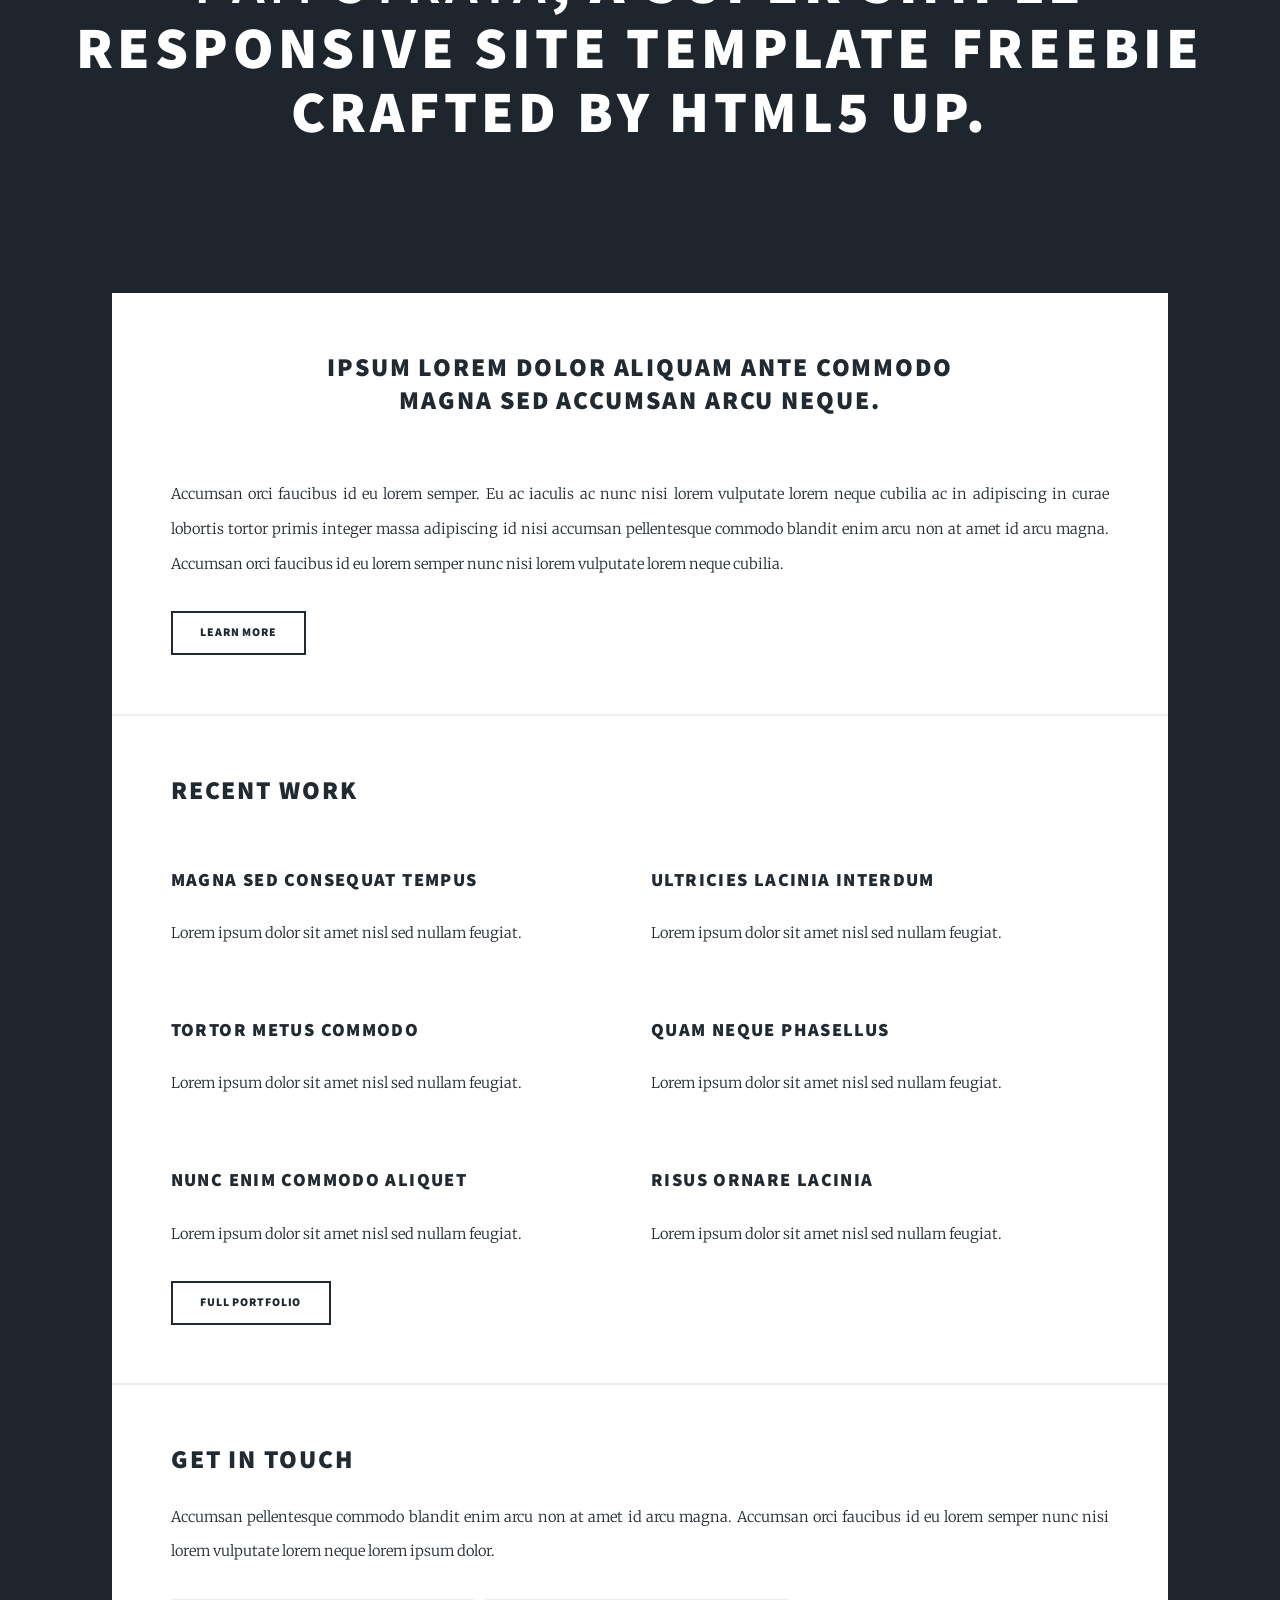
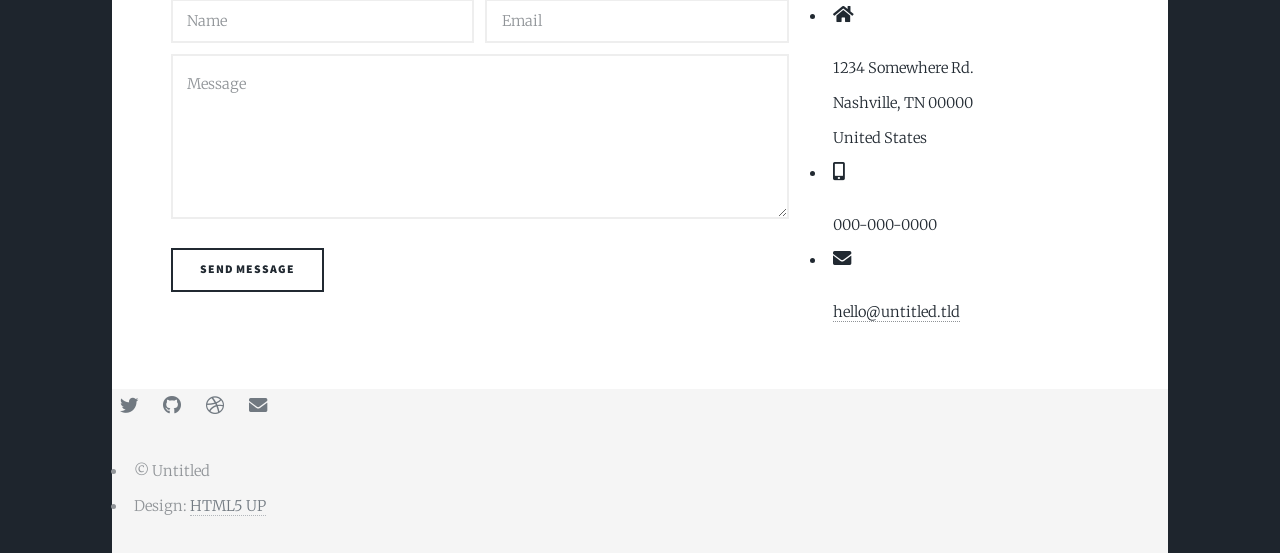
==== commit aa83ca06: "Add files via upload" ====
--- a/index.html
+++ b/index.html
@@ -1,71 +1,463 @@
-<!DOCTYPE HTML>
-<!-- Strata by HTML5 UP | Customized for Otilia Manasoiu -->
-<html>
-	<head>
-		<title>Otilia Manasoiu</title>
-		<meta charset="utf-8" />
-		<meta name="viewport" content="width=device-width, initial-scale=1" />
-		<link rel="stylesheet" href="assets/css/main.css" />
-		<noscript><link rel="stylesheet" href="assets/css/noscript.css" /></noscript>
-	</head>
-	<body class="is-preload">
-
-		<!-- Header -->
-		<header id="header">
-			<div class="inner">
-				<a href="#" class="image avatar"><img src="assets/images/avatar.jpg" alt="Otilia Manasoiu" /></a>
-				<h1><strong>Otilia Manasoiu</strong><br />
-				PhD Student in Astrophysics<br />
-				University College London</h1>
-			</div>
-		</header>
-
-		<!-- Main -->
-		<div id="main">
-
-			<section id="intro">
-				<h2>About Me</h2>
-				<p>I am a PhD student in the Astrophysics Research Group at UCL, supervised by Prof. Benjamin Joachimi. My research focuses on cosmology and the large-scale structure of the Universe, and I am involved in the DESI survey.</p>
-			</section>
-
-			<section id="research">
-				<h2>Research</h2>
-				<p>My work involves observational cosmology, cosmological inference, and analysis of large-scale structure datasets, particularly within the <strong>DESI (Dark Energy Spectroscopic Instrument)</strong> collaboration.</p>
-			</section>
-
-			<section id="interests">
-				<h2>Research Interests</h2>
-				<ul>
-					<li>Observational Cosmology</li>
-					<li>Large-Scale Structure of the Universe</li>
-					<li>DESI Survey</li>
-				</ul>
-			</section>
-
-			<section id="contact">
-				<h2>Contact</h2>
-				<p>Email: <strong>otilia.manasoiu.25@ucl.ac.uk</strong></p>
-			</section>
-
-		</div>
-
-		<!-- Footer -->
-		<footer id="footer">
-			<div class="inner">
-				<ul class="icons">
-					<li><a href="https://github.com/OtiliaIrina" class="icon brands fa-github"><span class="label">GitHub</span></a></li>
-					<li><a href="#" class="icon brands fa-linkedin"><span class="label">LinkedIn</span></a></li>
-					<li><a href="#" class="icon brands fa-orcid"><span class="label">ORCID</span></a></li>
-				</ul>
-				<p>&copy; Otilia Manasoiu. Design: <a href="https://html5up.net">HTML5 UP</a>.</p>
-			</div>
-		</footer>
-
-		<script src="assets/js/jquery.min.js"></script>
-		<script src="assets/js/browser.min.js"></script>
-		<script src="assets/js/breakpoints.min.js"></script>
-		<script src="assets/js/util.js"></script>
-		<script src="assets/js/main.js"></script>
-
-	</body>
-</html>
+<!DOCTYPE HTML>
+<!--
+	Strata by HTML5 UP
+	html5up.net | @ajlkn
+	Free for personal and commercial use under the CCA 3.0 license (html5up.net/license)
+-->
+<html>
+	<head>
+		<title>Strata by HTML5 UP</title>
+		<meta charset="utf-8" />
+		<meta name="viewport" content="width=device-width, initial-scale=1, user-scalable=no" />
+		<link rel="stylesheet" href="assets/css/main.css" />
+	</head>
+	<body class="is-preload">
+
+		<!-- Header -->
+			<header id="header">
+				<div class="inner">
+					<a href="#" class="image avatar"><img src="images/avatar.jpg" alt="" /></a>
+					<h1><strong>I am Strata</strong>, a super simple<br />
+					responsive site template freebie<br />
+					crafted by <a href="http://html5up.net">HTML5 UP</a>.</h1>
+				</div>
+			</header>
+
+		<!-- Main -->
+			<div id="main">
+
+				<!-- One -->
+					<section id="one">
+						<header class="major">
+							<h2>Ipsum lorem dolor aliquam ante commodo<br />
+							magna sed accumsan arcu neque.</h2>
+						</header>
+						<p>Accumsan orci faucibus id eu lorem semper. Eu ac iaculis ac nunc nisi lorem vulputate lorem neque cubilia ac in adipiscing in curae lobortis tortor primis integer massa adipiscing id nisi accumsan pellentesque commodo blandit enim arcu non at amet id arcu magna. Accumsan orci faucibus id eu lorem semper nunc nisi lorem vulputate lorem neque cubilia.</p>
+						<ul class="actions">
+							<li><a href="#" class="button">Learn More</a></li>
+						</ul>
+					</section>
+
+				<!-- Two -->
+					<section id="two">
+						<h2>Recent Work</h2>
+						<div class="row">
+							<article class="col-6 col-12-xsmall work-item">
+								<a href="images/fulls/01.jpg" class="image fit thumb"><img src="images/thumbs/01.jpg" alt="" /></a>
+								<h3>Magna sed consequat tempus</h3>
+								<p>Lorem ipsum dolor sit amet nisl sed nullam feugiat.</p>
+							</article>
+							<article class="col-6 col-12-xsmall work-item">
+								<a href="images/fulls/02.jpg" class="image fit thumb"><img src="images/thumbs/02.jpg" alt="" /></a>
+								<h3>Ultricies lacinia interdum</h3>
+								<p>Lorem ipsum dolor sit amet nisl sed nullam feugiat.</p>
+							</article>
+							<article class="col-6 col-12-xsmall work-item">
+								<a href="images/fulls/03.jpg" class="image fit thumb"><img src="images/thumbs/03.jpg" alt="" /></a>
+								<h3>Tortor metus commodo</h3>
+								<p>Lorem ipsum dolor sit amet nisl sed nullam feugiat.</p>
+							</article>
+							<article class="col-6 col-12-xsmall work-item">
+								<a href="images/fulls/04.jpg" class="image fit thumb"><img src="images/thumbs/04.jpg" alt="" /></a>
+								<h3>Quam neque phasellus</h3>
+								<p>Lorem ipsum dolor sit amet nisl sed nullam feugiat.</p>
+							</article>
+							<article class="col-6 col-12-xsmall work-item">
+								<a href="images/fulls/05.jpg" class="image fit thumb"><img src="images/thumbs/05.jpg" alt="" /></a>
+								<h3>Nunc enim commodo aliquet</h3>
+								<p>Lorem ipsum dolor sit amet nisl sed nullam feugiat.</p>
+							</article>
+							<article class="col-6 col-12-xsmall work-item">
+								<a href="images/fulls/06.jpg" class="image fit thumb"><img src="images/thumbs/06.jpg" alt="" /></a>
+								<h3>Risus ornare lacinia</h3>
+								<p>Lorem ipsum dolor sit amet nisl sed nullam feugiat.</p>
+							</article>
+						</div>
+						<ul class="actions">
+							<li><a href="#" class="button">Full Portfolio</a></li>
+						</ul>
+					</section>
+
+				<!-- Three -->
+					<section id="three">
+						<h2>Get In Touch</h2>
+						<p>Accumsan pellentesque commodo blandit enim arcu non at amet id arcu magna. Accumsan orci faucibus id eu lorem semper nunc nisi lorem vulputate lorem neque lorem ipsum dolor.</p>
+						<div class="row">
+							<div class="col-8 col-12-small">
+								<form method="post" action="#">
+									<div class="row gtr-uniform gtr-50">
+										<div class="col-6 col-12-xsmall"><input type="text" name="name" id="name" placeholder="Name" /></div>
+										<div class="col-6 col-12-xsmall"><input type="email" name="email" id="email" placeholder="Email" /></div>
+										<div class="col-12"><textarea name="message" id="message" placeholder="Message" rows="4"></textarea></div>
+									</div>
+								</form>
+								<ul class="actions">
+									<li><input type="submit" value="Send Message" /></li>
+								</ul>
+							</div>
+							<div class="col-4 col-12-small">
+								<ul class="labeled-icons">
+									<li>
+										<h3 class="icon solid fa-home"><span class="label">Address</span></h3>
+										1234 Somewhere Rd.<br />
+										Nashville, TN 00000<br />
+										United States
+									</li>
+									<li>
+										<h3 class="icon solid fa-mobile-alt"><span class="label">Phone</span></h3>
+										000-000-0000
+									</li>
+									<li>
+										<h3 class="icon solid fa-envelope"><span class="label">Email</span></h3>
+										<a href="#">hello@untitled.tld</a>
+									</li>
+								</ul>
+							</div>
+						</div>
+					</section>
+
+				<!-- Four -->
+				<!--
+					<section id="four">
+						<h2>Elements</h2>
+
+						<section>
+							<h4>Text</h4>
+							<p>This is <b>bold</b> and this is <strong>strong</strong>. This is <i>italic</i> and this is <em>emphasized</em>.
+							This is <sup>superscript</sup> text and this is <sub>subscript</sub> text.
+							This is <u>underlined</u> and this is code: <code>for (;;) { ... }</code>. Finally, <a href="#">this is a link</a>.</p>
+							<hr />
+							<header>
+								<h4>Heading with a Subtitle</h4>
+								<p>Lorem ipsum dolor sit amet nullam id egestas urna aliquam</p>
+							</header>
+							<p>Nunc lacinia ante nunc ac lobortis. Interdum adipiscing gravida odio porttitor sem non mi integer non faucibus ornare mi ut ante amet placerat aliquet. Volutpat eu sed ante lacinia sapien lorem accumsan varius montes viverra nibh in adipiscing blandit tempus accumsan.</p>
+							<header>
+								<h5>Heading with a Subtitle</h5>
+								<p>Lorem ipsum dolor sit amet nullam id egestas urna aliquam</p>
+							</header>
+							<p>Nunc lacinia ante nunc ac lobortis. Interdum adipiscing gravida odio porttitor sem non mi integer non faucibus ornare mi ut ante amet placerat aliquet. Volutpat eu sed ante lacinia sapien lorem accumsan varius montes viverra nibh in adipiscing blandit tempus accumsan.</p>
+							<hr />
+							<h2>Heading Level 2</h2>
+							<h3>Heading Level 3</h3>
+							<h4>Heading Level 4</h4>
+							<h5>Heading Level 5</h5>
+							<h6>Heading Level 6</h6>
+							<hr />
+							<h5>Blockquote</h5>
+							<blockquote>Fringilla nisl. Donec accumsan interdum nisi, quis tincidunt felis sagittis eget tempus euismod. Vestibulum ante ipsum primis in faucibus vestibulum. Blandit adipiscing eu felis iaculis volutpat ac adipiscing accumsan faucibus. Vestibulum ante ipsum primis in faucibus lorem ipsum dolor sit amet nullam adipiscing eu felis.</blockquote>
+							<h5>Preformatted</h5>
+							<pre><code>i = 0;
+
+while (!deck.isInOrder()) {
+print 'Iteration ' + i;
+deck.shuffle();
+i++;
+}
+
+print 'It took ' + i + ' iterations to sort the deck.';</code></pre>
+						</section>
+
+						<section>
+							<h4>Lists</h4>
+							<div class="row">
+								<div class="col-6 col-12-xsmall">
+									<h5>Unordered</h5>
+									<ul>
+										<li>Dolor pulvinar etiam magna etiam.</li>
+										<li>Sagittis adipiscing lorem eleifend.</li>
+										<li>Felis enim feugiat dolore viverra.</li>
+									</ul>
+									<h5>Alternate</h5>
+									<ul class="alt">
+										<li>Dolor pulvinar etiam magna etiam.</li>
+										<li>Sagittis adipiscing lorem eleifend.</li>
+										<li>Felis enim feugiat dolore viverra.</li>
+									</ul>
+								</div>
+								<div class="col-6 col-12-xsmall">
+									<h5>Ordered</h5>
+									<ol>
+										<li>Dolor pulvinar etiam magna etiam.</li>
+										<li>Etiam vel felis at lorem sed viverra.</li>
+										<li>Felis enim feugiat dolore viverra.</li>
+										<li>Dolor pulvinar etiam magna etiam.</li>
+										<li>Etiam vel felis at lorem sed viverra.</li>
+										<li>Felis enim feugiat dolore viverra.</li>
+									</ol>
+									<h5>Icons</h5>
+									<ul class="icons">
+										<li><a href="#" class="icon brands fa-twitter"><span class="label">Twitter</span></a></li>
+										<li><a href="#" class="icon brands fa-facebook-f"><span class="label">Facebook</span></a></li>
+										<li><a href="#" class="icon brands fa-instagram"><span class="label">Instagram</span></a></li>
+										<li><a href="#" class="icon brands fa-github"><span class="label">Github</span></a></li>
+										<li><a href="#" class="icon brands fa-dribbble"><span class="label">Dribbble</span></a></li>
+										<li><a href="#" class="icon brands fa-tumblr"><span class="label">Tumblr</span></a></li>
+									</ul>
+								</div>
+							</div>
+							<h5>Actions</h5>
+							<ul class="actions">
+								<li><a href="#" class="button primary">Default</a></li>
+								<li><a href="#" class="button">Default</a></li>
+							</ul>
+							<ul class="actions small">
+								<li><a href="#" class="button primary small">Small</a></li>
+								<li><a href="#" class="button small">Small</a></li>
+							</ul>
+							<div class="row">
+								<div class="col-6 col-12-small">
+									<ul class="actions stacked">
+										<li><a href="#" class="button primary">Default</a></li>
+										<li><a href="#" class="button">Default</a></li>
+									</ul>
+								</div>
+								<div class="col-6 col-12-small">
+									<ul class="actions stacked">
+										<li><a href="#" class="button primary small">Small</a></li>
+										<li><a href="#" class="button small">Small</a></li>
+									</ul>
+								</div>
+								<div class="col-6 col-12-small">
+									<ul class="actions stacked">
+										<li><a href="#" class="button primary fit">Default</a></li>
+										<li><a href="#" class="button fit">Default</a></li>
+									</ul>
+								</div>
+								<div class="col-6 col-12-small">
+									<ul class="actions stacked">
+										<li><a href="#" class="button primary small fit">Small</a></li>
+										<li><a href="#" class="button small fit">Small</a></li>
+									</ul>
+								</div>
+							</div>
+						</section>
+
+						<section>
+							<h4>Table</h4>
+							<h5>Default</h5>
+							<div class="table-wrapper">
+								<table>
+									<thead>
+										<tr>
+											<th>Name</th>
+											<th>Description</th>
+											<th>Price</th>
+										</tr>
+									</thead>
+									<tbody>
+										<tr>
+											<td>Item One</td>
+											<td>Ante turpis integer aliquet porttitor.</td>
+											<td>29.99</td>
+										</tr>
+										<tr>
+											<td>Item Two</td>
+											<td>Vis ac commodo adipiscing arcu aliquet.</td>
+											<td>19.99</td>
+										</tr>
+										<tr>
+											<td>Item Three</td>
+											<td> Morbi faucibus arcu accumsan lorem.</td>
+											<td>29.99</td>
+										</tr>
+										<tr>
+											<td>Item Four</td>
+											<td>Vitae integer tempus condimentum.</td>
+											<td>19.99</td>
+										</tr>
+										<tr>
+											<td>Item Five</td>
+											<td>Ante turpis integer aliquet porttitor.</td>
+											<td>29.99</td>
+										</tr>
+									</tbody>
+									<tfoot>
+										<tr>
+											<td colspan="2"></td>
+											<td>100.00</td>
+										</tr>
+									</tfoot>
+								</table>
+							</div>
+
+							<h5>Alternate</h5>
+							<div class="table-wrapper">
+								<table class="alt">
+									<thead>
+										<tr>
+											<th>Name</th>
+											<th>Description</th>
+											<th>Price</th>
+										</tr>
+									</thead>
+									<tbody>
+										<tr>
+											<td>Item One</td>
+											<td>Ante turpis integer aliquet porttitor.</td>
+											<td>29.99</td>
+										</tr>
+										<tr>
+											<td>Item Two</td>
+											<td>Vis ac commodo adipiscing arcu aliquet.</td>
+											<td>19.99</td>
+										</tr>
+										<tr>
+											<td>Item Three</td>
+											<td> Morbi faucibus arcu accumsan lorem.</td>
+											<td>29.99</td>
+										</tr>
+										<tr>
+											<td>Item Four</td>
+											<td>Vitae integer tempus condimentum.</td>
+											<td>19.99</td>
+										</tr>
+										<tr>
+											<td>Item Five</td>
+											<td>Ante turpis integer aliquet porttitor.</td>
+											<td>29.99</td>
+										</tr>
+									</tbody>
+									<tfoot>
+										<tr>
+											<td colspan="2"></td>
+											<td>100.00</td>
+										</tr>
+									</tfoot>
+								</table>
+							</div>
+						</section>
+
+						<section>
+							<h4>Buttons</h4>
+							<ul class="actions">
+								<li><a href="#" class="button primary">Primary</a></li>
+								<li><a href="#" class="button">Default</a></li>
+							</ul>
+							<ul class="actions">
+								<li><a href="#" class="button large">Large</a></li>
+								<li><a href="#" class="button">Default</a></li>
+								<li><a href="#" class="button small">Small</a></li>
+							</ul>
+							<ul class="actions fit">
+								<li><a href="#" class="button primary fit">Fit</a></li>
+								<li><a href="#" class="button fit">Fit</a></li>
+							</ul>
+							<ul class="actions fit small">
+								<li><a href="#" class="button primary fit small">Fit + Small</a></li>
+								<li><a href="#" class="button fit small">Fit + Small</a></li>
+							</ul>
+							<ul class="actions">
+								<li><a href="#" class="button primary icon solid fa-download">Icon</a></li>
+								<li><a href="#" class="button icon solid fa-download">Icon</a></li>
+							</ul>
+							<ul class="actions">
+								<li><span class="button primary disabled">Primary</span></li>
+								<li><span class="button disabled">Default</span></li>
+							</ul>
+						</section>
+
+						<section>
+							<h4>Form</h4>
+							<form method="post" action="#">
+								<div class="row gtr-uniform gtr-50">
+									<div class="col-6 col-12-xsmall">
+										<input type="text" name="demo-name" id="demo-name" value="" placeholder="Name" />
+									</div>
+									<div class="col-6 col-12-xsmall">
+										<input type="email" name="demo-email" id="demo-email" value="" placeholder="Email" />
+									</div>
+									<div class="col-12">
+										<select name="demo-category" id="demo-category">
+											<option value="">- Category -</option>
+											<option value="1">Manufacturing</option>
+											<option value="1">Shipping</option>
+											<option value="1">Administration</option>
+											<option value="1">Human Resources</option>
+										</select>
+									</div>
+									<div class="col-4 col-12-small">
+										<input type="radio" id="demo-priority-low" name="demo-priority" checked>
+										<label for="demo-priority-low">Low Priority</label>
+									</div>
+									<div class="col-4 col-12-small">
+										<input type="radio" id="demo-priority-normal" name="demo-priority">
+										<label for="demo-priority-normal">Normal Priority</label>
+									</div>
+									<div class="col-4 col-12-small">
+										<input type="radio" id="demo-priority-high" name="demo-priority">
+										<label for="demo-priority-high">High Priority</label>
+									</div>
+									<div class="col-6 col-12-small">
+										<input type="checkbox" id="demo-copy" name="demo-copy">
+										<label for="demo-copy">Email me a copy of this message</label>
+									</div>
+									<div class="col-6 col-12-small">
+										<input type="checkbox" id="demo-human" name="demo-human" checked>
+										<label for="demo-human">I am a human and not a robot</label>
+									</div>
+									<div class="col-12">
+										<textarea name="demo-message" id="demo-message" placeholder="Enter your message" rows="6"></textarea>
+									</div>
+									<div class="col-12">
+										<ul class="actions">
+											<li><input type="submit" value="Send Message" class="primary" /></li>
+											<li><input type="reset" value="Reset" /></li>
+										</ul>
+									</div>
+								</div>
+							</form>
+						</section>
+
+						<section>
+							<h4>Image</h4>
+							<h5>Fit</h5>
+							<div class="box alt">
+								<div class="row gtr-50 gtr-uniform">
+									<div class="col-12"><span class="image fit"><img src="images/fulls/05.jpg" alt="" /></span></div>
+									<div class="col-4"><span class="image fit"><img src="images/thumbs/01.jpg" alt="" /></span></div>
+									<div class="col-4"><span class="image fit"><img src="images/thumbs/02.jpg" alt="" /></span></div>
+									<div class="col-4"><span class="image fit"><img src="images/thumbs/03.jpg" alt="" /></span></div>
+									<div class="col-4"><span class="image fit"><img src="images/thumbs/04.jpg" alt="" /></span></div>
+									<div class="col-4"><span class="image fit"><img src="images/thumbs/05.jpg" alt="" /></span></div>
+									<div class="col-4"><span class="image fit"><img src="images/thumbs/06.jpg" alt="" /></span></div>
+									<div class="col-4"><span class="image fit"><img src="images/thumbs/03.jpg" alt="" /></span></div>
+									<div class="col-4"><span class="image fit"><img src="images/thumbs/02.jpg" alt="" /></span></div>
+									<div class="col-4"><span class="image fit"><img src="images/thumbs/01.jpg" alt="" /></span></div>
+								</div>
+							</div>
+							<h5>Left &amp; Right</h5>
+							<p><span class="image left"><img src="images/avatar.jpg" alt="" /></span>Fringilla nisl. Donec accumsan interdum nisi, quis tincidunt felis sagittis eget. tempus euismod. Vestibulum ante ipsum primis in faucibus vestibulum. Blandit adipiscing eu felis iaculis volutpat ac adipiscing accumsan eu faucibus. Integer ac pellentesque praesent tincidunt felis sagittis eget. tempus euismod. Vestibulum ante ipsum primis in faucibus vestibulum. Blandit adipiscing eu felis iaculis volutpat ac adipiscing accumsan eu faucibus. Integer ac pellentesque praesent. Donec accumsan interdum nisi, quis tincidunt felis sagittis eget. tempus euismod. Vestibulum ante ipsum primis in faucibus vestibulum. Blandit adipiscing eu felis iaculis volutpat ac adipiscing accumsan eu faucibus. Integer ac pellentesque praesent tincidunt felis sagittis eget. tempus euismod. Vestibulum ante ipsum primis in faucibus vestibulum. Blandit adipiscing eu felis iaculis volutpat ac adipiscing accumsan eu faucibus. Integer ac pellentesque praesent.</p>
+							<p><span class="image right"><img src="images/avatar.jpg" alt="" /></span>Fringilla nisl. Donec accumsan interdum nisi, quis tincidunt felis sagittis eget. tempus euismod. Vestibulum ante ipsum primis in faucibus vestibulum. Blandit adipiscing eu felis iaculis volutpat ac adipiscing accumsan eu faucibus. Integer ac pellentesque praesent tincidunt felis sagittis eget. tempus euismod. Vestibulum ante ipsum primis in faucibus vestibulum. Blandit adipiscing eu felis iaculis volutpat ac adipiscing accumsan eu faucibus. Integer ac pellentesque praesent. Donec accumsan interdum nisi, quis tincidunt felis sagittis eget. tempus euismod. Vestibulum ante ipsum primis in faucibus vestibulum. Blandit adipiscing eu felis iaculis volutpat ac adipiscing accumsan eu faucibus. Integer ac pellentesque praesent tincidunt felis sagittis eget. tempus euismod. Vestibulum ante ipsum primis in faucibus vestibulum. Blandit adipiscing eu felis iaculis volutpat ac adipiscing accumsan eu faucibus. Integer ac pellentesque praesent.</p>
+						</section>
+
+					</section>
+				-->
+
+			</div>
+
+		<!-- Footer -->
+			<footer id="footer">
+				<div class="inner">
+					<ul class="icons">
+						<li><a href="#" class="icon brands fa-twitter"><span class="label">Twitter</span></a></li>
+						<li><a href="#" class="icon brands fa-github"><span class="label">Github</span></a></li>
+						<li><a href="#" class="icon brands fa-dribbble"><span class="label">Dribbble</span></a></li>
+						<li><a href="#" class="icon solid fa-envelope"><span class="label">Email</span></a></li>
+					</ul>
+					<ul class="copyright">
+						<li>&copy; Untitled</li><li>Design: <a href="http://html5up.net">HTML5 UP</a></li>
+					</ul>
+				</div>
+			</footer>
+
+		<!-- Scripts -->
+			<script src="assets/js/jquery.min.js"></script>
+			<script src="assets/js/jquery.poptrox.min.js"></script>
+			<script src="assets/js/browser.min.js"></script>
+			<script src="assets/js/breakpoints.min.js"></script>
+			<script src="assets/js/util.js"></script>
+			<script src="assets/js/main.js"></script>
+
+	</body>
+</html>
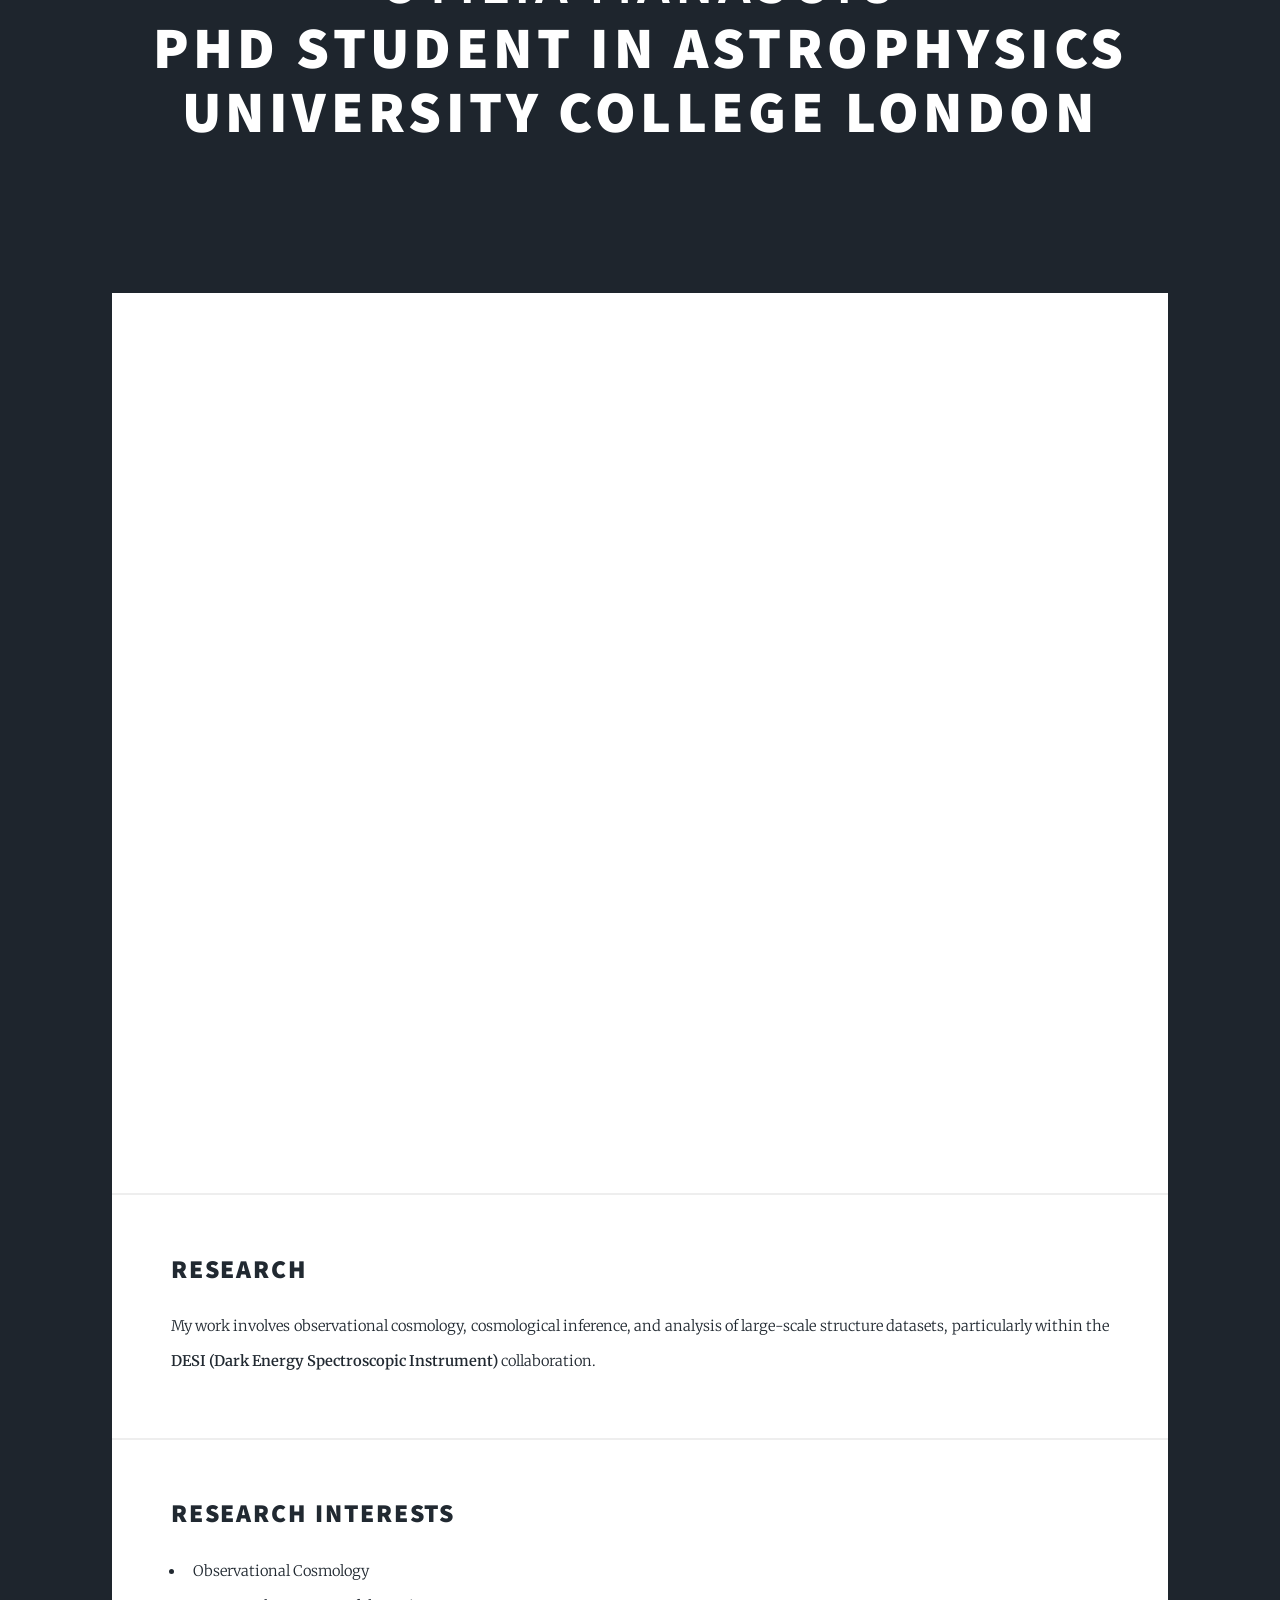
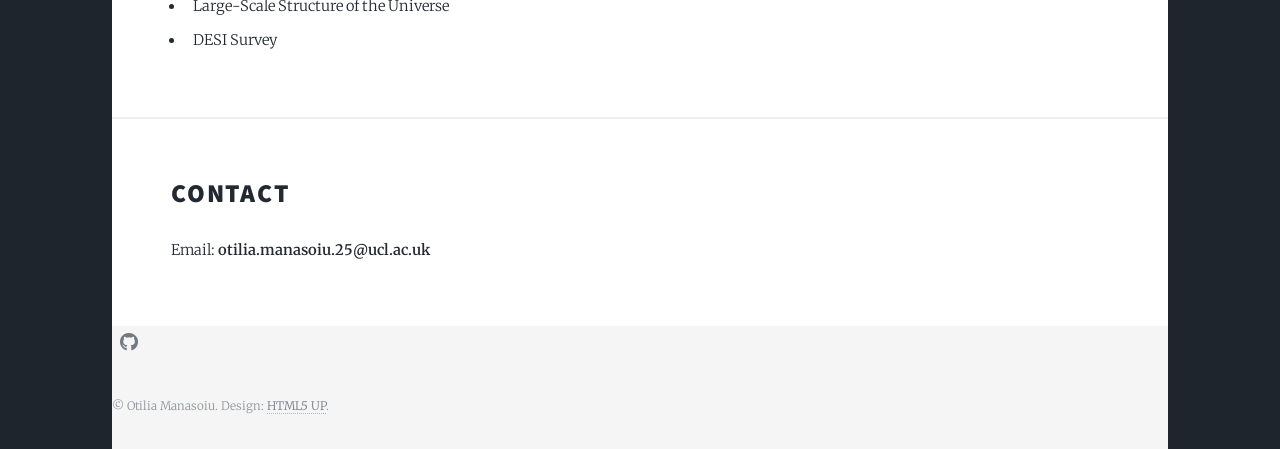
==== commit c4b2253b: "Add files via upload" ====
--- a/index.html
+++ b/index.html
@@ -1,463 +1,69 @@
-<!DOCTYPE HTML>
-<!--
-	Strata by HTML5 UP
-	html5up.net | @ajlkn
-	Free for personal and commercial use under the CCA 3.0 license (html5up.net/license)
--->
-<html>
-	<head>
-		<title>Strata by HTML5 UP</title>
-		<meta charset="utf-8" />
-		<meta name="viewport" content="width=device-width, initial-scale=1, user-scalable=no" />
-		<link rel="stylesheet" href="assets/css/main.css" />
-	</head>
-	<body class="is-preload">
-
-		<!-- Header -->
-			<header id="header">
-				<div class="inner">
-					<a href="#" class="image avatar"><img src="images/avatar.jpg" alt="" /></a>
-					<h1><strong>I am Strata</strong>, a super simple<br />
-					responsive site template freebie<br />
-					crafted by <a href="http://html5up.net">HTML5 UP</a>.</h1>
-				</div>
-			</header>
-
-		<!-- Main -->
-			<div id="main">
-
-				<!-- One -->
-					<section id="one">
-						<header class="major">
-							<h2>Ipsum lorem dolor aliquam ante commodo<br />
-							magna sed accumsan arcu neque.</h2>
-						</header>
-						<p>Accumsan orci faucibus id eu lorem semper. Eu ac iaculis ac nunc nisi lorem vulputate lorem neque cubilia ac in adipiscing in curae lobortis tortor primis integer massa adipiscing id nisi accumsan pellentesque commodo blandit enim arcu non at amet id arcu magna. Accumsan orci faucibus id eu lorem semper nunc nisi lorem vulputate lorem neque cubilia.</p>
-						<ul class="actions">
-							<li><a href="#" class="button">Learn More</a></li>
-						</ul>
-					</section>
-
-				<!-- Two -->
-					<section id="two">
-						<h2>Recent Work</h2>
-						<div class="row">
-							<article class="col-6 col-12-xsmall work-item">
-								<a href="images/fulls/01.jpg" class="image fit thumb"><img src="images/thumbs/01.jpg" alt="" /></a>
-								<h3>Magna sed consequat tempus</h3>
-								<p>Lorem ipsum dolor sit amet nisl sed nullam feugiat.</p>
-							</article>
-							<article class="col-6 col-12-xsmall work-item">
-								<a href="images/fulls/02.jpg" class="image fit thumb"><img src="images/thumbs/02.jpg" alt="" /></a>
-								<h3>Ultricies lacinia interdum</h3>
-								<p>Lorem ipsum dolor sit amet nisl sed nullam feugiat.</p>
-							</article>
-							<article class="col-6 col-12-xsmall work-item">
-								<a href="images/fulls/03.jpg" class="image fit thumb"><img src="images/thumbs/03.jpg" alt="" /></a>
-								<h3>Tortor metus commodo</h3>
-								<p>Lorem ipsum dolor sit amet nisl sed nullam feugiat.</p>
-							</article>
-							<article class="col-6 col-12-xsmall work-item">
-								<a href="images/fulls/04.jpg" class="image fit thumb"><img src="images/thumbs/04.jpg" alt="" /></a>
-								<h3>Quam neque phasellus</h3>
-								<p>Lorem ipsum dolor sit amet nisl sed nullam feugiat.</p>
-							</article>
-							<article class="col-6 col-12-xsmall work-item">
-								<a href="images/fulls/05.jpg" class="image fit thumb"><img src="images/thumbs/05.jpg" alt="" /></a>
-								<h3>Nunc enim commodo aliquet</h3>
-								<p>Lorem ipsum dolor sit amet nisl sed nullam feugiat.</p>
-							</article>
-							<article class="col-6 col-12-xsmall work-item">
-								<a href="images/fulls/06.jpg" class="image fit thumb"><img src="images/thumbs/06.jpg" alt="" /></a>
-								<h3>Risus ornare lacinia</h3>
-								<p>Lorem ipsum dolor sit amet nisl sed nullam feugiat.</p>
-							</article>
-						</div>
-						<ul class="actions">
-							<li><a href="#" class="button">Full Portfolio</a></li>
-						</ul>
-					</section>
-
-				<!-- Three -->
-					<section id="three">
-						<h2>Get In Touch</h2>
-						<p>Accumsan pellentesque commodo blandit enim arcu non at amet id arcu magna. Accumsan orci faucibus id eu lorem semper nunc nisi lorem vulputate lorem neque lorem ipsum dolor.</p>
-						<div class="row">
-							<div class="col-8 col-12-small">
-								<form method="post" action="#">
-									<div class="row gtr-uniform gtr-50">
-										<div class="col-6 col-12-xsmall"><input type="text" name="name" id="name" placeholder="Name" /></div>
-										<div class="col-6 col-12-xsmall"><input type="email" name="email" id="email" placeholder="Email" /></div>
-										<div class="col-12"><textarea name="message" id="message" placeholder="Message" rows="4"></textarea></div>
-									</div>
-								</form>
-								<ul class="actions">
-									<li><input type="submit" value="Send Message" /></li>
-								</ul>
-							</div>
-							<div class="col-4 col-12-small">
-								<ul class="labeled-icons">
-									<li>
-										<h3 class="icon solid fa-home"><span class="label">Address</span></h3>
-										1234 Somewhere Rd.<br />
-										Nashville, TN 00000<br />
-										United States
-									</li>
-									<li>
-										<h3 class="icon solid fa-mobile-alt"><span class="label">Phone</span></h3>
-										000-000-0000
-									</li>
-									<li>
-										<h3 class="icon solid fa-envelope"><span class="label">Email</span></h3>
-										<a href="#">hello@untitled.tld</a>
-									</li>
-								</ul>
-							</div>
-						</div>
-					</section>
-
-				<!-- Four -->
-				<!--
-					<section id="four">
-						<h2>Elements</h2>
-
-						<section>
-							<h4>Text</h4>
-							<p>This is <b>bold</b> and this is <strong>strong</strong>. This is <i>italic</i> and this is <em>emphasized</em>.
-							This is <sup>superscript</sup> text and this is <sub>subscript</sub> text.
-							This is <u>underlined</u> and this is code: <code>for (;;) { ... }</code>. Finally, <a href="#">this is a link</a>.</p>
-							<hr />
-							<header>
-								<h4>Heading with a Subtitle</h4>
-								<p>Lorem ipsum dolor sit amet nullam id egestas urna aliquam</p>
-							</header>
-							<p>Nunc lacinia ante nunc ac lobortis. Interdum adipiscing gravida odio porttitor sem non mi integer non faucibus ornare mi ut ante amet placerat aliquet. Volutpat eu sed ante lacinia sapien lorem accumsan varius montes viverra nibh in adipiscing blandit tempus accumsan.</p>
-							<header>
-								<h5>Heading with a Subtitle</h5>
-								<p>Lorem ipsum dolor sit amet nullam id egestas urna aliquam</p>
-							</header>
-							<p>Nunc lacinia ante nunc ac lobortis. Interdum adipiscing gravida odio porttitor sem non mi integer non faucibus ornare mi ut ante amet placerat aliquet. Volutpat eu sed ante lacinia sapien lorem accumsan varius montes viverra nibh in adipiscing blandit tempus accumsan.</p>
-							<hr />
-							<h2>Heading Level 2</h2>
-							<h3>Heading Level 3</h3>
-							<h4>Heading Level 4</h4>
-							<h5>Heading Level 5</h5>
-							<h6>Heading Level 6</h6>
-							<hr />
-							<h5>Blockquote</h5>
-							<blockquote>Fringilla nisl. Donec accumsan interdum nisi, quis tincidunt felis sagittis eget tempus euismod. Vestibulum ante ipsum primis in faucibus vestibulum. Blandit adipiscing eu felis iaculis volutpat ac adipiscing accumsan faucibus. Vestibulum ante ipsum primis in faucibus lorem ipsum dolor sit amet nullam adipiscing eu felis.</blockquote>
-							<h5>Preformatted</h5>
-							<pre><code>i = 0;
-
-while (!deck.isInOrder()) {
-print 'Iteration ' + i;
-deck.shuffle();
-i++;
-}
-
-print 'It took ' + i + ' iterations to sort the deck.';</code></pre>
-						</section>
-
-						<section>
-							<h4>Lists</h4>
-							<div class="row">
-								<div class="col-6 col-12-xsmall">
-									<h5>Unordered</h5>
-									<ul>
-										<li>Dolor pulvinar etiam magna etiam.</li>
-										<li>Sagittis adipiscing lorem eleifend.</li>
-										<li>Felis enim feugiat dolore viverra.</li>
-									</ul>
-									<h5>Alternate</h5>
-									<ul class="alt">
-										<li>Dolor pulvinar etiam magna etiam.</li>
-										<li>Sagittis adipiscing lorem eleifend.</li>
-										<li>Felis enim feugiat dolore viverra.</li>
-									</ul>
-								</div>
-								<div class="col-6 col-12-xsmall">
-									<h5>Ordered</h5>
-									<ol>
-										<li>Dolor pulvinar etiam magna etiam.</li>
-										<li>Etiam vel felis at lorem sed viverra.</li>
-										<li>Felis enim feugiat dolore viverra.</li>
-										<li>Dolor pulvinar etiam magna etiam.</li>
-										<li>Etiam vel felis at lorem sed viverra.</li>
-										<li>Felis enim feugiat dolore viverra.</li>
-									</ol>
-									<h5>Icons</h5>
-									<ul class="icons">
-										<li><a href="#" class="icon brands fa-twitter"><span class="label">Twitter</span></a></li>
-										<li><a href="#" class="icon brands fa-facebook-f"><span class="label">Facebook</span></a></li>
-										<li><a href="#" class="icon brands fa-instagram"><span class="label">Instagram</span></a></li>
-										<li><a href="#" class="icon brands fa-github"><span class="label">Github</span></a></li>
-										<li><a href="#" class="icon brands fa-dribbble"><span class="label">Dribbble</span></a></li>
-										<li><a href="#" class="icon brands fa-tumblr"><span class="label">Tumblr</span></a></li>
-									</ul>
-								</div>
-							</div>
-							<h5>Actions</h5>
-							<ul class="actions">
-								<li><a href="#" class="button primary">Default</a></li>
-								<li><a href="#" class="button">Default</a></li>
-							</ul>
-							<ul class="actions small">
-								<li><a href="#" class="button primary small">Small</a></li>
-								<li><a href="#" class="button small">Small</a></li>
-							</ul>
-							<div class="row">
-								<div class="col-6 col-12-small">
-									<ul class="actions stacked">
-										<li><a href="#" class="button primary">Default</a></li>
-										<li><a href="#" class="button">Default</a></li>
-									</ul>
-								</div>
-								<div class="col-6 col-12-small">
-									<ul class="actions stacked">
-										<li><a href="#" class="button primary small">Small</a></li>
-										<li><a href="#" class="button small">Small</a></li>
-									</ul>
-								</div>
-								<div class="col-6 col-12-small">
-									<ul class="actions stacked">
-										<li><a href="#" class="button primary fit">Default</a></li>
-										<li><a href="#" class="button fit">Default</a></li>
-									</ul>
-								</div>
-								<div class="col-6 col-12-small">
-									<ul class="actions stacked">
-										<li><a href="#" class="button primary small fit">Small</a></li>
-										<li><a href="#" class="button small fit">Small</a></li>
-									</ul>
-								</div>
-							</div>
-						</section>
-
-						<section>
-							<h4>Table</h4>
-							<h5>Default</h5>
-							<div class="table-wrapper">
-								<table>
-									<thead>
-										<tr>
-											<th>Name</th>
-											<th>Description</th>
-											<th>Price</th>
-										</tr>
-									</thead>
-									<tbody>
-										<tr>
-											<td>Item One</td>
-											<td>Ante turpis integer aliquet porttitor.</td>
-											<td>29.99</td>
-										</tr>
-										<tr>
-											<td>Item Two</td>
-											<td>Vis ac commodo adipiscing arcu aliquet.</td>
-											<td>19.99</td>
-										</tr>
-										<tr>
-											<td>Item Three</td>
-											<td> Morbi faucibus arcu accumsan lorem.</td>
-											<td>29.99</td>
-										</tr>
-										<tr>
-											<td>Item Four</td>
-											<td>Vitae integer tempus condimentum.</td>
-											<td>19.99</td>
-										</tr>
-										<tr>
-											<td>Item Five</td>
-											<td>Ante turpis integer aliquet porttitor.</td>
-											<td>29.99</td>
-										</tr>
-									</tbody>
-									<tfoot>
-										<tr>
-											<td colspan="2"></td>
-											<td>100.00</td>
-										</tr>
-									</tfoot>
-								</table>
-							</div>
-
-							<h5>Alternate</h5>
-							<div class="table-wrapper">
-								<table class="alt">
-									<thead>
-										<tr>
-											<th>Name</th>
-											<th>Description</th>
-											<th>Price</th>
-										</tr>
-									</thead>
-									<tbody>
-										<tr>
-											<td>Item One</td>
-											<td>Ante turpis integer aliquet porttitor.</td>
-											<td>29.99</td>
-										</tr>
-										<tr>
-											<td>Item Two</td>
-											<td>Vis ac commodo adipiscing arcu aliquet.</td>
-											<td>19.99</td>
-										</tr>
-										<tr>
-											<td>Item Three</td>
-											<td> Morbi faucibus arcu accumsan lorem.</td>
-											<td>29.99</td>
-										</tr>
-										<tr>
-											<td>Item Four</td>
-											<td>Vitae integer tempus condimentum.</td>
-											<td>19.99</td>
-										</tr>
-										<tr>
-											<td>Item Five</td>
-											<td>Ante turpis integer aliquet porttitor.</td>
-											<td>29.99</td>
-										</tr>
-									</tbody>
-									<tfoot>
-										<tr>
-											<td colspan="2"></td>
-											<td>100.00</td>
-										</tr>
-									</tfoot>
-								</table>
-							</div>
-						</section>
-
-						<section>
-							<h4>Buttons</h4>
-							<ul class="actions">
-								<li><a href="#" class="button primary">Primary</a></li>
-								<li><a href="#" class="button">Default</a></li>
-							</ul>
-							<ul class="actions">
-								<li><a href="#" class="button large">Large</a></li>
-								<li><a href="#" class="button">Default</a></li>
-								<li><a href="#" class="button small">Small</a></li>
-							</ul>
-							<ul class="actions fit">
-								<li><a href="#" class="button primary fit">Fit</a></li>
-								<li><a href="#" class="button fit">Fit</a></li>
-							</ul>
-							<ul class="actions fit small">
-								<li><a href="#" class="button primary fit small">Fit + Small</a></li>
-								<li><a href="#" class="button fit small">Fit + Small</a></li>
-							</ul>
-							<ul class="actions">
-								<li><a href="#" class="button primary icon solid fa-download">Icon</a></li>
-								<li><a href="#" class="button icon solid fa-download">Icon</a></li>
-							</ul>
-							<ul class="actions">
-								<li><span class="button primary disabled">Primary</span></li>
-								<li><span class="button disabled">Default</span></li>
-							</ul>
-						</section>
-
-						<section>
-							<h4>Form</h4>
-							<form method="post" action="#">
-								<div class="row gtr-uniform gtr-50">
-									<div class="col-6 col-12-xsmall">
-										<input type="text" name="demo-name" id="demo-name" value="" placeholder="Name" />
-									</div>
-									<div class="col-6 col-12-xsmall">
-										<input type="email" name="demo-email" id="demo-email" value="" placeholder="Email" />
-									</div>
-									<div class="col-12">
-										<select name="demo-category" id="demo-category">
-											<option value="">- Category -</option>
-											<option value="1">Manufacturing</option>
-											<option value="1">Shipping</option>
-											<option value="1">Administration</option>
-											<option value="1">Human Resources</option>
-										</select>
-									</div>
-									<div class="col-4 col-12-small">
-										<input type="radio" id="demo-priority-low" name="demo-priority" checked>
-										<label for="demo-priority-low">Low Priority</label>
-									</div>
-									<div class="col-4 col-12-small">
-										<input type="radio" id="demo-priority-normal" name="demo-priority">
-										<label for="demo-priority-normal">Normal Priority</label>
-									</div>
-									<div class="col-4 col-12-small">
-										<input type="radio" id="demo-priority-high" name="demo-priority">
-										<label for="demo-priority-high">High Priority</label>
-									</div>
-									<div class="col-6 col-12-small">
-										<input type="checkbox" id="demo-copy" name="demo-copy">
-										<label for="demo-copy">Email me a copy of this message</label>
-									</div>
-									<div class="col-6 col-12-small">
-										<input type="checkbox" id="demo-human" name="demo-human" checked>
-										<label for="demo-human">I am a human and not a robot</label>
-									</div>
-									<div class="col-12">
-										<textarea name="demo-message" id="demo-message" placeholder="Enter your message" rows="6"></textarea>
-									</div>
-									<div class="col-12">
-										<ul class="actions">
-											<li><input type="submit" value="Send Message" class="primary" /></li>
-											<li><input type="reset" value="Reset" /></li>
-										</ul>
-									</div>
-								</div>
-							</form>
-						</section>
-
-						<section>
-							<h4>Image</h4>
-							<h5>Fit</h5>
-							<div class="box alt">
-								<div class="row gtr-50 gtr-uniform">
-									<div class="col-12"><span class="image fit"><img src="images/fulls/05.jpg" alt="" /></span></div>
-									<div class="col-4"><span class="image fit"><img src="images/thumbs/01.jpg" alt="" /></span></div>
-									<div class="col-4"><span class="image fit"><img src="images/thumbs/02.jpg" alt="" /></span></div>
-									<div class="col-4"><span class="image fit"><img src="images/thumbs/03.jpg" alt="" /></span></div>
-									<div class="col-4"><span class="image fit"><img src="images/thumbs/04.jpg" alt="" /></span></div>
-									<div class="col-4"><span class="image fit"><img src="images/thumbs/05.jpg" alt="" /></span></div>
-									<div class="col-4"><span class="image fit"><img src="images/thumbs/06.jpg" alt="" /></span></div>
-									<div class="col-4"><span class="image fit"><img src="images/thumbs/03.jpg" alt="" /></span></div>
-									<div class="col-4"><span class="image fit"><img src="images/thumbs/02.jpg" alt="" /></span></div>
-									<div class="col-4"><span class="image fit"><img src="images/thumbs/01.jpg" alt="" /></span></div>
-								</div>
-							</div>
-							<h5>Left &amp; Right</h5>
-							<p><span class="image left"><img src="images/avatar.jpg" alt="" /></span>Fringilla nisl. Donec accumsan interdum nisi, quis tincidunt felis sagittis eget. tempus euismod. Vestibulum ante ipsum primis in faucibus vestibulum. Blandit adipiscing eu felis iaculis volutpat ac adipiscing accumsan eu faucibus. Integer ac pellentesque praesent tincidunt felis sagittis eget. tempus euismod. Vestibulum ante ipsum primis in faucibus vestibulum. Blandit adipiscing eu felis iaculis volutpat ac adipiscing accumsan eu faucibus. Integer ac pellentesque praesent. Donec accumsan interdum nisi, quis tincidunt felis sagittis eget. tempus euismod. Vestibulum ante ipsum primis in faucibus vestibulum. Blandit adipiscing eu felis iaculis volutpat ac adipiscing accumsan eu faucibus. Integer ac pellentesque praesent tincidunt felis sagittis eget. tempus euismod. Vestibulum ante ipsum primis in faucibus vestibulum. Blandit adipiscing eu felis iaculis volutpat ac adipiscing accumsan eu faucibus. Integer ac pellentesque praesent.</p>
-							<p><span class="image right"><img src="images/avatar.jpg" alt="" /></span>Fringilla nisl. Donec accumsan interdum nisi, quis tincidunt felis sagittis eget. tempus euismod. Vestibulum ante ipsum primis in faucibus vestibulum. Blandit adipiscing eu felis iaculis volutpat ac adipiscing accumsan eu faucibus. Integer ac pellentesque praesent tincidunt felis sagittis eget. tempus euismod. Vestibulum ante ipsum primis in faucibus vestibulum. Blandit adipiscing eu felis iaculis volutpat ac adipiscing accumsan eu faucibus. Integer ac pellentesque praesent. Donec accumsan interdum nisi, quis tincidunt felis sagittis eget. tempus euismod. Vestibulum ante ipsum primis in faucibus vestibulum. Blandit adipiscing eu felis iaculis volutpat ac adipiscing accumsan eu faucibus. Integer ac pellentesque praesent tincidunt felis sagittis eget. tempus euismod. Vestibulum ante ipsum primis in faucibus vestibulum. Blandit adipiscing eu felis iaculis volutpat ac adipiscing accumsan eu faucibus. Integer ac pellentesque praesent.</p>
-						</section>
-
-					</section>
-				-->
-
-			</div>
-
-		<!-- Footer -->
-			<footer id="footer">
-				<div class="inner">
-					<ul class="icons">
-						<li><a href="#" class="icon brands fa-twitter"><span class="label">Twitter</span></a></li>
-						<li><a href="#" class="icon brands fa-github"><span class="label">Github</span></a></li>
-						<li><a href="#" class="icon brands fa-dribbble"><span class="label">Dribbble</span></a></li>
-						<li><a href="#" class="icon solid fa-envelope"><span class="label">Email</span></a></li>
-					</ul>
-					<ul class="copyright">
-						<li>&copy; Untitled</li><li>Design: <a href="http://html5up.net">HTML5 UP</a></li>
-					</ul>
-				</div>
-			</footer>
-
-		<!-- Scripts -->
-			<script src="assets/js/jquery.min.js"></script>
-			<script src="assets/js/jquery.poptrox.min.js"></script>
-			<script src="assets/js/browser.min.js"></script>
-			<script src="assets/js/breakpoints.min.js"></script>
-			<script src="assets/js/util.js"></script>
-			<script src="assets/js/main.js"></script>
-
-	</body>
-</html>+<!DOCTYPE HTML>
+<!-- Strata by HTML5 UP | html5up.net | License: html5up.net/license -->
+<html>
+	<head>
+		<title>Otilia Manasoiu</title>
+		<meta charset="utf-8" />
+		<meta name="viewport" content="width=device-width, initial-scale=1" />
+		<link rel="stylesheet" href="assets/css/main.css" />
+		<noscript><link rel="stylesheet" href="assets/css/noscript.css" /></noscript>
+	</head>
+	<body class="is-preload">
+
+		<!-- Header -->
+		<header id="header">
+			<div class="inner">
+				<a href="#" class="image avatar"><img src="assets/images/avatar.jpg" alt="profile" /></a>
+				<h1><strong>Otilia Manasoiu</strong><br />
+				PhD Student in Astrophysics<br />
+				University College London</h1>
+			</div>
+		</header>
+
+		<!-- Main -->
+		<div id="main">
+
+			<section id="intro">
+				<h2>About Me</h2>
+				<p>I am a PhD student in the Astrophysics Research Group at UCL, supervised by Prof. Benjamin Joachimi. My research focuses on cosmology and the large-scale structure of the Universe, and I am involved in the DESI survey.</p>
+			</section>
+
+			<section id="research">
+				<h2>Research</h2>
+				<p>My work involves observational cosmology, cosmological inference, and analysis of large-scale structure datasets, particularly within the <strong>DESI (Dark Energy Spectroscopic Instrument)</strong> collaboration.</p>
+			</section>
+
+			<section id="interests">
+				<h2>Research Interests</h2>
+				<ul>
+					<li>Observational Cosmology</li>
+					<li>Large-Scale Structure of the Universe</li>
+					<li>DESI Survey</li>
+				</ul>
+			</section>
+
+			<section id="contact">
+				<h2>Contact</h2>
+				<p>Email: <strong>otilia.manasoiu.25@ucl.ac.uk</strong></p>
+			</section>
+
+		</div>
+
+		<!-- Footer -->
+		<footer id="footer">
+			<div class="inner">
+				<ul class="icons">
+					<li><a href="#" class="icon brands fa-github"><span class="label">GitHub</span></a></li>
+				</ul>
+				<p>&copy; Otilia Manasoiu. Design: <a href="https://html5up.net">HTML5 UP</a>.</p>
+			</div>
+		</footer>
+
+		<script src="assets/js/jquery.min.js"></script>
+		<script src="assets/js/browser.min.js"></script>
+		<script src="assets/js/breakpoints.min.js"></script>
+		<script src="assets/js/util.js"></script>
+		<script src="assets/js/main.js"></script>
+
+	</body>
+</html>
--- a/assets/css/noscript.css
+++ b/assets/css/noscript.css
@@ -0,0 +1,36 @@
+@import url(font-awesome.min.css);
+
+/*
+	Massively by HTML5 UP
+	html5up.net | @ajlkn
+	Free for personal and commercial use under the CCA 3.0 license (html5up.net/license)
+*/
+
+/* Wrapper */
+
+	#wrapper {
+		background-color: #212931;
+		background-image: url("../../images/overlay.png"), linear-gradient(0deg, rgba(0, 0, 0, 0.1), rgba(0, 0, 0, 0.1)), url("../../images/bg.jpg");
+		background-size: auto,								auto,														100% auto;
+		background-position: center,								center,														top center;
+		background-repeat: repeat,								no-repeat,													no-repeat;
+		background-attachment: fixed,								fixed,														fixed;
+	}
+
+		#wrapper.fade-in:before {
+			display: none;
+		}
+
+/* Intro */
+
+	body.is-preload #intro {
+		opacity: 1;
+	}
+
+		body.is-preload #intro:not(.hidden) + #header + #nav {
+			-moz-transform: none;
+			-webkit-transform: none;
+			-ms-transform: none;
+			transform: none;
+			opacity: 1;
+		}
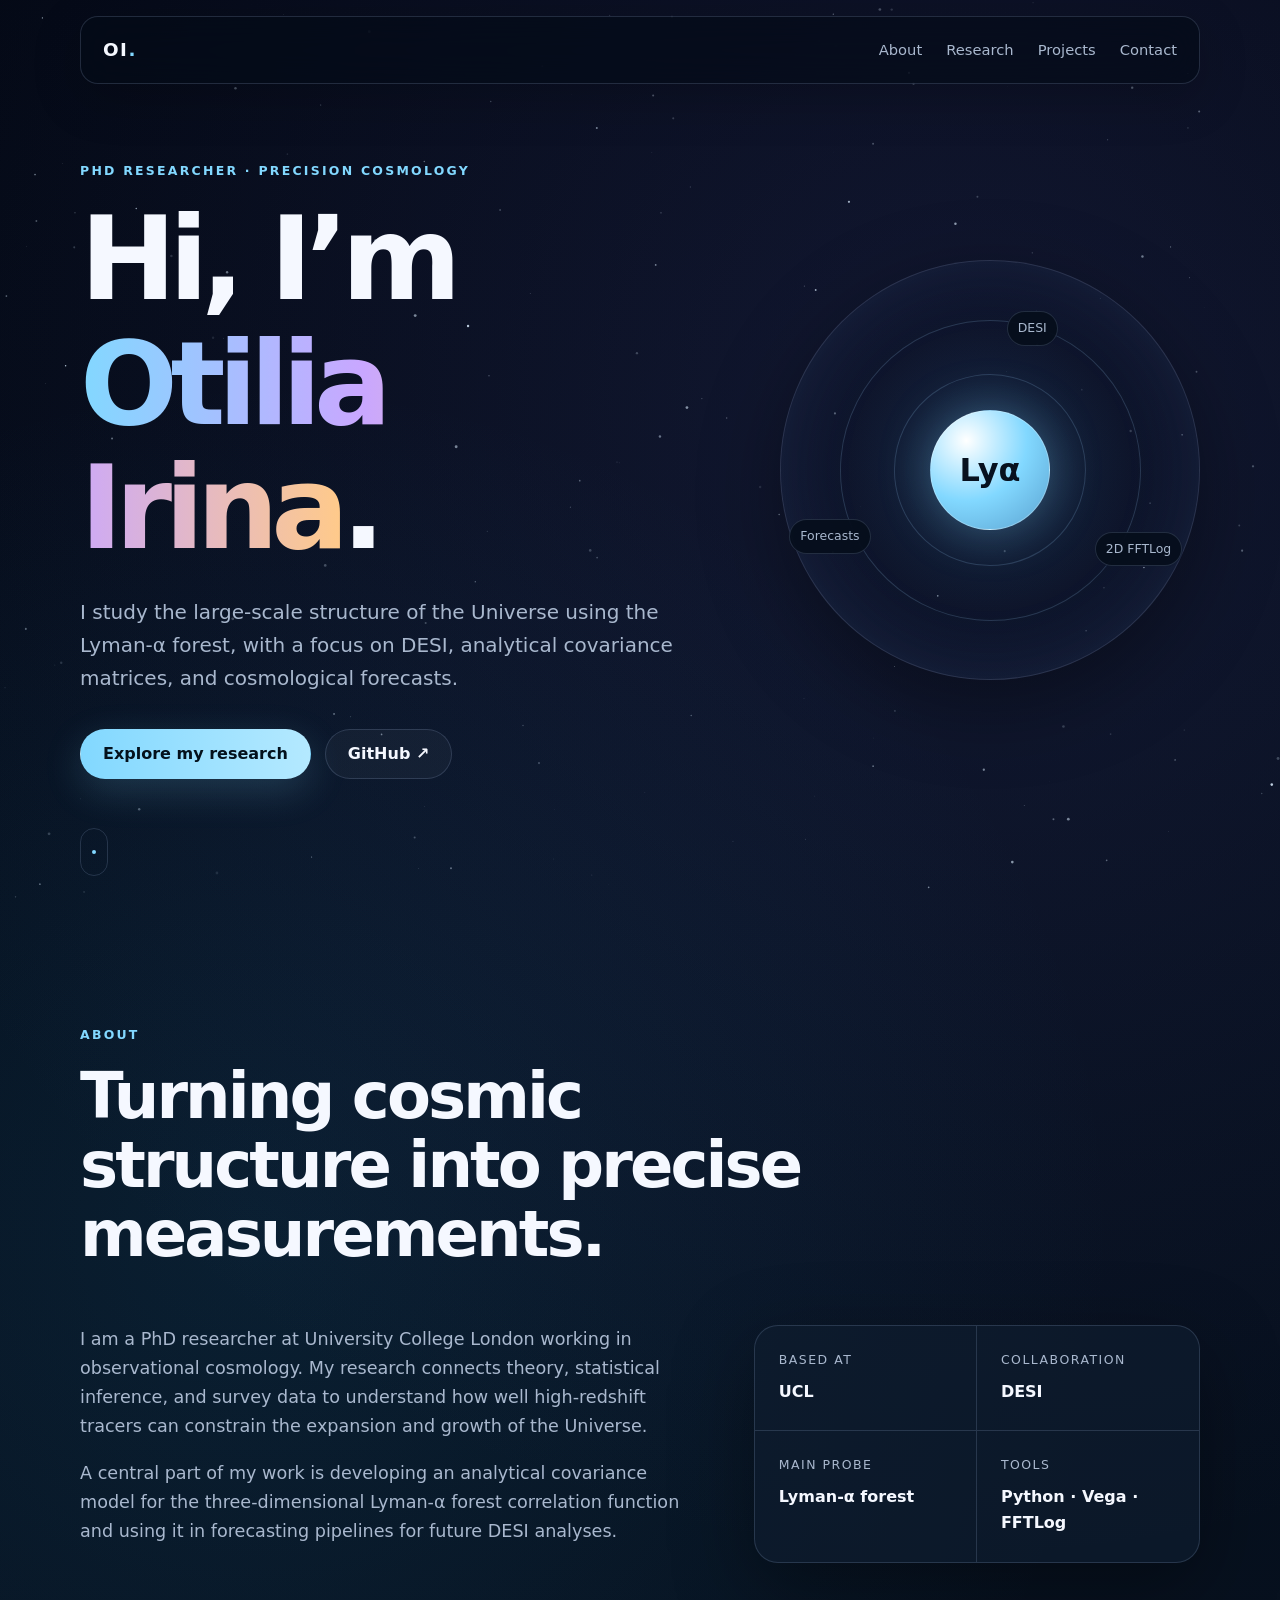
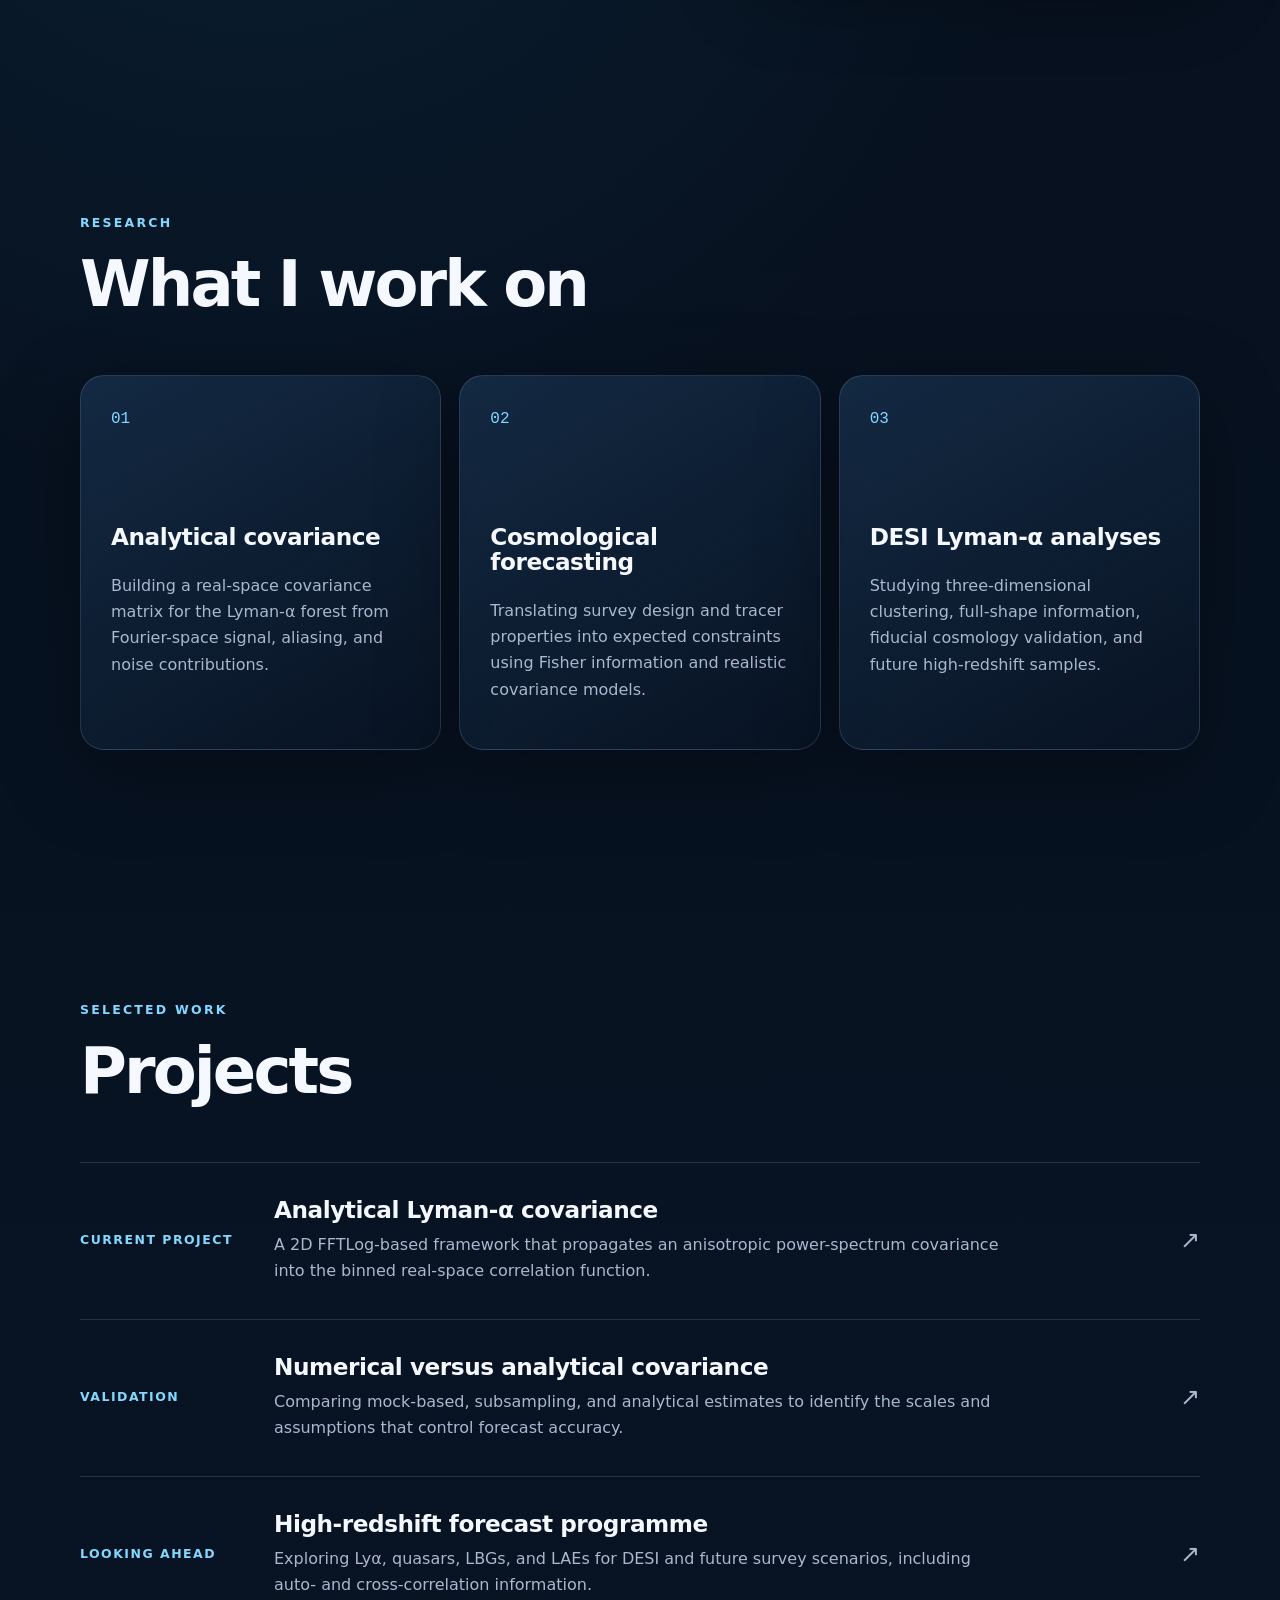
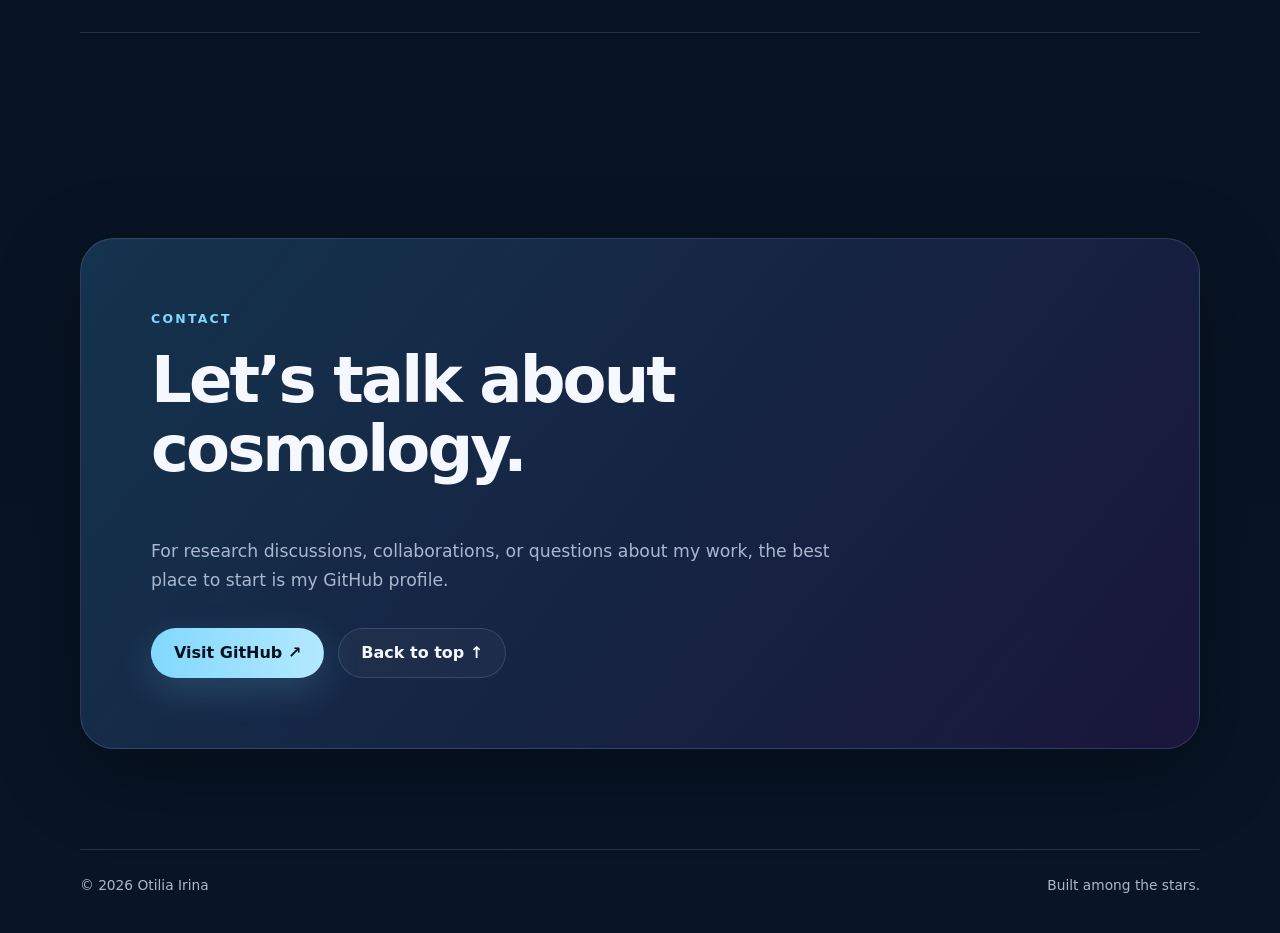
==== commit 50b4d2e6: "Add files via upload" ====
--- a/index.html
+++ b/index.html
@@ -1,69 +1,182 @@
-<!DOCTYPE HTML>
-<!-- Strata by HTML5 UP | html5up.net | License: html5up.net/license -->
-<html>
-	<head>
-		<title>Otilia Manasoiu</title>
-		<meta charset="utf-8" />
-		<meta name="viewport" content="width=device-width, initial-scale=1" />
-		<link rel="stylesheet" href="assets/css/main.css" />
-		<noscript><link rel="stylesheet" href="assets/css/noscript.css" /></noscript>
-	</head>
-	<body class="is-preload">
+<!DOCTYPE html>
+<html lang="en">
+<head>
+  <meta charset="UTF-8" />
+  <meta name="viewport" content="width=device-width, initial-scale=1.0" />
+  <meta name="description" content="Otilia Irina — PhD researcher in cosmology working on the Lyman-alpha forest, DESI, analytical covariances, and forecasting." />
+  <meta name="theme-color" content="#07111f" />
+  <title>Otilia Irina | Cosmology</title>
+  <link rel="stylesheet" href="styles.css" />
+</head>
+<body>
+  <canvas id="starfield" aria-hidden="true"></canvas>
+  <div id="shooting-stars" aria-hidden="true"></div>
 
-		<!-- Header -->
-		<header id="header">
-			<div class="inner">
-				<a href="#" class="image avatar"><img src="assets/images/avatar.jpg" alt="profile" /></a>
-				<h1><strong>Otilia Manasoiu</strong><br />
-				PhD Student in Astrophysics<br />
-				University College London</h1>
-			</div>
-		</header>
+  <header class="site-header">
+    <a class="brand" href="#home" aria-label="Home">OI<span class="brand-dot">.</span></a>
+    <button class="nav-toggle" type="button" aria-expanded="false" aria-controls="site-nav">
+      <span class="sr-only">Open navigation</span>
+      <span></span><span></span><span></span>
+    </button>
+    <nav id="site-nav" class="site-nav" aria-label="Primary navigation">
+      <a href="#about">About</a>
+      <a href="#research">Research</a>
+      <a href="#projects">Projects</a>
+      <a href="#contact">Contact</a>
+    </nav>
+  </header>
 
-		<!-- Main -->
-		<div id="main">
+  <main>
+    <section id="home" class="hero section-shell">
+      <div class="hero-copy reveal">
+        <p class="eyebrow">PhD researcher · precision cosmology</p>
+        <h1>Hi, I’m <span>Otilia Irina</span>.</h1>
+        <p class="hero-text">
+          I study the large-scale structure of the Universe using the Lyman-α forest,
+          with a focus on DESI, analytical covariance matrices, and cosmological forecasts.
+        </p>
+        <div class="hero-actions">
+          <a class="button button-primary" href="#research">Explore my research</a>
+          <a class="button button-ghost" href="https://github.com/OtiliaIrina" target="_blank" rel="noreferrer">GitHub ↗</a>
+        </div>
+      </div>
 
-			<section id="intro">
-				<h2>About Me</h2>
-				<p>I am a PhD student in the Astrophysics Research Group at UCL, supervised by Prof. Benjamin Joachimi. My research focuses on cosmology and the large-scale structure of the Universe, and I am involved in the DESI survey.</p>
-			</section>
+      <div class="orbit-card reveal" aria-label="Research themes">
+        <div class="orbit orbit-one"></div>
+        <div class="orbit orbit-two"></div>
+        <div class="planet planet-main">Lyα</div>
+        <span class="satellite satellite-one">DESI</span>
+        <span class="satellite satellite-two">2D FFTLog</span>
+        <span class="satellite satellite-three">Forecasts</span>
+      </div>
 
-			<section id="research">
-				<h2>Research</h2>
-				<p>My work involves observational cosmology, cosmological inference, and analysis of large-scale structure datasets, particularly within the <strong>DESI (Dark Energy Spectroscopic Instrument)</strong> collaboration.</p>
-			</section>
+      <a class="scroll-cue" href="#about" aria-label="Scroll to About section">
+        <span></span>
+      </a>
+    </section>
 
-			<section id="interests">
-				<h2>Research Interests</h2>
-				<ul>
-					<li>Observational Cosmology</li>
-					<li>Large-Scale Structure of the Universe</li>
-					<li>DESI Survey</li>
-				</ul>
-			</section>
+    <section id="about" class="content-section section-shell">
+      <div class="section-heading reveal">
+        <p class="eyebrow">About</p>
+        <h2>Turning cosmic structure into precise measurements.</h2>
+      </div>
+      <div class="about-grid">
+        <div class="about-copy reveal">
+          <p>
+            I am a PhD researcher at University College London working in observational
+            cosmology. My research connects theory, statistical inference, and survey data
+            to understand how well high-redshift tracers can constrain the expansion and
+            growth of the Universe.
+          </p>
+          <p>
+            A central part of my work is developing an analytical covariance model for
+            the three-dimensional Lyman-α forest correlation function and using it in
+            forecasting pipelines for future DESI analyses.
+          </p>
+        </div>
+        <div class="facts reveal">
+          <div><span>Based at</span><strong>UCL</strong></div>
+          <div><span>Collaboration</span><strong>DESI</strong></div>
+          <div><span>Main probe</span><strong>Lyman-α forest</strong></div>
+          <div><span>Tools</span><strong>Python · Vega · FFTLog</strong></div>
+        </div>
+      </div>
+    </section>
 
-			<section id="contact">
-				<h2>Contact</h2>
-				<p>Email: <strong>otilia.manasoiu.25@ucl.ac.uk</strong></p>
-			</section>
+    <section id="research" class="content-section section-shell">
+      <div class="section-heading reveal">
+        <p class="eyebrow">Research</p>
+        <h2>What I work on</h2>
+      </div>
+      <div class="card-grid">
+        <article class="research-card reveal">
+          <span class="card-index">01</span>
+          <h3>Analytical covariance</h3>
+          <p>
+            Building a real-space covariance matrix for the Lyman-α forest from Fourier-space
+            signal, aliasing, and noise contributions.
+          </p>
+        </article>
+        <article class="research-card reveal">
+          <span class="card-index">02</span>
+          <h3>Cosmological forecasting</h3>
+          <p>
+            Translating survey design and tracer properties into expected constraints using
+            Fisher information and realistic covariance models.
+          </p>
+        </article>
+        <article class="research-card reveal">
+          <span class="card-index">03</span>
+          <h3>DESI Lyman-α analyses</h3>
+          <p>
+            Studying three-dimensional clustering, full-shape information, fiducial cosmology
+            validation, and future high-redshift samples.
+          </p>
+        </article>
+      </div>
+    </section>
 
-		</div>
+    <section id="projects" class="content-section section-shell">
+      <div class="section-heading reveal">
+        <p class="eyebrow">Selected work</p>
+        <h2>Projects</h2>
+      </div>
+      <div class="project-list">
+        <article class="project reveal">
+          <div class="project-meta">Current project</div>
+          <div>
+            <h3>Analytical Lyman-α covariance</h3>
+            <p>
+              A 2D FFTLog-based framework that propagates an anisotropic power-spectrum
+              covariance into the binned real-space correlation function.
+            </p>
+          </div>
+          <span class="project-arrow">↗</span>
+        </article>
+        <article class="project reveal">
+          <div class="project-meta">Validation</div>
+          <div>
+            <h3>Numerical versus analytical covariance</h3>
+            <p>
+              Comparing mock-based, subsampling, and analytical estimates to identify the
+              scales and assumptions that control forecast accuracy.
+            </p>
+          </div>
+          <span class="project-arrow">↗</span>
+        </article>
+        <article class="project reveal">
+          <div class="project-meta">Looking ahead</div>
+          <div>
+            <h3>High-redshift forecast programme</h3>
+            <p>
+              Exploring Lyα, quasars, LBGs, and LAEs for DESI and future survey scenarios,
+              including auto- and cross-correlation information.
+            </p>
+          </div>
+          <span class="project-arrow">↗</span>
+        </article>
+      </div>
+    </section>
 
-		<!-- Footer -->
-		<footer id="footer">
-			<div class="inner">
-				<ul class="icons">
-					<li><a href="#" class="icon brands fa-github"><span class="label">GitHub</span></a></li>
-				</ul>
-				<p>&copy; Otilia Manasoiu. Design: <a href="https://html5up.net">HTML5 UP</a>.</p>
-			</div>
-		</footer>
+    <section id="contact" class="contact-section section-shell reveal">
+      <p class="eyebrow">Contact</p>
+      <h2>Let’s talk about cosmology.</h2>
+      <p>
+        For research discussions, collaborations, or questions about my work, the best place
+        to start is my GitHub profile.
+      </p>
+      <div class="hero-actions">
+        <a class="button button-primary" href="https://github.com/OtiliaIrina" target="_blank" rel="noreferrer">Visit GitHub ↗</a>
+        <a class="button button-ghost" href="#home">Back to top ↑</a>
+      </div>
+    </section>
+  </main>
 
-		<script src="assets/js/jquery.min.js"></script>
-		<script src="assets/js/browser.min.js"></script>
-		<script src="assets/js/breakpoints.min.js"></script>
-		<script src="assets/js/util.js"></script>
-		<script src="assets/js/main.js"></script>
+  <footer class="site-footer section-shell">
+    <span>© <span id="year"></span> Otilia Irina</span>
+    <span>Built among the stars.</span>
+  </footer>
 
-	</body>
+  <script src="stars.js"></script>
+</body>
 </html>
--- a/styles.css
+++ b/styles.css
@@ -0,0 +1,391 @@
+:root {
+  --bg: #07111f;
+  --bg-deep: #030814;
+  --surface: rgba(14, 28, 47, 0.72);
+  --surface-strong: rgba(17, 37, 61, 0.92);
+  --text: #f5f8ff;
+  --muted: #a9b8ce;
+  --line: rgba(188, 211, 255, 0.16);
+  --accent: #82d8ff;
+  --accent-2: #c9a7ff;
+  --accent-3: #ffca8a;
+  --shadow: 0 24px 80px rgba(0, 0, 0, 0.35);
+  --max: 1120px;
+}
+
+* { box-sizing: border-box; }
+html { scroll-behavior: smooth; }
+body {
+  margin: 0;
+  min-height: 100vh;
+  color: var(--text);
+  background:
+    radial-gradient(circle at 75% 10%, rgba(82, 86, 172, 0.18), transparent 30%),
+    radial-gradient(circle at 20% 30%, rgba(32, 130, 178, 0.14), transparent 28%),
+    linear-gradient(180deg, var(--bg-deep), var(--bg) 40%, #081526);
+  font-family: Inter, ui-sans-serif, system-ui, -apple-system, BlinkMacSystemFont, "Segoe UI", sans-serif;
+  line-height: 1.65;
+  overflow-x: hidden;
+}
+
+a { color: inherit; }
+button, a { -webkit-tap-highlight-color: transparent; }
+
+#starfield,
+#shooting-stars {
+  position: fixed;
+  inset: 0;
+  width: 100%;
+  height: 100%;
+  pointer-events: none;
+}
+#starfield { z-index: -3; }
+#shooting-stars { z-index: -2; overflow: hidden; }
+
+.shooting-star {
+  position: absolute;
+  width: var(--length, 140px);
+  height: 1px;
+  opacity: 0;
+  transform: rotate(-25deg);
+  background: linear-gradient(90deg, transparent, rgba(255,255,255,.95));
+  filter: drop-shadow(0 0 6px rgba(144, 221, 255, .9));
+  animation: shoot var(--duration, 1.3s) linear var(--delay, 0s) infinite;
+}
+.shooting-star::after {
+  content: "";
+  position: absolute;
+  right: 0;
+  top: 50%;
+  width: 4px;
+  height: 4px;
+  border-radius: 50%;
+  background: white;
+  transform: translate(50%, -50%);
+  box-shadow: 0 0 12px rgba(176, 230, 255, 1);
+}
+
+@keyframes shoot {
+  0% { opacity: 0; transform: translate3d(0,0,0) rotate(-25deg); }
+  8% { opacity: 1; }
+  72% { opacity: 1; }
+  100% { opacity: 0; transform: translate3d(-55vw, 28vw, 0) rotate(-25deg); }
+}
+
+.site-header {
+  position: fixed;
+  top: 0;
+  left: 50%;
+  z-index: 20;
+  display: flex;
+  align-items: center;
+  justify-content: space-between;
+  width: min(calc(100% - 32px), var(--max));
+  padding: 18px 22px;
+  margin-top: 16px;
+  transform: translateX(-50%);
+  border: 1px solid var(--line);
+  border-radius: 18px;
+  background: rgba(4, 12, 24, 0.66);
+  box-shadow: 0 14px 50px rgba(0,0,0,.2);
+  backdrop-filter: blur(18px);
+}
+
+.brand {
+  font-size: 1.15rem;
+  font-weight: 800;
+  text-decoration: none;
+  letter-spacing: .08em;
+}
+.brand-dot { color: var(--accent); }
+
+.site-nav { display: flex; gap: 24px; }
+.site-nav a {
+  position: relative;
+  color: var(--muted);
+  font-size: .92rem;
+  text-decoration: none;
+  transition: color .2s ease;
+}
+.site-nav a::after {
+  content: "";
+  position: absolute;
+  right: 0;
+  bottom: -7px;
+  left: 0;
+  height: 1px;
+  background: var(--accent);
+  transform: scaleX(0);
+  transform-origin: left;
+  transition: transform .2s ease;
+}
+.site-nav a:hover, .site-nav a:focus-visible { color: var(--text); }
+.site-nav a:hover::after, .site-nav a:focus-visible::after { transform: scaleX(1); }
+
+.nav-toggle { display: none; }
+.section-shell { width: min(calc(100% - 40px), var(--max)); margin-inline: auto; }
+
+.hero {
+  position: relative;
+  display: grid;
+  grid-template-columns: 1.2fr .8fr;
+  gap: 70px;
+  align-items: center;
+  min-height: 100vh;
+  padding-top: 120px;
+  padding-bottom: 80px;
+}
+
+.eyebrow {
+  margin: 0 0 16px;
+  color: var(--accent);
+  font-size: .78rem;
+  font-weight: 700;
+  letter-spacing: .18em;
+  text-transform: uppercase;
+}
+
+h1, h2, h3 { margin-top: 0; line-height: 1.08; }
+h1 {
+  max-width: 800px;
+  margin-bottom: 26px;
+  font-size: clamp(3.6rem, 9vw, 7.6rem);
+  letter-spacing: -.065em;
+}
+h1 span {
+  color: transparent;
+  background: linear-gradient(90deg, var(--accent), var(--accent-2), var(--accent-3));
+  background-clip: text;
+  -webkit-background-clip: text;
+}
+h2 { font-size: clamp(2.3rem, 5vw, 4.8rem); letter-spacing: -.045em; }
+h3 { font-size: 1.45rem; letter-spacing: -.02em; }
+
+.hero-text {
+  max-width: 700px;
+  color: var(--muted);
+  font-size: clamp(1.05rem, 2vw, 1.25rem);
+}
+.hero-actions { display: flex; flex-wrap: wrap; gap: 14px; margin-top: 34px; }
+.button {
+  display: inline-flex;
+  align-items: center;
+  justify-content: center;
+  min-height: 50px;
+  padding: 0 22px;
+  border: 1px solid transparent;
+  border-radius: 999px;
+  font-weight: 700;
+  text-decoration: none;
+  transition: transform .2s ease, box-shadow .2s ease, background .2s ease;
+}
+.button:hover, .button:focus-visible { transform: translateY(-2px); }
+.button-primary {
+  color: #04111c;
+  background: linear-gradient(90deg, var(--accent), #b4e9ff);
+  box-shadow: 0 12px 38px rgba(130, 216, 255, .18);
+}
+.button-ghost { border-color: var(--line); background: rgba(255,255,255,.035); }
+
+.orbit-card {
+  position: relative;
+  aspect-ratio: 1;
+  max-width: 430px;
+  width: 100%;
+  margin-inline: auto;
+  border: 1px solid var(--line);
+  border-radius: 50%;
+  background: radial-gradient(circle, rgba(39, 106, 142, .22), rgba(8, 19, 34, .2) 48%, transparent 70%);
+  box-shadow: inset 0 0 80px rgba(97, 183, 255, .08), var(--shadow);
+}
+.orbit {
+  position: absolute;
+  inset: 14%;
+  border: 1px solid rgba(160, 209, 255, .18);
+  border-radius: 50%;
+  transform: rotate(27deg);
+}
+.orbit-two { inset: 27%; transform: rotate(-31deg); }
+.planet {
+  position: absolute;
+  top: 50%; left: 50%;
+  display: grid;
+  place-items: center;
+  width: 120px; height: 120px;
+  transform: translate(-50%, -50%);
+  border: 1px solid rgba(255,255,255,.25);
+  border-radius: 50%;
+  color: #07111f;
+  font-size: 2rem;
+  font-weight: 900;
+  background: radial-gradient(circle at 30% 25%, #fff, var(--accent) 50%, #5aa1cf);
+  box-shadow: 0 0 50px rgba(130,216,255,.35);
+}
+.satellite {
+  position: absolute;
+  padding: 6px 10px;
+  border: 1px solid var(--line);
+  border-radius: 999px;
+  color: var(--muted);
+  font-size: .78rem;
+  background: rgba(5, 14, 27, .85);
+  backdrop-filter: blur(10px);
+}
+.satellite-one { top: 12%; left: 54%; }
+.satellite-two { right: 4%; bottom: 27%; }
+.satellite-three { left: 2%; bottom: 30%; }
+
+.scroll-cue {
+  position: absolute;
+  bottom: 24px;
+  left: 0;
+  display: grid;
+  place-items: center;
+  width: 28px; height: 48px;
+  border: 1px solid var(--line);
+  border-radius: 999px;
+}
+.scroll-cue span {
+  width: 4px; height: 4px;
+  border-radius: 50%;
+  background: var(--accent);
+  animation: scroll 1.8s ease infinite;
+}
+@keyframes scroll { 0%,100% { transform: translateY(-7px); opacity: .4; } 50% { transform: translateY(7px); opacity: 1; } }
+
+.content-section { padding: 125px 0; }
+.section-heading { max-width: 820px; margin-bottom: 56px; }
+.section-heading h2 { margin-bottom: 0; }
+.about-grid { display: grid; grid-template-columns: 1.15fr .85fr; gap: 70px; }
+.about-copy { color: var(--muted); font-size: 1.1rem; }
+.about-copy p:first-child { margin-top: 0; }
+.facts {
+  display: grid;
+  grid-template-columns: 1fr 1fr;
+  border: 1px solid var(--line);
+  border-radius: 24px;
+  overflow: hidden;
+  background: var(--surface);
+  box-shadow: var(--shadow);
+}
+.facts div { padding: 24px; border-right: 1px solid var(--line); border-bottom: 1px solid var(--line); }
+.facts div:nth-child(2n) { border-right: 0; }
+.facts div:nth-last-child(-n+2) { border-bottom: 0; }
+.facts span, .facts strong { display: block; }
+.facts span { margin-bottom: 8px; color: var(--muted); font-size: .78rem; text-transform: uppercase; letter-spacing: .12em; }
+
+.card-grid { display: grid; grid-template-columns: repeat(3, 1fr); gap: 18px; }
+.research-card {
+  min-height: 330px;
+  padding: 30px;
+  border: 1px solid var(--line);
+  border-radius: 24px;
+  background: linear-gradient(150deg, rgba(23, 47, 75, .8), rgba(8, 20, 36, .66));
+  box-shadow: var(--shadow);
+  transition: transform .25s ease, border-color .25s ease;
+}
+.research-card:hover { transform: translateY(-7px); border-color: rgba(130,216,255,.42); }
+.card-index { display: block; margin-bottom: 92px; color: var(--accent); font-family: ui-monospace, SFMono-Regular, Menlo, monospace; }
+.research-card p { color: var(--muted); }
+
+.project-list { border-top: 1px solid var(--line); }
+.project {
+  display: grid;
+  grid-template-columns: 160px 1fr 60px;
+  gap: 34px;
+  align-items: center;
+  padding: 34px 0;
+  border-bottom: 1px solid var(--line);
+  transition: padding .2s ease, background .2s ease;
+}
+.project:hover { padding-inline: 20px; background: rgba(255,255,255,.025); }
+.project-meta { color: var(--accent); font-size: .78rem; font-weight: 700; letter-spacing: .12em; text-transform: uppercase; }
+.project h3 { margin-bottom: 10px; }
+.project p { max-width: 740px; margin: 0; color: var(--muted); }
+.project-arrow { justify-self: end; font-size: 1.5rem; color: var(--muted); }
+
+.contact-section {
+  margin-top: 80px;
+  margin-bottom: 100px;
+  padding: 70px;
+  border: 1px solid var(--line);
+  border-radius: 34px;
+  background: linear-gradient(130deg, rgba(25, 64, 94, .72), rgba(36, 24, 73, .6));
+  box-shadow: var(--shadow);
+}
+.contact-section h2 { max-width: 800px; }
+.contact-section > p:not(.eyebrow) { max-width: 720px; color: var(--muted); font-size: 1.08rem; }
+
+.site-footer {
+  display: flex;
+  justify-content: space-between;
+  padding: 24px 0 36px;
+  border-top: 1px solid var(--line);
+  color: var(--muted);
+  font-size: .86rem;
+}
+
+.reveal { opacity: 0; transform: translateY(24px); transition: opacity .75s ease, transform .75s ease; }
+.reveal.visible { opacity: 1; transform: none; }
+
+.sr-only {
+  position: absolute;
+  width: 1px; height: 1px;
+  padding: 0; margin: -1px;
+  overflow: hidden;
+  clip: rect(0,0,0,0);
+  white-space: nowrap;
+  border: 0;
+}
+
+:focus-visible { outline: 2px solid var(--accent); outline-offset: 4px; }
+
+@media (max-width: 860px) {
+  .hero { grid-template-columns: 1fr; gap: 50px; padding-top: 150px; }
+  .orbit-card { max-width: 340px; }
+  .about-grid, .card-grid { grid-template-columns: 1fr; }
+  .project { grid-template-columns: 1fr 40px; }
+  .project-meta { grid-column: 1 / -1; }
+  .card-index { margin-bottom: 54px; }
+  .research-card { min-height: 260px; }
+}
+
+@media (max-width: 680px) {
+  .site-header { padding: 14px 16px; }
+  .nav-toggle {
+    display: grid;
+    gap: 4px;
+    width: 42px; height: 42px;
+    place-content: center;
+    border: 1px solid var(--line);
+    border-radius: 12px;
+    background: transparent;
+  }
+  .nav-toggle span:not(.sr-only) { display: block; width: 18px; height: 1px; background: var(--text); }
+  .site-nav {
+    position: absolute;
+    top: calc(100% + 10px);
+    right: 0;
+    display: none;
+    flex-direction: column;
+    width: min(250px, calc(100vw - 32px));
+    padding: 20px;
+    border: 1px solid var(--line);
+    border-radius: 16px;
+    background: rgba(4, 12, 24, .96);
+  }
+  .site-nav.open { display: flex; }
+  h1 { font-size: clamp(3.3rem, 18vw, 5.2rem); }
+  .content-section { padding: 90px 0; }
+  .facts { grid-template-columns: 1fr; }
+  .facts div { border-right: 0; border-bottom: 1px solid var(--line) !important; }
+  .facts div:last-child { border-bottom: 0 !important; }
+  .contact-section { padding: 38px 24px; border-radius: 24px; }
+  .site-footer { flex-direction: column; gap: 8px; }
+}
+
+@media (prefers-reduced-motion: reduce) {
+  html { scroll-behavior: auto; }
+  *, *::before, *::after { animation-duration: .01ms !important; animation-iteration-count: 1 !important; transition-duration: .01ms !important; }
+  .reveal { opacity: 1; transform: none; }
+}
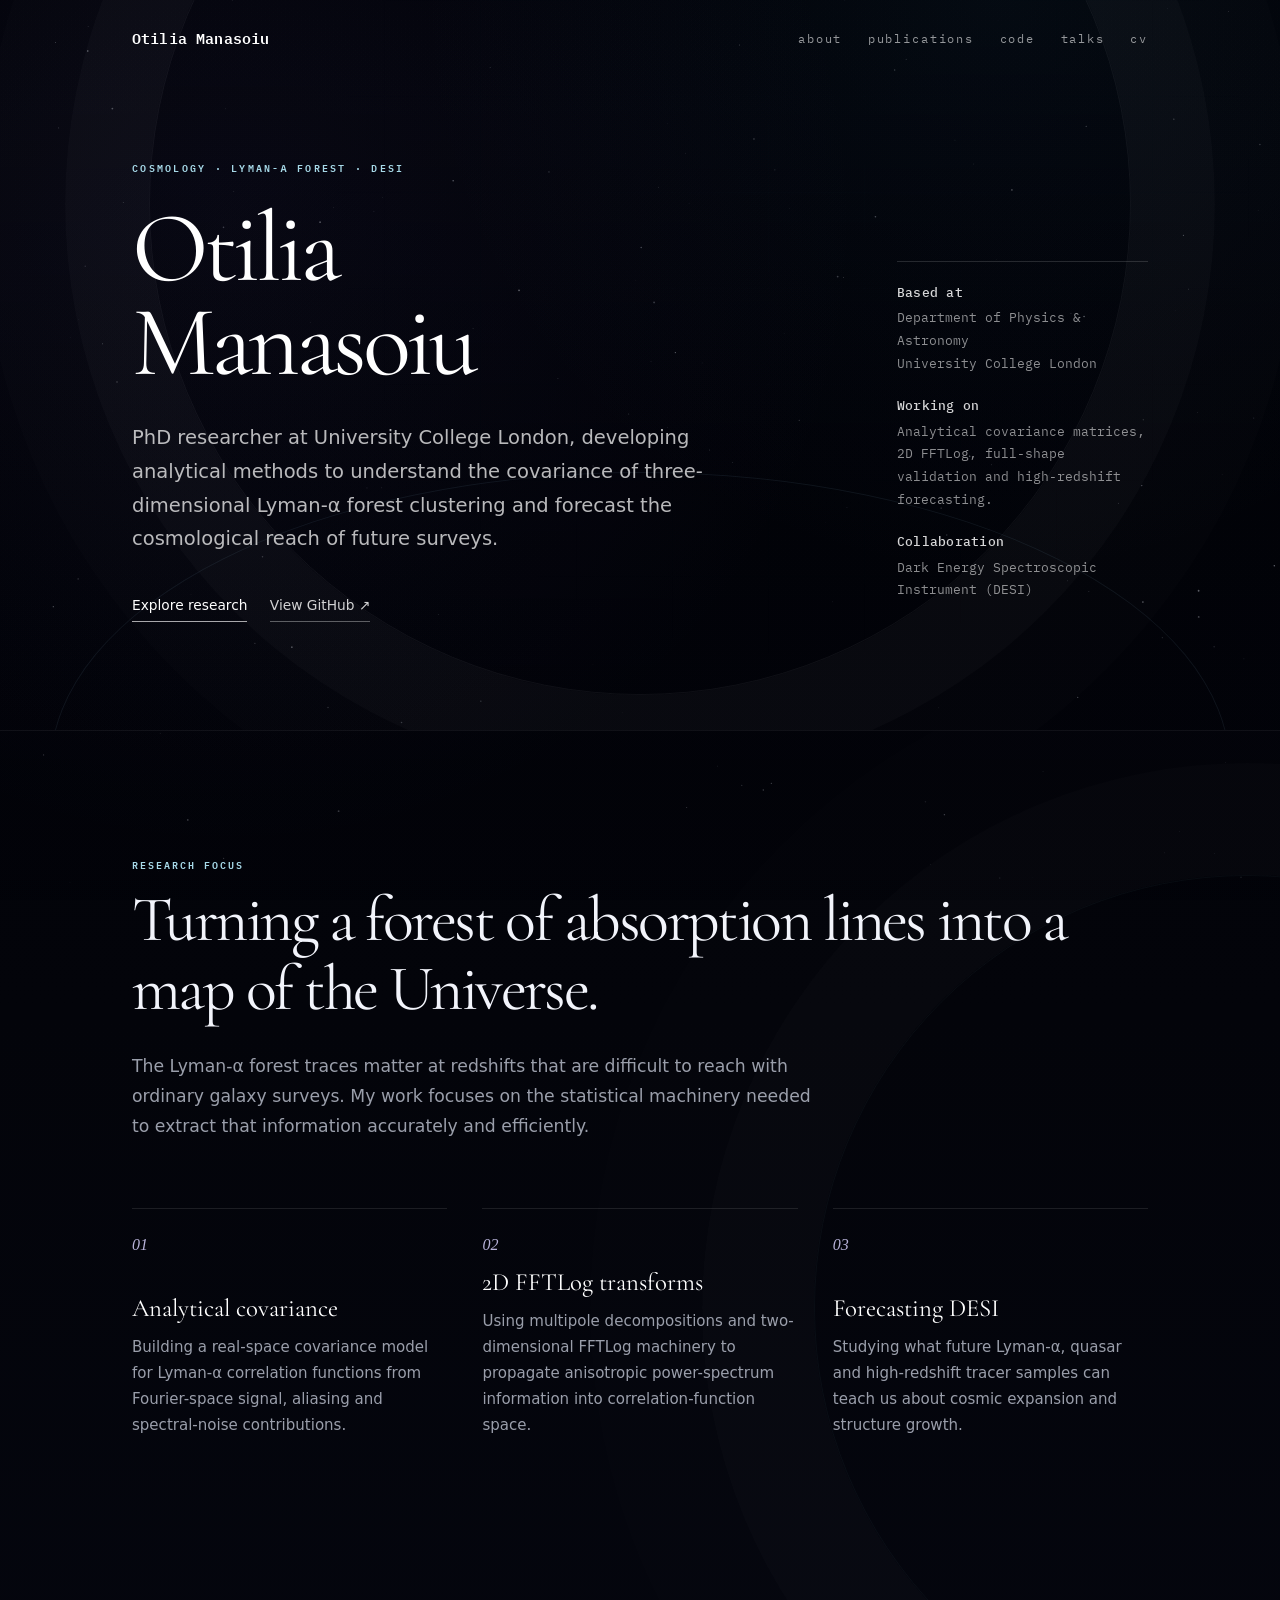
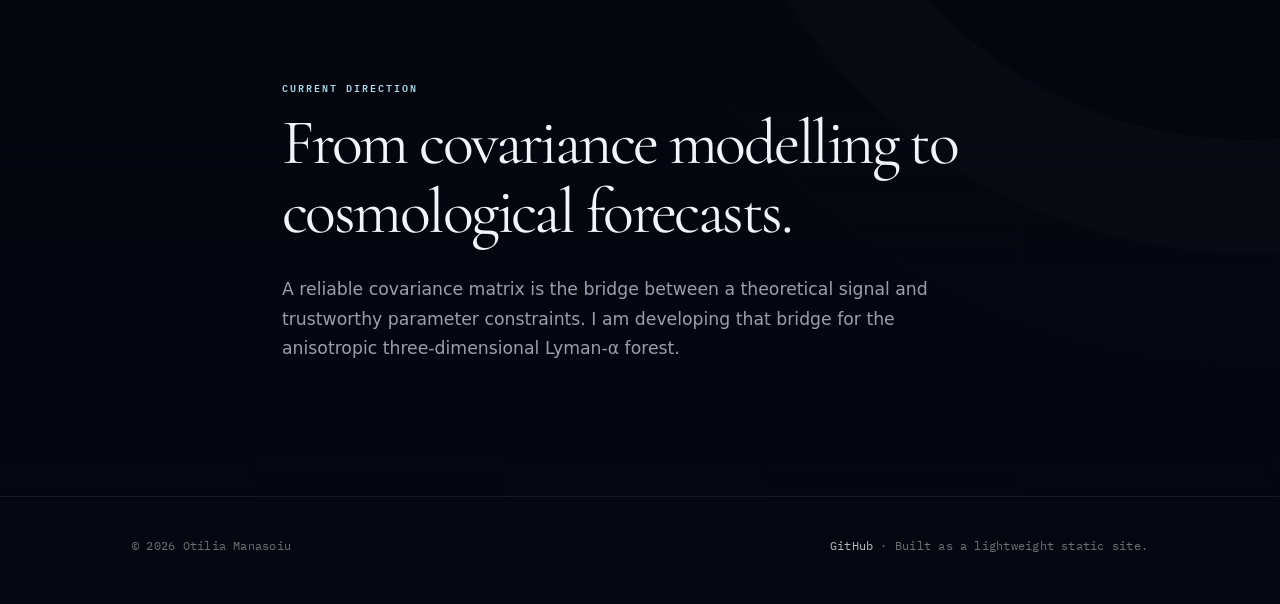
==== commit b4df71dd: "Add files via upload" ====
--- a/index.html
+++ b/index.html
@@ -1,182 +1,53 @@
-<!DOCTYPE html>
+<!doctype html>
 <html lang="en">
 <head>
-  <meta charset="UTF-8" />
-  <meta name="viewport" content="width=device-width, initial-scale=1.0" />
-  <meta name="description" content="Otilia Irina — PhD researcher in cosmology working on the Lyman-alpha forest, DESI, analytical covariances, and forecasting." />
-  <meta name="theme-color" content="#07111f" />
-  <title>Otilia Irina | Cosmology</title>
-  <link rel="stylesheet" href="styles.css" />
+  <meta charset="utf-8">
+  <meta name="viewport" content="width=device-width, initial-scale=1">
+  <meta name="description" content="Otilia Manasoiu is a PhD researcher working on Lyman-alpha forest cosmology, covariance modelling and DESI forecasts.">
+  <meta name="theme-color" content="#050611">
+  <title>Otilia Manasoiu — Cosmology</title>
+  <link rel="preconnect" href="https://fonts.googleapis.com">
+  <link rel="preconnect" href="https://fonts.gstatic.com" crossorigin>
+  <link href="https://fonts.googleapis.com/css2?family=Cormorant+Garamond:wght@400;500&family=IBM+Plex+Mono:wght@400;500&display=swap" rel="stylesheet">
+  <link rel="stylesheet" href="styles.css">
 </head>
 <body>
-  <canvas id="starfield" aria-hidden="true"></canvas>
-  <div id="shooting-stars" aria-hidden="true"></div>
-
-  <header class="site-header">
-    <a class="brand" href="#home" aria-label="Home">OI<span class="brand-dot">.</span></a>
-    <button class="nav-toggle" type="button" aria-expanded="false" aria-controls="site-nav">
-      <span class="sr-only">Open navigation</span>
-      <span></span><span></span><span></span>
-    </button>
-    <nav id="site-nav" class="site-nav" aria-label="Primary navigation">
-      <a href="#about">About</a>
-      <a href="#research">Research</a>
-      <a href="#projects">Projects</a>
-      <a href="#contact">Contact</a>
-    </nav>
-  </header>
-
-  <main>
-    <section id="home" class="hero section-shell">
-      <div class="hero-copy reveal">
-        <p class="eyebrow">PhD researcher · precision cosmology</p>
-        <h1>Hi, I’m <span>Otilia Irina</span>.</h1>
-        <p class="hero-text">
-          I study the large-scale structure of the Universe using the Lyman-α forest,
-          with a focus on DESI, analytical covariance matrices, and cosmological forecasts.
-        </p>
-        <div class="hero-actions">
-          <a class="button button-primary" href="#research">Explore my research</a>
-          <a class="button button-ghost" href="https://github.com/OtiliaIrina" target="_blank" rel="noreferrer">GitHub ↗</a>
-        </div>
-      </div>
-
-      <div class="orbit-card reveal" aria-label="Research themes">
-        <div class="orbit orbit-one"></div>
-        <div class="orbit orbit-two"></div>
-        <div class="planet planet-main">Lyα</div>
-        <span class="satellite satellite-one">DESI</span>
-        <span class="satellite satellite-two">2D FFTLog</span>
-        <span class="satellite satellite-three">Forecasts</span>
-      </div>
-
-      <a class="scroll-cue" href="#about" aria-label="Scroll to About section">
-        <span></span>
-      </a>
-    </section>
-
-    <section id="about" class="content-section section-shell">
-      <div class="section-heading reveal">
-        <p class="eyebrow">About</p>
-        <h2>Turning cosmic structure into precise measurements.</h2>
-      </div>
-      <div class="about-grid">
-        <div class="about-copy reveal">
-          <p>
-            I am a PhD researcher at University College London working in observational
-            cosmology. My research connects theory, statistical inference, and survey data
-            to understand how well high-redshift tracers can constrain the expansion and
-            growth of the Universe.
-          </p>
-          <p>
-            A central part of my work is developing an analytical covariance model for
-            the three-dimensional Lyman-α forest correlation function and using it in
-            forecasting pipelines for future DESI analyses.
-          </p>
-        </div>
-        <div class="facts reveal">
-          <div><span>Based at</span><strong>UCL</strong></div>
-          <div><span>Collaboration</span><strong>DESI</strong></div>
-          <div><span>Main probe</span><strong>Lyman-α forest</strong></div>
-          <div><span>Tools</span><strong>Python · Vega · FFTLog</strong></div>
-        </div>
-      </div>
-    </section>
-
-    <section id="research" class="content-section section-shell">
-      <div class="section-heading reveal">
-        <p class="eyebrow">Research</p>
-        <h2>What I work on</h2>
-      </div>
-      <div class="card-grid">
-        <article class="research-card reveal">
-          <span class="card-index">01</span>
-          <h3>Analytical covariance</h3>
-          <p>
-            Building a real-space covariance matrix for the Lyman-α forest from Fourier-space
-            signal, aliasing, and noise contributions.
-          </p>
-        </article>
-        <article class="research-card reveal">
-          <span class="card-index">02</span>
-          <h3>Cosmological forecasting</h3>
-          <p>
-            Translating survey design and tracer properties into expected constraints using
-            Fisher information and realistic covariance models.
-          </p>
-        </article>
-        <article class="research-card reveal">
-          <span class="card-index">03</span>
-          <h3>DESI Lyman-α analyses</h3>
-          <p>
-            Studying three-dimensional clustering, full-shape information, fiducial cosmology
-            validation, and future high-redshift samples.
-          </p>
-        </article>
-      </div>
-    </section>
-
-    <section id="projects" class="content-section section-shell">
-      <div class="section-heading reveal">
-        <p class="eyebrow">Selected work</p>
-        <h2>Projects</h2>
-      </div>
-      <div class="project-list">
-        <article class="project reveal">
-          <div class="project-meta">Current project</div>
-          <div>
-            <h3>Analytical Lyman-α covariance</h3>
-            <p>
-              A 2D FFTLog-based framework that propagates an anisotropic power-spectrum
-              covariance into the binned real-space correlation function.
-            </p>
-          </div>
-          <span class="project-arrow">↗</span>
-        </article>
-        <article class="project reveal">
-          <div class="project-meta">Validation</div>
-          <div>
-            <h3>Numerical versus analytical covariance</h3>
-            <p>
-              Comparing mock-based, subsampling, and analytical estimates to identify the
-              scales and assumptions that control forecast accuracy.
-            </p>
-          </div>
-          <span class="project-arrow">↗</span>
-        </article>
-        <article class="project reveal">
-          <div class="project-meta">Looking ahead</div>
-          <div>
-            <h3>High-redshift forecast programme</h3>
-            <p>
-              Exploring Lyα, quasars, LBGs, and LAEs for DESI and future survey scenarios,
-              including auto- and cross-correlation information.
-            </p>
-          </div>
-          <span class="project-arrow">↗</span>
-        </article>
-      </div>
-    </section>
-
-    <section id="contact" class="contact-section section-shell reveal">
-      <p class="eyebrow">Contact</p>
-      <h2>Let’s talk about cosmology.</h2>
-      <p>
-        For research discussions, collaborations, or questions about my work, the best place
-        to start is my GitHub profile.
-      </p>
-      <div class="hero-actions">
-        <a class="button button-primary" href="https://github.com/OtiliaIrina" target="_blank" rel="noreferrer">Visit GitHub ↗</a>
-        <a class="button button-ghost" href="#home">Back to top ↑</a>
-      </div>
-    </section>
-  </main>
-
-  <footer class="site-footer section-shell">
-    <span>© <span id="year"></span> Otilia Irina</span>
-    <span>Built among the stars.</span>
-  </footer>
-
-  <script src="stars.js"></script>
-</body>
-</html>
+<a class="skip-link" href="#main">Skip to content</a>
+<canvas id="global-starfield" aria-hidden="true"></canvas>
+<header class="cosmos"><canvas id="starfield" aria-hidden="true"></canvas>
+<div class="nav-wrap"><nav class="nav" aria-label="Primary"><a class="brand" href="index.html">Otilia Manasoiu</a><button class="menu-button" aria-expanded="false" aria-label="Open menu">☰</button><div class="nav-links">
+<a href="about.html">about</a>
+<a href="publications.html">publications</a>
+<a href="code.html">code</a>
+<a href="talks.html">talks</a>
+<a href="cv.html">cv</a>
+</div></nav></div>
+<section class="hero">
+  <div class="hero-copy">
+    <p class="eyebrow">Cosmology · Lyman-α forest · DESI</p>
+    <h1>Otilia<br>Manasoiu</h1>
+    <p class="lead">PhD researcher at University College London, developing analytical methods to understand the covariance of three-dimensional Lyman-α forest clustering and forecast the cosmological reach of future surveys.</p>
+    <div class="hero-actions"><a class="button primary" href="publications.html">Explore research</a><a class="button" href="https://github.com/OtiliaIrina" target="_blank" rel="noreferrer">View GitHub ↗</a></div>
+  </div>
+  <aside class="hero-meta" aria-label="Research summary">
+    <strong>Based at</strong><p>Department of Physics & Astronomy<br>University College London</p>
+    <strong>Working on</strong><p>Analytical covariance matrices, 2D FFTLog, full-shape validation and high-redshift forecasting.</p>
+    <strong>Collaboration</strong><p>Dark Energy Spectroscopic Instrument (DESI)</p>
+  </aside>
+</section></header>
+<main id="main">
+<section class="section">
+  <p class="kicker">Research focus</p>
+  <h2>Turning a forest of absorption lines into a map of the Universe.</h2>
+  <p class="section-intro">The Lyman-α forest traces matter at redshifts that are difficult to reach with ordinary galaxy surveys. My work focuses on the statistical machinery needed to extract that information accurately and efficiently.</p>
+  <div class="grid">
+    <article class="card"><span class="card-index">01</span><h3>Analytical covariance</h3><p>Building a real-space covariance model for Lyman-α correlation functions from Fourier-space signal, aliasing and spectral-noise contributions.</p></article>
+    <article class="card"><span class="card-index">02</span><h3>2D FFTLog transforms</h3><p>Using multipole decompositions and two-dimensional FFTLog machinery to propagate anisotropic power-spectrum information into correlation-function space.</p></article>
+    <article class="card"><span class="card-index">03</span><h3>Forecasting DESI</h3><p>Studying what future Lyman-α, quasar and high-redshift tracer samples can teach us about cosmic expansion and structure growth.</p></article>
+  </div>
+</section>
+<section class="section narrow"><p class="kicker">Current direction</p><h2>From covariance modelling to cosmological forecasts.</h2><p class="section-intro">A reliable covariance matrix is the bridge between a theoretical signal and trustworthy parameter constraints. I am developing that bridge for the anisotropic three-dimensional Lyman-α forest.</p></section>
+</main>
+<footer><div class="footer-inner"><span>© <span data-year></span> Otilia Manasoiu</span><span><a href="https://github.com/OtiliaIrina" target="_blank" rel="noreferrer">GitHub</a> · Built as a lightweight static site.</span></div></footer>
+<script src="stars.js"></script>
+</body></html>
--- a/styles.css
+++ b/styles.css
@@ -1,391 +1,516 @@
 :root {
-  --bg: #07111f;
-  --bg-deep: #030814;
-  --surface: rgba(14, 28, 47, 0.72);
-  --surface-strong: rgba(17, 37, 61, 0.92);
-  --text: #f5f8ff;
-  --muted: #a9b8ce;
-  --line: rgba(188, 211, 255, 0.16);
-  --accent: #82d8ff;
-  --accent-2: #c9a7ff;
-  --accent-3: #ffca8a;
-  --shadow: 0 24px 80px rgba(0, 0, 0, 0.35);
-  --max: 1120px;
+  --space: #02030a;
+  --space-soft: #070913;
+  --ink: #f2f4fb;
+  --muted: rgba(226, 231, 246, .68);
+  --faint: rgba(226, 231, 246, .44);
+  --line: rgba(255,255,255,.10);
+  --line-strong: rgba(255,255,255,.18);
+  --cyan: #a7d9e8;
+  --violet: #b7b2d8;
+  --max: 1080px;
 }
 
 * { box-sizing: border-box; }
 html { scroll-behavior: smooth; }
 body {
   margin: 0;
-  min-height: 100vh;
-  color: var(--text);
+  min-height: 100%;
+  color: var(--ink);
   background:
-    radial-gradient(circle at 75% 10%, rgba(82, 86, 172, 0.18), transparent 30%),
-    radial-gradient(circle at 20% 30%, rgba(32, 130, 178, 0.14), transparent 28%),
-    linear-gradient(180deg, var(--bg-deep), var(--bg) 40%, #081526);
+    radial-gradient(circle at 18% 10%, rgba(87, 79, 145, .10), transparent 28%),
+    radial-gradient(circle at 78% 0%, rgba(58, 122, 155, .08), transparent 24%),
+    linear-gradient(180deg, #010208 0%, #03040a 46%, #050711 100%);
   font-family: Inter, ui-sans-serif, system-ui, -apple-system, BlinkMacSystemFont, "Segoe UI", sans-serif;
-  line-height: 1.65;
-  overflow-x: hidden;
+  line-height: 1.72;
+  position: relative;
 }
 
 a { color: inherit; }
-button, a { -webkit-tap-highlight-color: transparent; }
-
-#starfield,
-#shooting-stars {
+img { max-width: 100%; }
+
+#global-starfield {
   position: fixed;
   inset: 0;
   width: 100%;
   height: 100%;
-  pointer-events: none;
-}
-#starfield { z-index: -3; }
-#shooting-stars { z-index: -2; overflow: hidden; }
-
-.shooting-star {
-  position: absolute;
-  width: var(--length, 140px);
-  height: 1px;
-  opacity: 0;
-  transform: rotate(-25deg);
-  background: linear-gradient(90deg, transparent, rgba(255,255,255,.95));
-  filter: drop-shadow(0 0 6px rgba(144, 221, 255, .9));
-  animation: shoot var(--duration, 1.3s) linear var(--delay, 0s) infinite;
-}
-.shooting-star::after {
+  z-index: -2;
+  pointer-events: none;
+}
+
+body::before {
+  content: "";
+  position: fixed;
+  inset: 0;
+  z-index: -1;
+  pointer-events: none;
+  background: linear-gradient(180deg, rgba(1,2,8,.08), rgba(1,2,8,.34));
+}
+
+.skip-link {
+  position: fixed;
+  left: 1rem;
+  top: -5rem;
+  z-index: 1000;
+  background: #fff;
+  color: #02030a;
+  padding: .65rem 1rem;
+  border-radius: 999px;
+  transition: top .2s ease;
+}
+.skip-link:focus { top: 1rem; }
+
+.cosmos {
+  position: relative;
+  min-height: 76vh;
+  overflow: hidden;
+  color: white;
+  background: transparent;
+  border-bottom: 1px solid rgba(255,255,255,.06);
+}
+
+.cosmos::before {
   content: "";
   position: absolute;
-  right: 0;
-  top: 50%;
-  width: 4px;
-  height: 4px;
+  width: min(78vw, 980px);
+  aspect-ratio: 1;
+  left: 50%;
+  top: 28%;
+  transform: translate(-50%, -50%);
+  border: 1px solid rgba(255,255,255,.055);
   border-radius: 50%;
-  background: white;
-  transform: translate(50%, -50%);
-  box-shadow: 0 0 12px rgba(176, 230, 255, 1);
-}
-
-@keyframes shoot {
-  0% { opacity: 0; transform: translate3d(0,0,0) rotate(-25deg); }
-  8% { opacity: 1; }
-  72% { opacity: 1; }
-  100% { opacity: 0; transform: translate3d(-55vw, 28vw, 0) rotate(-25deg); }
-}
-
-.site-header {
-  position: fixed;
-  top: 0;
+  box-shadow:
+    0 0 0 84px rgba(255,255,255,.018),
+    0 0 0 168px rgba(255,255,255,.010);
+  pointer-events: none;
+}
+
+.cosmos::after {
+  content: "";
+  position: absolute;
   left: 50%;
-  z-index: 20;
+  bottom: -26vw;
+  width: 92vw;
+  height: 46vw;
+  transform: translateX(-50%);
+  border: 1px solid rgba(167,217,232,.08);
+  border-radius: 50% 50% 0 0;
+  filter: blur(.1px);
+  pointer-events: none;
+}
+
+#starfield {
+  position: absolute;
+  inset: 0;
+  width: 100%;
+  height: 100%;
+  opacity: 0;
+  pointer-events: none;
+}
+
+.nav-wrap { position: relative; z-index: 5; }
+.nav {
+  max-width: var(--max);
+  margin: 0 auto;
+  padding: 1.6rem 2rem;
   display: flex;
   align-items: center;
   justify-content: space-between;
-  width: min(calc(100% - 32px), var(--max));
-  padding: 18px 22px;
-  margin-top: 16px;
-  transform: translateX(-50%);
-  border: 1px solid var(--line);
-  border-radius: 18px;
-  background: rgba(4, 12, 24, 0.66);
-  box-shadow: 0 14px 50px rgba(0,0,0,.2);
-  backdrop-filter: blur(18px);
-}
-
+  gap: 2rem;
+}
 .brand {
-  font-size: 1.15rem;
-  font-weight: 800;
   text-decoration: none;
-  letter-spacing: .08em;
-}
-.brand-dot { color: var(--accent); }
-
-.site-nav { display: flex; gap: 24px; }
-.site-nav a {
-  position: relative;
-  color: var(--muted);
-  font-size: .92rem;
+  font-weight: 600;
+  letter-spacing: .01em;
+  font-size: .96rem;
+}
+.nav-links {
+  display: flex;
+  gap: clamp(1.15rem, 2vw, 2rem);
+  align-items: center;
+}
+.nav-links a {
   text-decoration: none;
+  text-transform: lowercase;
+  font-size: .72rem;
+  letter-spacing: .16em;
+  color: rgba(255,255,255,.58);
   transition: color .2s ease;
 }
-.site-nav a::after {
-  content: "";
-  position: absolute;
-  right: 0;
-  bottom: -7px;
-  left: 0;
-  height: 1px;
-  background: var(--accent);
-  transform: scaleX(0);
-  transform-origin: left;
-  transition: transform .2s ease;
-}
-.site-nav a:hover, .site-nav a:focus-visible { color: var(--text); }
-.site-nav a:hover::after, .site-nav a:focus-visible::after { transform: scaleX(1); }
-
-.nav-toggle { display: none; }
-.section-shell { width: min(calc(100% - 40px), var(--max)); margin-inline: auto; }
+.nav-links a:hover,
+.nav-links a[aria-current="page"] { color: white; }
+.menu-button {
+  display: none;
+  border: 0;
+  color: white;
+  background: transparent;
+  font-size: 1.35rem;
+}
 
 .hero {
   position: relative;
+  z-index: 3;
+  max-width: var(--max);
+  margin: 0 auto;
+  min-height: calc(76vh - 86px);
+  padding: 9vh 2rem 12vh;
   display: grid;
-  grid-template-columns: 1.2fr .8fr;
-  gap: 70px;
-  align-items: center;
-  min-height: 100vh;
-  padding-top: 120px;
-  padding-bottom: 80px;
-}
-
+  grid-template-columns: minmax(0, 1.45fr) minmax(240px, .55fr);
+  align-items: end;
+  gap: clamp(3rem, 8vw, 7rem);
+}
+.hero-copy { max-width: 760px; }
 .eyebrow {
-  margin: 0 0 16px;
-  color: var(--accent);
-  font-size: .78rem;
-  font-weight: 700;
-  letter-spacing: .18em;
+  margin: 0 0 1.6rem;
   text-transform: uppercase;
-}
-
-h1, h2, h3 { margin-top: 0; line-height: 1.08; }
-h1 {
-  max-width: 800px;
-  margin-bottom: 26px;
-  font-size: clamp(3.6rem, 9vw, 7.6rem);
-  letter-spacing: -.065em;
-}
-h1 span {
-  color: transparent;
-  background: linear-gradient(90deg, var(--accent), var(--accent-2), var(--accent-3));
-  background-clip: text;
-  -webkit-background-clip: text;
-}
-h2 { font-size: clamp(2.3rem, 5vw, 4.8rem); letter-spacing: -.045em; }
-h3 { font-size: 1.45rem; letter-spacing: -.02em; }
-
-.hero-text {
-  max-width: 700px;
-  color: var(--muted);
-  font-size: clamp(1.05rem, 2vw, 1.25rem);
-}
-.hero-actions { display: flex; flex-wrap: wrap; gap: 14px; margin-top: 34px; }
+  letter-spacing: .22em;
+  font-size: .64rem;
+  color: var(--cyan);
+  font-weight: 600;
+}
+.hero h1,
+.page-hero h1 {
+  margin: 0;
+  font-family: Georgia, "Times New Roman", serif;
+  font-weight: 400;
+  letter-spacing: -.052em;
+  line-height: .93;
+  font-size: clamp(4.4rem, 10vw, 8.8rem);
+}
+.hero .lead {
+  margin: 2rem 0 0;
+  max-width: 650px;
+  font-size: clamp(1rem, 1.7vw, 1.22rem);
+  color: rgba(255,255,255,.72);
+  line-height: 1.72;
+}
+.hero-meta {
+  border-top: 1px solid rgba(255,255,255,.14);
+  padding-top: 1.2rem;
+  color: rgba(255,255,255,.55);
+  font-size: .82rem;
+}
+.hero-meta strong {
+  display: block;
+  color: rgba(255,255,255,.84);
+  margin-bottom: .2rem;
+  font-weight: 500;
+  letter-spacing: .02em;
+}
+.hero-meta p { margin: 0 0 1.25rem; }
+.hero-actions {
+  display: flex;
+  flex-wrap: wrap;
+  gap: 1.4rem;
+  margin-top: 2.4rem;
+}
 .button {
   display: inline-flex;
   align-items: center;
   justify-content: center;
-  min-height: 50px;
-  padding: 0 22px;
-  border: 1px solid transparent;
-  border-radius: 999px;
-  font-weight: 700;
+  gap: .5rem;
+  min-height: auto;
+  padding: 0 0 .2rem;
+  border-radius: 0;
   text-decoration: none;
-  transition: transform .2s ease, box-shadow .2s ease, background .2s ease;
-}
-.button:hover, .button:focus-visible { transform: translateY(-2px); }
-.button-primary {
-  color: #04111c;
-  background: linear-gradient(90deg, var(--accent), #b4e9ff);
-  box-shadow: 0 12px 38px rgba(130, 216, 255, .18);
-}
-.button-ghost { border-color: var(--line); background: rgba(255,255,255,.035); }
-
-.orbit-card {
-  position: relative;
-  aspect-ratio: 1;
-  max-width: 430px;
-  width: 100%;
-  margin-inline: auto;
-  border: 1px solid var(--line);
-  border-radius: 50%;
-  background: radial-gradient(circle, rgba(39, 106, 142, .22), rgba(8, 19, 34, .2) 48%, transparent 70%);
-  box-shadow: inset 0 0 80px rgba(97, 183, 255, .08), var(--shadow);
-}
-.orbit {
-  position: absolute;
-  inset: 14%;
-  border: 1px solid rgba(160, 209, 255, .18);
-  border-radius: 50%;
-  transform: rotate(27deg);
-}
-.orbit-two { inset: 27%; transform: rotate(-31deg); }
-.planet {
-  position: absolute;
-  top: 50%; left: 50%;
+  border: 0;
+  border-bottom: 1px solid rgba(255,255,255,.34);
+  color: rgba(255,255,255,.82);
+  transition: color .2s ease, border-color .2s ease;
+  font-size: .86rem;
+}
+.button.primary {
+  color: white;
+  background: transparent;
+  border-color: rgba(255,255,255,.65);
+  font-weight: 500;
+}
+.button:hover {
+  color: white;
+  border-color: white;
+  transform: none;
+}
+
+main { background: transparent; }
+.section {
+  position: relative;
+  max-width: var(--max);
+  margin: 0 auto;
+  padding: clamp(5.5rem, 9vw, 9rem) 2rem;
+}
+.section.narrow { max-width: 780px; }
+.kicker {
+  text-transform: uppercase;
+  letter-spacing: .2em;
+  font-size: .62rem;
+  font-weight: 600;
+  color: var(--cyan);
+}
+.section h2,
+.content h2 {
+  font-family: Georgia, "Times New Roman", serif;
+  font-weight: 400;
+  font-size: clamp(2.3rem, 5vw, 4.4rem);
+  line-height: 1.08;
+  letter-spacing: -.04em;
+  margin: .75rem 0 1.8rem;
+}
+.section-intro {
+  max-width: 700px;
+  font-size: 1.08rem;
+  color: var(--muted);
+}
+
+.grid {
   display: grid;
-  place-items: center;
-  width: 120px; height: 120px;
-  transform: translate(-50%, -50%);
-  border: 1px solid rgba(255,255,255,.25);
-  border-radius: 50%;
-  color: #07111f;
-  font-size: 2rem;
-  font-weight: 900;
-  background: radial-gradient(circle at 30% 25%, #fff, var(--accent) 50%, #5aa1cf);
-  box-shadow: 0 0 50px rgba(130,216,255,.35);
-}
-.satellite {
-  position: absolute;
-  padding: 6px 10px;
-  border: 1px solid var(--line);
-  border-radius: 999px;
-  color: var(--muted);
-  font-size: .78rem;
-  background: rgba(5, 14, 27, .85);
-  backdrop-filter: blur(10px);
-}
-.satellite-one { top: 12%; left: 54%; }
-.satellite-two { right: 4%; bottom: 27%; }
-.satellite-three { left: 2%; bottom: 30%; }
-
-.scroll-cue {
-  position: absolute;
-  bottom: 24px;
-  left: 0;
+  grid-template-columns: repeat(3, 1fr);
+  gap: 2.2rem;
+  margin-top: 4.2rem;
+}
+.card {
+  background: transparent;
+  border: 0;
+  border-top: 1px solid var(--line);
+  border-radius: 0;
+  padding: 1.35rem 0 0;
+  min-height: 230px;
+  display: flex;
+  flex-direction: column;
+  box-shadow: none;
+  backdrop-filter: none;
+}
+.card-index {
+  font-family: Georgia, serif;
+  font-style: italic;
+  color: var(--violet);
+  font-size: 1rem;
+}
+.card h3 {
+  margin: auto 0 .7rem;
+  font-family: Georgia, serif;
+  font-size: 1.55rem;
+  font-weight: 400;
+  line-height: 1.2;
+  color: #fff;
+}
+.card p { color: var(--muted); margin: 0; font-size: .94rem; }
+
+
+.page-top { min-height: 48vh; }
+.page-hero {
+  position: relative;
+  z-index: 3;
+  max-width: var(--max);
+  margin: 0 auto;
+  padding: 9vh 2rem 10vh;
+}
+.page-hero h1 { font-size: clamp(4rem, 9vw, 7.7rem); }
+.page-hero p {
+  max-width: 650px;
+  color: rgba(255,255,255,.67);
+  font-size: 1.06rem;
+}
+.content {
+  max-width: 780px;
+  margin: 0 auto;
+  padding: 6rem 2rem 8.5rem;
+  position: relative;
+}
+.content h2 {
+  font-size: clamp(2rem, 5vw, 3.4rem);
+  margin-top: 4.2rem;
+}
+.content h3 {
+  font-family: Georgia, serif;
+  font-size: 1.45rem;
+  font-weight: 400;
+  margin-top: 2.6rem;
+  color: #fff;
+}
+.content p,
+.content li { color: var(--muted); }
+.content a {
+  text-decoration-color: rgba(183,178,216,.72);
+  text-underline-offset: .22em;
+}
+.rule {
+  border: 0;
+  border-top: 1px solid var(--line);
+  margin: 3.4rem 0;
+}
+.list-clean {
+  list-style: none;
+  padding: 0;
+  margin: 2.7rem 0;
+}
+.list-clean li {
+  border-top: 1px solid var(--line);
+  padding: 1.45rem 0;
+}
+.list-clean li:last-child { border-bottom: 1px solid var(--line); }
+.list-clean strong {
+  color: #fff;
+  display: block;
+  font-family: Georgia, serif;
+  font-size: 1.28rem;
+  font-weight: 400;
+}
+.tag {
+  display: inline-block;
+  margin-top: .4rem;
+  font-size: .62rem;
+  letter-spacing: .15em;
+  text-transform: uppercase;
+  color: var(--violet);
+}
+.tool-grid {
   display: grid;
-  place-items: center;
-  width: 28px; height: 48px;
-  border: 1px solid var(--line);
-  border-radius: 999px;
-}
-.scroll-cue span {
-  width: 4px; height: 4px;
-  border-radius: 50%;
-  background: var(--accent);
-  animation: scroll 1.8s ease infinite;
-}
-@keyframes scroll { 0%,100% { transform: translateY(-7px); opacity: .4; } 50% { transform: translateY(7px); opacity: 1; } }
-
-.content-section { padding: 125px 0; }
-.section-heading { max-width: 820px; margin-bottom: 56px; }
-.section-heading h2 { margin-bottom: 0; }
-.about-grid { display: grid; grid-template-columns: 1.15fr .85fr; gap: 70px; }
-.about-copy { color: var(--muted); font-size: 1.1rem; }
-.about-copy p:first-child { margin-top: 0; }
-.facts {
-  display: grid;
-  grid-template-columns: 1fr 1fr;
-  border: 1px solid var(--line);
-  border-radius: 24px;
-  overflow: hidden;
-  background: var(--surface);
-  box-shadow: var(--shadow);
-}
-.facts div { padding: 24px; border-right: 1px solid var(--line); border-bottom: 1px solid var(--line); }
-.facts div:nth-child(2n) { border-right: 0; }
-.facts div:nth-last-child(-n+2) { border-bottom: 0; }
-.facts span, .facts strong { display: block; }
-.facts span { margin-bottom: 8px; color: var(--muted); font-size: .78rem; text-transform: uppercase; letter-spacing: .12em; }
-
-.card-grid { display: grid; grid-template-columns: repeat(3, 1fr); gap: 18px; }
-.research-card {
-  min-height: 330px;
-  padding: 30px;
-  border: 1px solid var(--line);
-  border-radius: 24px;
-  background: linear-gradient(150deg, rgba(23, 47, 75, .8), rgba(8, 20, 36, .66));
-  box-shadow: var(--shadow);
-  transition: transform .25s ease, border-color .25s ease;
-}
-.research-card:hover { transform: translateY(-7px); border-color: rgba(130,216,255,.42); }
-.card-index { display: block; margin-bottom: 92px; color: var(--accent); font-family: ui-monospace, SFMono-Regular, Menlo, monospace; }
-.research-card p { color: var(--muted); }
-
-.project-list { border-top: 1px solid var(--line); }
-.project {
-  display: grid;
-  grid-template-columns: 160px 1fr 60px;
-  gap: 34px;
-  align-items: center;
-  padding: 34px 0;
-  border-bottom: 1px solid var(--line);
-  transition: padding .2s ease, background .2s ease;
-}
-.project:hover { padding-inline: 20px; background: rgba(255,255,255,.025); }
-.project-meta { color: var(--accent); font-size: .78rem; font-weight: 700; letter-spacing: .12em; text-transform: uppercase; }
-.project h3 { margin-bottom: 10px; }
-.project p { max-width: 740px; margin: 0; color: var(--muted); }
-.project-arrow { justify-self: end; font-size: 1.5rem; color: var(--muted); }
-
-.contact-section {
-  margin-top: 80px;
-  margin-bottom: 100px;
-  padding: 70px;
-  border: 1px solid var(--line);
-  border-radius: 34px;
-  background: linear-gradient(130deg, rgba(25, 64, 94, .72), rgba(36, 24, 73, .6));
-  box-shadow: var(--shadow);
-}
-.contact-section h2 { max-width: 800px; }
-.contact-section > p:not(.eyebrow) { max-width: 720px; color: var(--muted); font-size: 1.08rem; }
-
-.site-footer {
+  grid-template-columns: repeat(2, 1fr);
+  gap: 1.4rem;
+  margin-top: 2.4rem;
+}
+.tool {
+  padding: 1.35rem 0 0;
+  border: 0;
+  border-top: 1px solid var(--line);
+  border-radius: 0;
+  background: transparent;
+  backdrop-filter: none;
+}
+.tool h3 { margin: 0 0 .4rem; }
+
+footer {
+  background: transparent;
+  color: rgba(255,255,255,.42);
+  border-top: 1px solid rgba(255,255,255,.07);
+}
+.footer-inner {
+  max-width: var(--max);
+  margin: 0 auto;
+  padding: 2.4rem 2rem 3rem;
   display: flex;
   justify-content: space-between;
-  padding: 24px 0 36px;
-  border-top: 1px solid var(--line);
-  color: var(--muted);
-  font-size: .86rem;
-}
-
-.reveal { opacity: 0; transform: translateY(24px); transition: opacity .75s ease, transform .75s ease; }
-.reveal.visible { opacity: 1; transform: none; }
-
-.sr-only {
-  position: absolute;
-  width: 1px; height: 1px;
-  padding: 0; margin: -1px;
-  overflow: hidden;
-  clip: rect(0,0,0,0);
-  white-space: nowrap;
-  border: 0;
-}
-
-:focus-visible { outline: 2px solid var(--accent); outline-offset: 4px; }
-
-@media (max-width: 860px) {
-  .hero { grid-template-columns: 1fr; gap: 50px; padding-top: 150px; }
-  .orbit-card { max-width: 340px; }
-  .about-grid, .card-grid { grid-template-columns: 1fr; }
-  .project { grid-template-columns: 1fr 40px; }
-  .project-meta { grid-column: 1 / -1; }
-  .card-index { margin-bottom: 54px; }
-  .research-card { min-height: 260px; }
-}
-
-@media (max-width: 680px) {
-  .site-header { padding: 14px 16px; }
-  .nav-toggle {
-    display: grid;
-    gap: 4px;
-    width: 42px; height: 42px;
-    place-content: center;
-    border: 1px solid var(--line);
+  gap: 1rem;
+  align-items: center;
+  font-size: .72rem;
+  letter-spacing: .02em;
+}
+.footer-inner a { color: rgba(255,255,255,.72); text-decoration: none; }
+
+@media (max-width: 820px) {
+  .menu-button { display: block; }
+  .nav-links {
+    display: none;
+    position: absolute;
+    top: 68px;
+    left: 1rem;
+    right: 1rem;
+    padding: 1rem;
+    background: rgba(3,4,10,.96);
+    border: 1px solid rgba(255,255,255,.10);
     border-radius: 12px;
-    background: transparent;
+    flex-direction: column;
+    align-items: flex-start;
   }
-  .nav-toggle span:not(.sr-only) { display: block; width: 18px; height: 1px; background: var(--text); }
-  .site-nav {
-    position: absolute;
-    top: calc(100% + 10px);
-    right: 0;
-    display: none;
-    flex-direction: column;
-    width: min(250px, calc(100vw - 32px));
-    padding: 20px;
-    border: 1px solid var(--line);
-    border-radius: 16px;
-    background: rgba(4, 12, 24, .96);
+  .nav-links.open { display: flex; }
+  .hero {
+    grid-template-columns: 1fr;
+    padding-top: 6vh;
+    align-items: center;
   }
-  .site-nav.open { display: flex; }
-  h1 { font-size: clamp(3.3rem, 18vw, 5.2rem); }
-  .content-section { padding: 90px 0; }
-  .facts { grid-template-columns: 1fr; }
-  .facts div { border-right: 0; border-bottom: 1px solid var(--line) !important; }
-  .facts div:last-child { border-bottom: 0 !important; }
-  .contact-section { padding: 38px 24px; border-radius: 24px; }
-  .site-footer { flex-direction: column; gap: 8px; }
+  .hero-meta {
+    border-top: 1px solid rgba(255,255,255,.14);
+    padding-top: 1.3rem;
+  }
+  .grid { grid-template-columns: 1fr; gap: 2.4rem; }
+  .card { min-height: 190px; }
+  .tool-grid { grid-template-columns: 1fr; }
+  .footer-inner { flex-direction: column; align-items: flex-start; }
+  .cosmos::before { width: 110vw; }
 }
 
 @media (prefers-reduced-motion: reduce) {
   html { scroll-behavior: auto; }
-  *, *::before, *::after { animation-duration: .01ms !important; animation-iteration-count: 1 !important; transition-duration: .01ms !important; }
-  .reveal { opacity: 1; transform: none; }
-}
+  .button { transition: none; }
+}
+
+/* Refined astronomical typography and background geometry */
+body {
+  font-family: Inter, ui-sans-serif, system-ui, -apple-system, BlinkMacSystemFont, "Segoe UI", sans-serif;
+}
+
+body::after {
+  content: "";
+  position: fixed;
+  inset: 0;
+  z-index: -1;
+  pointer-events: none;
+  opacity: .42;
+  background-image:
+    linear-gradient(rgba(167,217,232,.025) 1px, transparent 1px),
+    linear-gradient(90deg, rgba(167,217,232,.025) 1px, transparent 1px);
+  background-size: 96px 96px;
+  -webkit-mask-image: radial-gradient(circle at 62% 22%, black 0%, transparent 74%);
+  mask-image: radial-gradient(circle at 62% 22%, black 0%, transparent 74%);
+}
+
+.brand,
+.nav-links a,
+.eyebrow,
+.kicker,
+.tag,
+.hero-meta,
+.footer-inner {
+  font-family: "IBM Plex Mono", ui-monospace, SFMono-Regular, Menlo, Consolas, monospace;
+}
+
+.hero h1,
+.page-hero h1,
+.section h2,
+.content h2,
+.card h3,
+.content h3,
+.list-clean strong {
+  font-family: "Cormorant Garamond", Georgia, "Times New Roman", serif;
+}
+
+.hero h1 {
+  font-size: clamp(3.7rem, 7.8vw, 7.15rem);
+  letter-spacing: -.045em;
+  line-height: .94;
+}
+
+.page-hero h1 {
+  font-size: clamp(3.7rem, 8vw, 7.3rem);
+  letter-spacing: -.042em;
+}
+
+main {
+  position: relative;
+  overflow: hidden;
+}
+
+main::before {
+  content: "";
+  position: absolute;
+  top: 9rem;
+  right: -25rem;
+  width: 54rem;
+  height: 54rem;
+  border: 1px solid rgba(167,217,232,.045);
+  border-radius: 50%;
+  box-shadow:
+    0 0 0 7rem rgba(255,255,255,.010),
+    0 0 0 14rem rgba(255,255,255,.006);
+  pointer-events: none;
+}
+
+.section,
+.content {
+  z-index: 1;
+}
+
+@media (max-width: 820px) {
+  .hero h1 { font-size: clamp(3.35rem, 17vw, 5.5rem); }
+  main::before { right: -39rem; opacity: .7; }
+}
